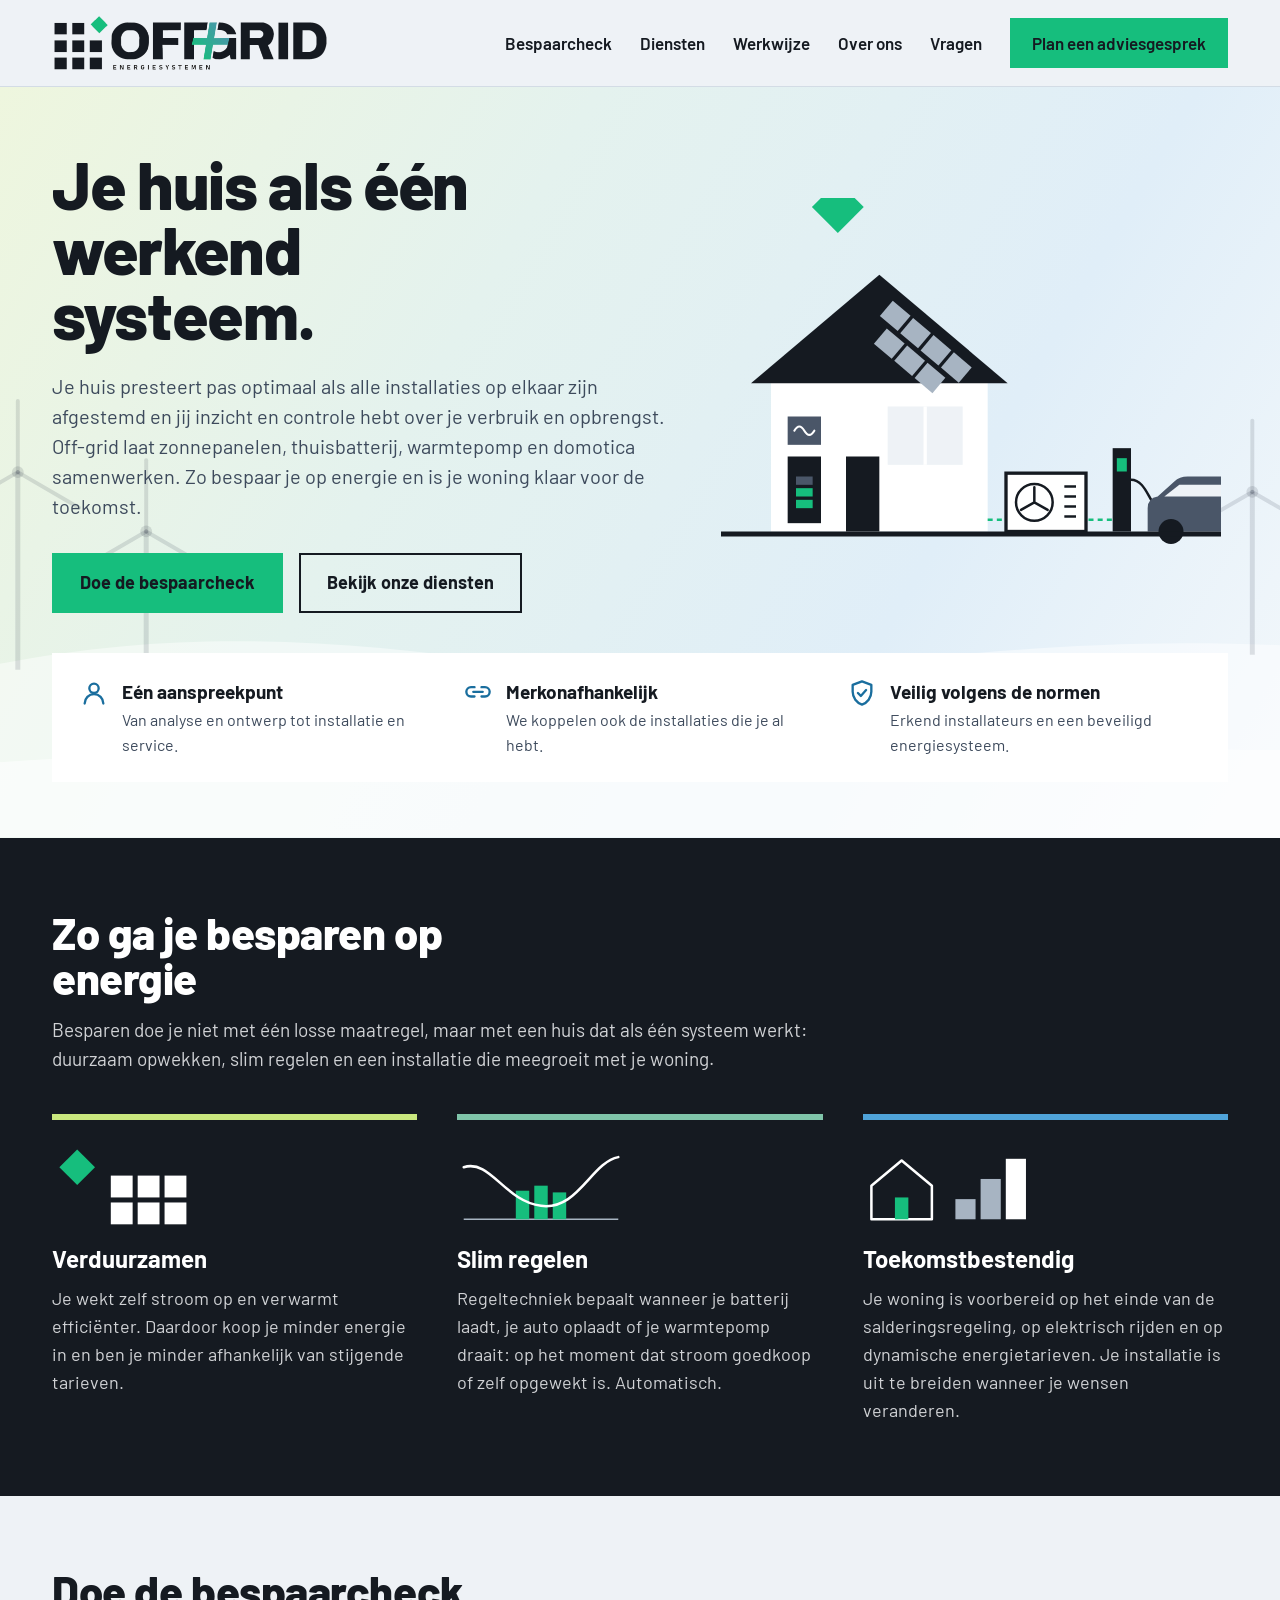
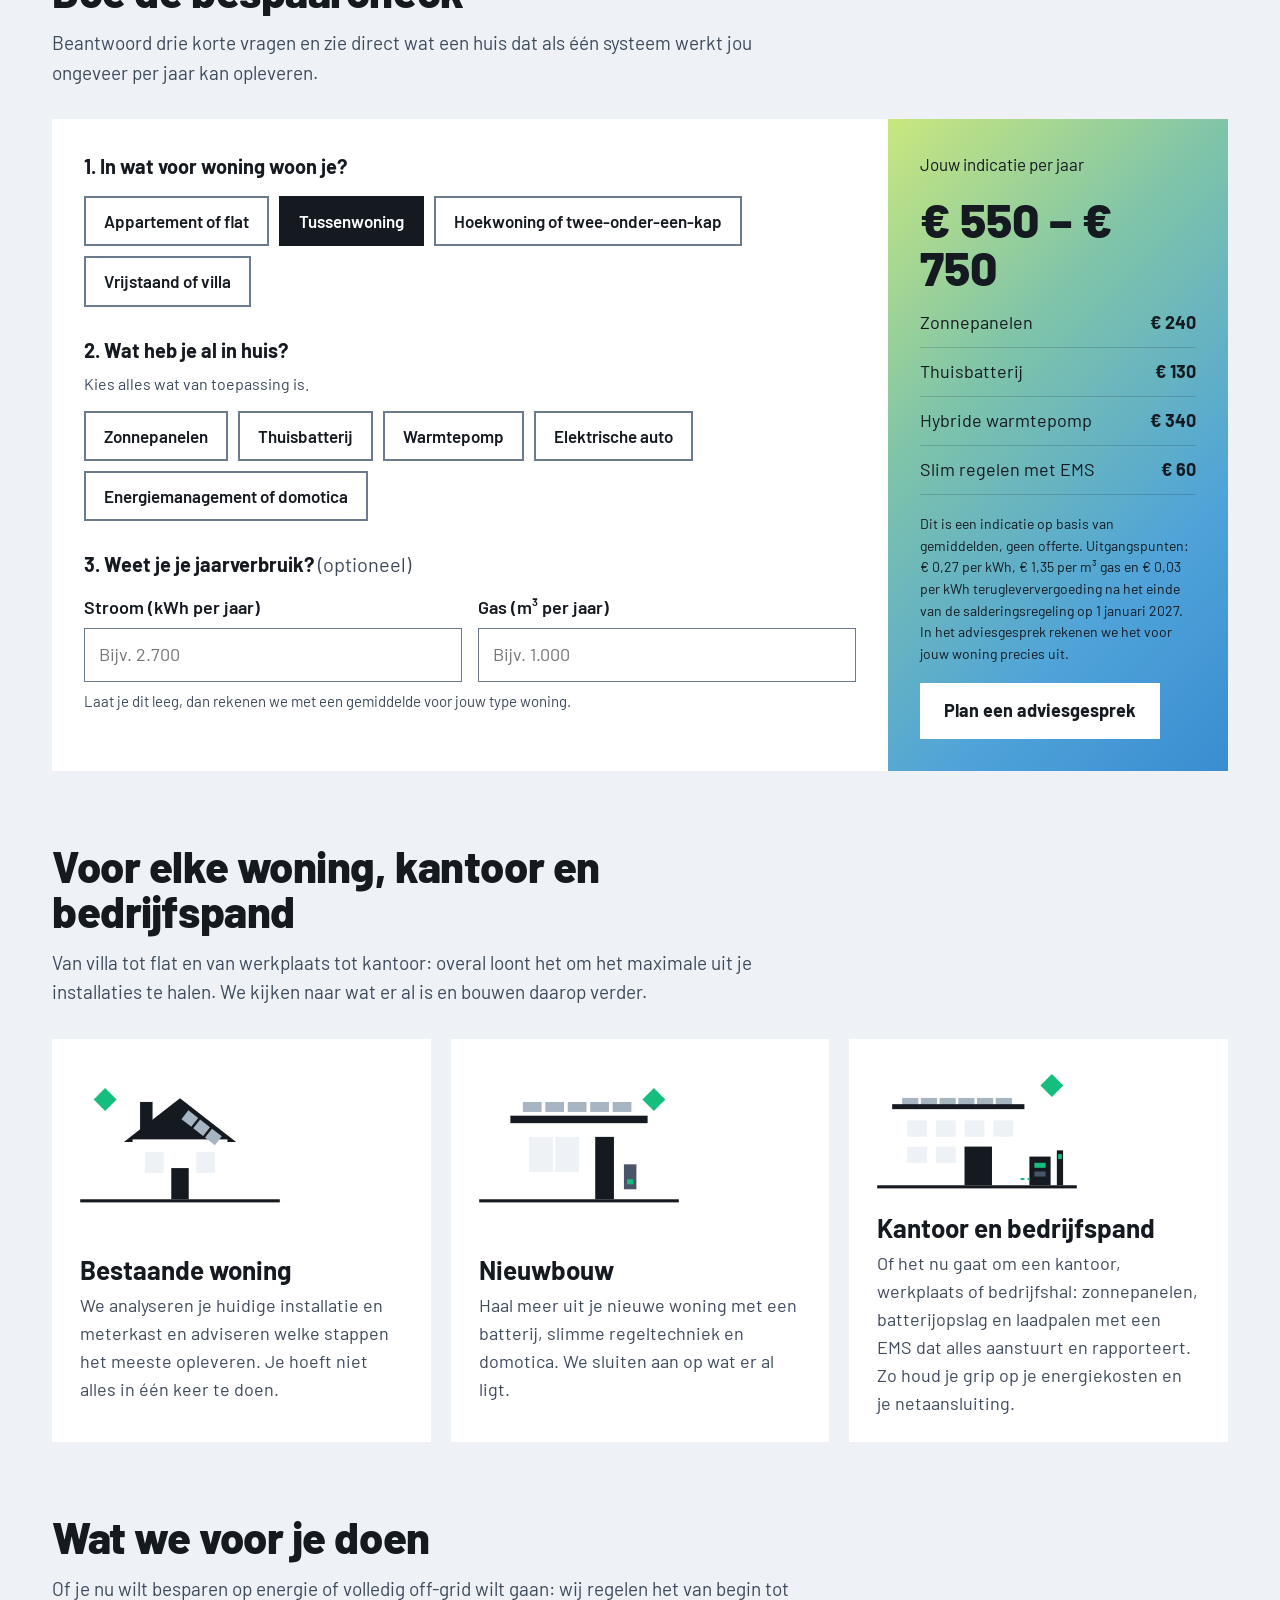
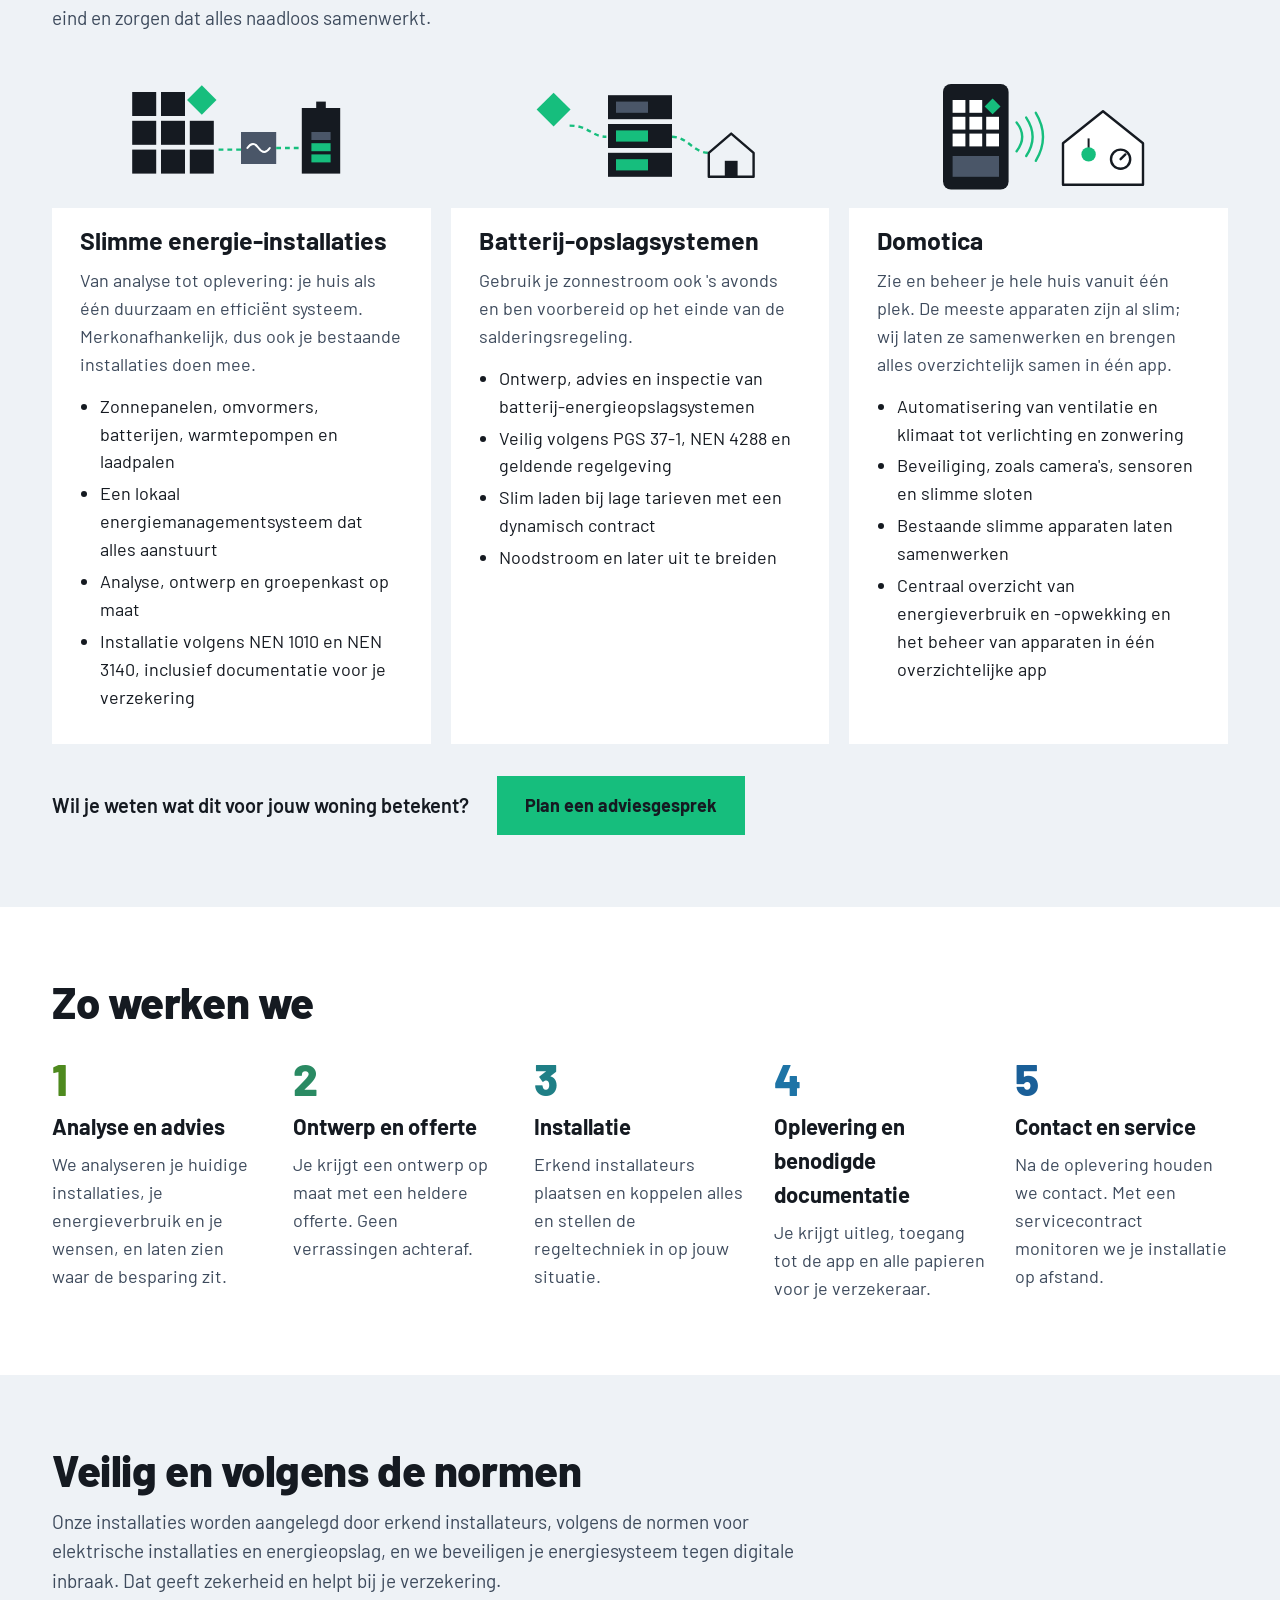
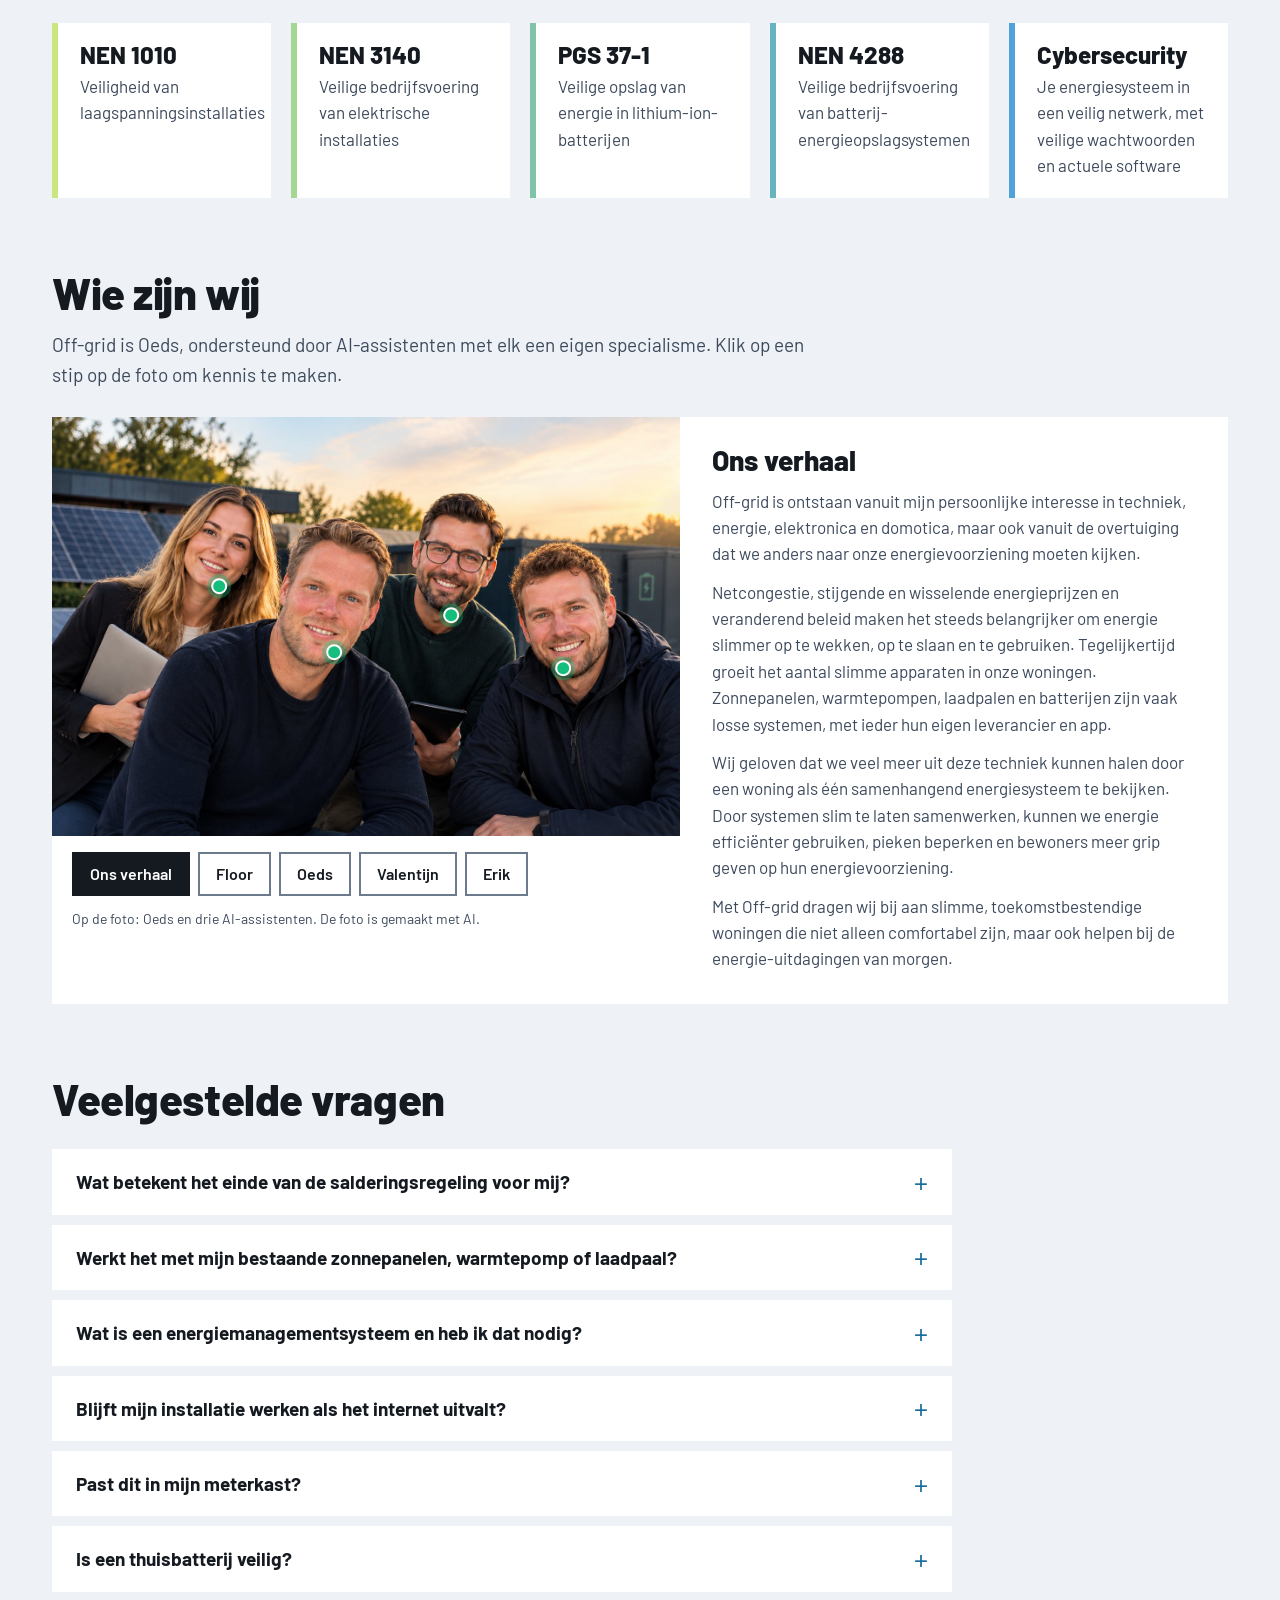
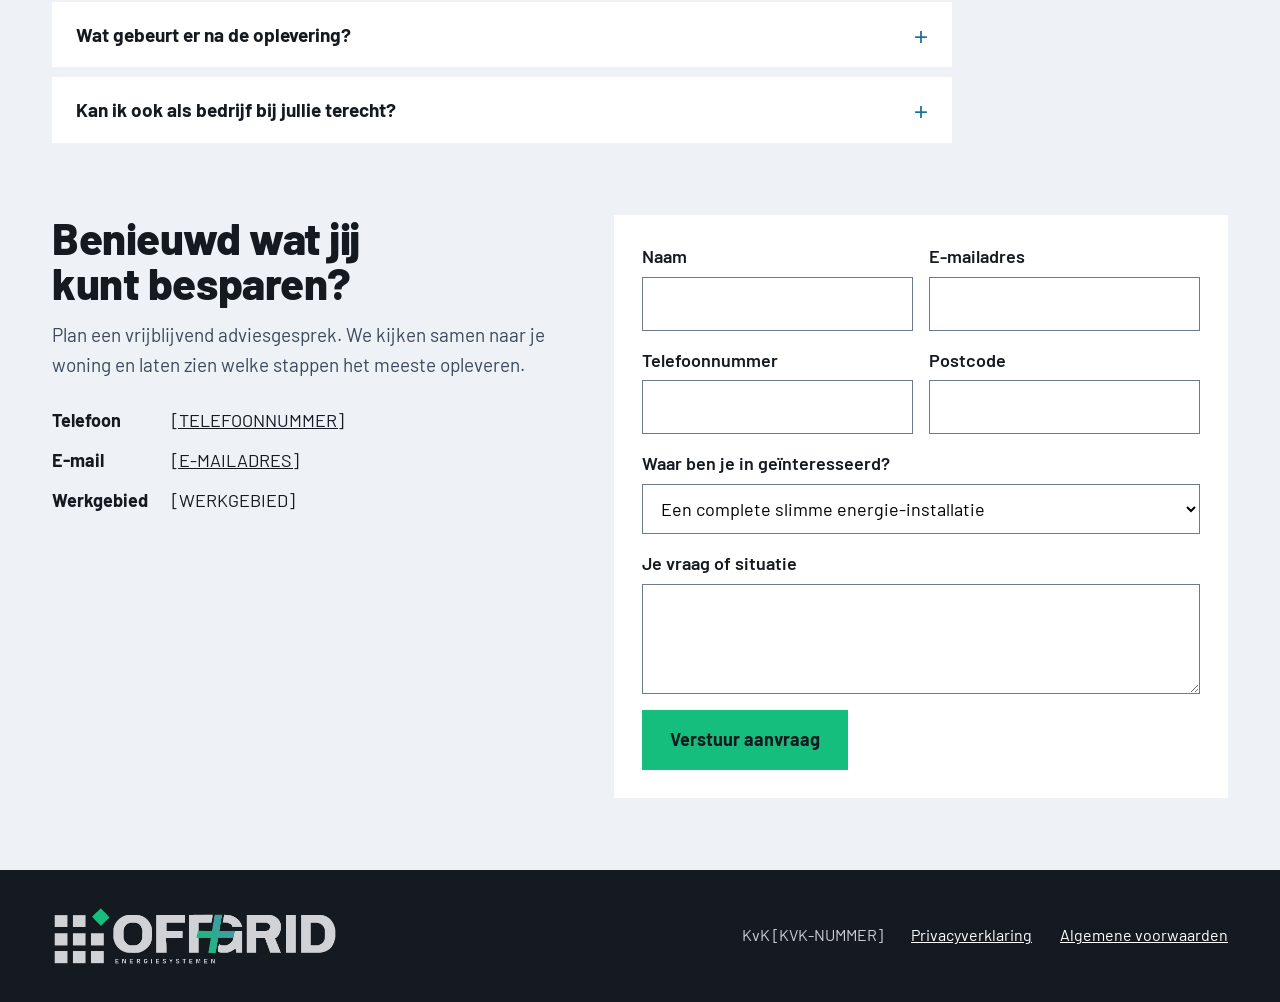
==== index.html @ cf8932b9 "Add files via upload" ====
<!doctype html>
<html lang="nl" class="no-js">
<head>
<meta charset="utf-8">
<meta name="viewport" content="width=device-width, initial-scale=1">
<title>Off-grid Energiesystemen | Je huis als één werkend systeem</title>
<meta name="description" content="Je huis presteert pas optimaal als alle installaties op elkaar zijn afgestemd en je inzicht hebt in je verbruik en opbrengst. Off-grid laat zonnepanelen, thuisbatterij, warmtepomp, laadpaal en domotica samenwerken als één systeem: van energiebesparende oplossingen tot volledig off-grid installaties.">
<meta name="theme-color" content="#151A21">
<link rel="icon" href="assets/images/favicon.svg" type="image/svg+xml">
<script>document.documentElement.className = document.documentElement.className.replace('no-js', 'js');</script>
<link rel="preconnect" href="https://fonts.googleapis.com">
<link rel="preconnect" href="https://fonts.gstatic.com" crossorigin>
<link rel="stylesheet" href="https://fonts.googleapis.com/css2?family=Barlow:wght@400;500;600;700;800&amp;display=swap">
<link rel="stylesheet" href="assets/css/style.css">
<script src="assets/js/main.js" defer></script>
</head>
<body>
<div class="og-root" style="font-family: 'Barlow', 'DIN Alternate', 'Helvetica Neue', sans-serif; color: #151A21; background: #EEF2F6; font-size: 18px; line-height: 1.55">

<header style="position: sticky; top: 0; z-index: 20; background: #EEF2F6; border-bottom: 1px solid #D3DCE5">
<div style="max-width: 1240px; margin: 0 auto; padding: 14px var(--gutter); display: flex; flex-wrap: wrap; align-items: center; justify-content: space-between; gap: 16px">
<a href="#top" aria-label="Off-grid Energiesystemen, naar boven" style="display: block; line-height: 0">
<img src="assets/images/logo-licht.png" class="og-hdr-logo" alt="Off-grid Energiesystemen" style="height: 58px; width: auto">
</a>
<nav aria-label="Hoofdmenu" style="display: flex; flex-wrap: wrap; align-items: center; gap: 8px 28px; font-weight: 600; font-size: 17px">
<a class="og-navlink" href="#bespaarcheck" style="text-decoration: none; padding: 10px 0">Bespaarcheck</a>
<a class="og-navlink" href="#diensten" style="text-decoration: none; padding: 10px 0">Diensten</a>
<a class="og-navlink" href="#werkwijze" style="text-decoration: none; padding: 10px 0">Werkwijze</a>
<a class="og-navlink" href="#over-ons" style="text-decoration: none; padding: 10px 0">Over ons</a>
<a class="og-navlink" href="#vragen" style="text-decoration: none; padding: 10px 0">Vragen</a>
<a class="og-btn og-hdr-cta" href="#contact" style="text-decoration: none; padding: 12px 22px; background: #16BE7D; color: #151A21"><span class="og-lg">Plan een adviesgesprek</span><span class="og-sm">Adviesgesprek</span></a>
</nav>
</div>
</header>

<div style="position: relative; overflow: hidden; background: linear-gradient(120deg, #EEF6DE 0%, #E4F2EE 35%, #E0EEF8 70%, #F4F8FB 100%)">
<svg aria-hidden="true" viewBox="0 0 1440 760" preserveAspectRatio="xMidYMax slice" style="position: absolute; top: 0; left: 0; width: 100%; height: 100%" xmlns="http://www.w3.org/2000/svg">
<path d="M0 600 C 240 540 420 560 640 590 C 860 620 1080 540 1440 570 L1440 760 L0 760 Z" fill="rgba(255,255,255,0.45)"></path>
<line x1="90" y1="590" x2="90" y2="390" stroke="rgba(28,37,55,0.13)" stroke-width="5"></line><g class="og-spin" style="transform-origin: 90px 390px"><line x1="90" y1="390" x2="90" y2="318" stroke="rgba(28,37,55,0.13)" stroke-width="4" stroke-linecap="round"></line><line x1="90" y1="390" x2="152" y2="426" stroke="rgba(28,37,55,0.13)" stroke-width="4" stroke-linecap="round"></line><line x1="90" y1="390" x2="28" y2="426" stroke="rgba(28,37,55,0.13)" stroke-width="4" stroke-linecap="round"></line><circle cx="90" cy="390" r="6" fill="rgba(28,37,55,0.13)"></circle></g>
<line x1="220" y1="582" x2="220" y2="450" stroke="rgba(28,37,55,0.13)" stroke-width="5"></line><g class="og-spin" style="transform-origin: 220px 450px"><line x1="220" y1="450" x2="220" y2="378" stroke="rgba(28,37,55,0.13)" stroke-width="4" stroke-linecap="round"></line><line x1="220" y1="450" x2="282" y2="486" stroke="rgba(28,37,55,0.13)" stroke-width="4" stroke-linecap="round"></line><line x1="220" y1="450" x2="158" y2="486" stroke="rgba(28,37,55,0.13)" stroke-width="4" stroke-linecap="round"></line><circle cx="220" cy="450" r="6" fill="rgba(28,37,55,0.13)"></circle></g>
<line x1="1340" y1="575" x2="1340" y2="410" stroke="rgba(28,37,55,0.13)" stroke-width="5"></line><g class="og-spin" style="transform-origin: 1340px 410px"><line x1="1340" y1="410" x2="1340" y2="338" stroke="rgba(28,37,55,0.13)" stroke-width="4" stroke-linecap="round"></line><line x1="1340" y1="410" x2="1402" y2="446" stroke="rgba(28,37,55,0.13)" stroke-width="4" stroke-linecap="round"></line><line x1="1340" y1="410" x2="1278" y2="446" stroke="rgba(28,37,55,0.13)" stroke-width="4" stroke-linecap="round"></line><circle cx="1340" cy="410" r="6" fill="rgba(28,37,55,0.13)"></circle></g>
<polygon points="300,614 308,604 338,604 330,614" fill="rgba(28,37,55,0.09)"></polygon><polygon points="338,614 346,604 376,604 368,614" fill="rgba(28,37,55,0.09)"></polygon><polygon points="376,614 384,604 414,604 406,614" fill="rgba(28,37,55,0.09)"></polygon><polygon points="414,614 422,604 452,604 444,614" fill="rgba(28,37,55,0.09)"></polygon><polygon points="452,614 460,604 490,604 482,614" fill="rgba(28,37,55,0.09)"></polygon><polygon points="490,614 498,604 528,604 520,614" fill="rgba(28,37,55,0.09)"></polygon><polygon points="528,614 536,604 566,604 558,614" fill="rgba(28,37,55,0.09)"></polygon><polygon points="566,614 574,604 604,604 596,614" fill="rgba(28,37,55,0.09)"></polygon><polygon points="604,614 612,604 642,604 634,614" fill="rgba(28,37,55,0.09)"></polygon><polygon points="308,632 316,620 346,620 338,632" fill="rgba(28,37,55,0.09)"></polygon><polygon points="346,632 354,620 384,620 376,632" fill="rgba(28,37,55,0.09)"></polygon><polygon points="384,632 392,620 422,620 414,632" fill="rgba(28,37,55,0.09)"></polygon><polygon points="422,632 430,620 460,620 452,632" fill="rgba(28,37,55,0.09)"></polygon><polygon points="460,632 468,620 498,620 490,632" fill="rgba(28,37,55,0.09)"></polygon><polygon points="498,632 506,620 536,620 528,632" fill="rgba(28,37,55,0.09)"></polygon><polygon points="536,632 544,620 574,620 566,632" fill="rgba(28,37,55,0.09)"></polygon><polygon points="574,632 582,620 612,620 604,632" fill="rgba(28,37,55,0.09)"></polygon><polygon points="612,632 620,620 650,620 642,632" fill="rgba(28,37,55,0.09)"></polygon>
<path d="M0 690 C 300 660 700 680 1000 670 C 1200 665 1340 675 1440 670 L1440 760 L0 760 Z" fill="rgba(255,255,255,0.6)"></path>
</svg>
<section id="top" style="position: relative; max-width: 1240px; margin: 0 auto; padding: 64px var(--gutter) 40px; display: flex; flex-wrap: wrap; align-items: center; gap: 48px">
<div style="flex: 1 1 520px; min-width: 0">
<h1 class="og-intro" style="margin: 0; font-size: clamp(40px, 5.2vw, 68px); line-height: 0.98; font-weight: 800; letter-spacing: -0.02em; max-width: 13ch">Je huis als één werkend systeem.</h1>
<p class="og-intro" style="animation-delay: .15s; margin: 24px 0 0; font-size: 20px; line-height: 1.5; color: #3D4A5C; max-width: 38em">Je huis presteert pas optimaal als alle installaties op elkaar zijn afgestemd en jij inzicht en controle hebt over je verbruik en opbrengst. Off-grid laat zonnepanelen, thuisbatterij, warmtepomp en domotica samenwerken. Zo bespaar je op energie en is je woning klaar voor de toekomst.</p>
<div class="og-intro" style="animation-delay: .3s; margin-top: 32px; display: flex; flex-wrap: wrap; gap: 16px">
<a class="og-btn" href="#bespaarcheck" style="display: inline-block; text-decoration: none; font-weight: 700; padding: 16px 28px; background: #16BE7D; color: #151A21">Doe de bespaarcheck</a>
<a class="og-btn" href="#diensten" style="display: inline-block; text-decoration: none; font-weight: 700; padding: 14px 26px; border: 2px solid #151A21">Bekijk onze diensten</a>
</div>
</div>
<div class="og-intro" style="animation-delay: .25s; flex: 1 1 420px; display: flex; justify-content: center">
<svg viewBox="0 0 600 440" width="500" height="367" style="max-width: 100%; height: auto" xmlns="http://www.w3.org/2000/svg" role="img" aria-label="Woning met zonnepanelen, omvormer, thuisbatterij, warmtepomp en laadpaal">
<rect x="58" y="30" width="44" height="44" fill="#16BE7D" style="transform-box: fill-box; transform-origin: center; animation: og-glow 3.2s ease-in-out infinite" transform="rotate(45 80 52)"></rect>
<rect x="60" y="214" width="260" height="186" fill="#FFFFFF"></rect>
<polygon points="36,222 190,92 344,222" fill="#151A21"></polygon>
<g transform="translate(196 104) rotate(40.2)">
<rect class="og-shine" style="animation-delay: 0.00s" x="20" y="8" width="28" height="24" fill="#A7B4C2"></rect>
<rect class="og-shine" style="animation-delay: 0.30s" x="52" y="8" width="28" height="24" fill="#A7B4C2"></rect>
<rect class="og-shine" style="animation-delay: 0.60s" x="84" y="8" width="28" height="24" fill="#A7B4C2"></rect>
<rect class="og-shine" style="animation-delay: 0.90s" x="116" y="8" width="28" height="24" fill="#A7B4C2"></rect>
<rect class="og-shine" style="animation-delay: 1.20s" x="36" y="38" width="28" height="24" fill="#A7B4C2"></rect>
<rect class="og-shine" style="animation-delay: 1.50s" x="68" y="38" width="28" height="24" fill="#A7B4C2"></rect>
<rect class="og-shine" style="animation-delay: 1.80s" x="100" y="38" width="28" height="24" fill="#A7B4C2"></rect>
</g>
<rect x="200" y="250" width="90" height="70" fill="#EEF2F6"></rect>
<line x1="245" y1="250" x2="245" y2="320" stroke="#FFFFFF" stroke-width="4"></line>
<rect x="150" y="310" width="40" height="90" fill="#151A21"></rect>
<rect x="80" y="262" width="40" height="34" fill="#4A5668"></rect>
<path d="M88 279 Q94 269 100 279 T112 279" fill="none" stroke="#FFFFFF" stroke-width="2.5" stroke-linecap="round"></path>
<rect x="80" y="310" width="40" height="80" fill="#151A21"></rect>
<rect x="90" y="362" width="20" height="10" fill="#16BE7D"></rect>
<rect class="og-pulse" style="animation-delay: 0s" x="90" y="348" width="20" height="10" fill="#16BE7D"></rect>
<rect x="90" y="334" width="20" height="10" fill="#4A5668"></rect>
<path d="M320 386 H481 V352" fill="none" stroke="#16BE7D" stroke-width="3" stroke-dasharray="6 5" class="og-flow"></path>
<rect x="342" y="330" width="96" height="70" fill="#FFFFFF" stroke="#151A21" stroke-width="4"></rect>
<circle cx="376" cy="365" r="22" fill="none" stroke="#151A21" stroke-width="3"></circle>
<path class="og-fan" d="M376 365 L376 347 M376 365 L392 374 M376 365 L360 374" stroke="#151A21" stroke-width="3" stroke-linecap="round"></path>
<line x1="412" y1="346" x2="426" y2="346" stroke="#151A21" stroke-width="3"></line>
<line x1="412" y1="358" x2="426" y2="358" stroke="#151A21" stroke-width="3"></line>
<line x1="412" y1="370" x2="426" y2="370" stroke="#151A21" stroke-width="3"></line>
<line x1="412" y1="382" x2="426" y2="382" stroke="#151A21" stroke-width="3"></line>
<rect x="470" y="300" width="22" height="100" fill="#151A21"></rect>
<rect class="og-pulse" style="animation-delay: .6s" x="475" y="312" width="12" height="16" fill="#16BE7D"></rect>
<path d="M492 338 C 512 338 514 372 528 372" fill="none" stroke="#151A21" stroke-width="3"></path>
<path d="M512 400 V372 Q512 360 524 358 L544 340 Q550 334 560 334 H600 V400 Z" fill="#4A5668"></path>
<polygon points="532,358 550,344 600,344 600,358" fill="#EEF2F6"></polygon>
<circle cx="540" cy="400" r="15" fill="#151A21"></circle>
<rect x="0" y="400" width="600" height="6" fill="#151A21"></rect>
</svg>
</div>
</section>
<div style="position: relative; max-width: 1240px; margin: 0 auto; padding: 0 var(--gutter) 56px">
<div class="og-intro" style="animation-delay: .4s; background: #FFFFFF; padding: 24px 28px; display: grid; grid-template-columns: repeat(auto-fit, minmax(min(260px, 100%), 1fr)); gap: 20px 32px">
<div style="display: flex; gap: 14px; align-items: flex-start"><svg width="28" height="28" viewBox="0 0 24 24" fill="none" stroke="#1A6E9E" stroke-width="2" stroke-linecap="round" stroke-linejoin="round" aria-hidden="true" style="flex: 0 0 auto; margin-top: 2px"><circle cx="12" cy="8" r="4"></circle><path d="M4 21c0-4.4 3.6-8 8-8s8 3.6 8 8"></path></svg><div><p style="margin: 0; font-weight: 700; font-size: 19px">Eén aanspreekpunt</p><p style="margin: 2px 0 0; color: #3D4A5C; font-size: 16px">Van analyse en ontwerp tot installatie en service.</p></div></div>
<div style="display: flex; gap: 14px; align-items: flex-start"><svg width="28" height="28" viewBox="0 0 24 24" fill="none" stroke="#1A6E9E" stroke-width="2" stroke-linecap="round" stroke-linejoin="round" aria-hidden="true" style="flex: 0 0 auto; margin-top: 2px"><path d="M9 7H6a4 4 0 0 0 0 8h3"></path><path d="M15 7h3a4 4 0 0 1 0 8h-3"></path><line x1="8" y1="11" x2="16" y2="11"></line></svg><div><p style="margin: 0; font-weight: 700; font-size: 19px">Merkonafhankelijk</p><p style="margin: 2px 0 0; color: #3D4A5C; font-size: 16px">We koppelen ook de installaties die je al hebt.</p></div></div>
<div style="display: flex; gap: 14px; align-items: flex-start"><svg width="28" height="28" viewBox="0 0 24 24" fill="none" stroke="#1A6E9E" stroke-width="2" stroke-linecap="round" stroke-linejoin="round" aria-hidden="true" style="flex: 0 0 auto; margin-top: 2px"><path d="M12 2l8 3v6c0 5-3.4 9.3-8 11-4.6-1.7-8-6-8-11V5z"></path><path d="M8.5 12l2.5 2.5 4.5-5"></path></svg><div><p style="margin: 0; font-weight: 700; font-size: 19px">Veilig volgens de normen</p><p style="margin: 2px 0 0; color: #3D4A5C; font-size: 16px">Erkend installateurs en een beveiligd energiesysteem.</p></div></div>
</div>
</div>
</div>

<section id="besparen" style="background: #151A21; color: #FFFFFF">
<div style="max-width: 1240px; margin: 0 auto; padding: 72px var(--gutter)">
<h2 class="og-reveal" style="margin: 0; font-size: clamp(30px, 3.4vw, 44px); line-height: 1.05; font-weight: 800; letter-spacing: -0.01em; max-width: 20ch">Zo ga je besparen op energie</h2>
<p style="margin: 14px 0 0; font-size: 19px; color: #D0D2D5; max-width: 40em">Besparen doe je niet met één losse maatregel, maar met een huis dat als één systeem werkt: duurzaam opwekken, slim regelen en een installatie die meegroeit met je woning.</p>
<div style="margin-top: 40px; display: grid; grid-template-columns: repeat(auto-fit, minmax(min(260px, 100%), 1fr)); gap: 36px 40px">
<div class="og-reveal" style="border-top: 6px solid #C9E77E; padding-top: 22px">
<svg viewBox="0 0 200 100" width="168" height="84" style="display: block; margin-bottom: 14px; max-width: 100%; height: auto" xmlns="http://www.w3.org/2000/svg" role="img" aria-label="Zon en zonnepanelen"><rect class="og-dia" style="transform: rotate(45deg)" x="15.0" y="15.0" width="30" height="30" fill="#16BE7D"></rect><rect class="og-shine" style="animation-delay: 0.00s" x="70" y="40" width="26" height="26" fill="#FFFFFF"></rect><rect class="og-shine" style="animation-delay: 0.30s" x="102" y="40" width="26" height="26" fill="#FFFFFF"></rect><rect class="og-shine" style="animation-delay: 0.60s" x="134" y="40" width="26" height="26" fill="#FFFFFF"></rect><rect class="og-shine" style="animation-delay: 0.90s" x="70" y="72" width="26" height="26" fill="#FFFFFF"></rect><rect class="og-shine" style="animation-delay: 1.20s" x="102" y="72" width="26" height="26" fill="#FFFFFF"></rect><rect class="og-shine" style="animation-delay: 1.50s" x="134" y="72" width="26" height="26" fill="#FFFFFF"></rect></svg>
<h3 style="margin: 0; font-size: 24px; font-weight: 700">Verduurzamen</h3>
<p style="margin: 8px 0 0; color: #D0D2D5">Je wekt zelf stroom op en verwarmt efficiënter. Daardoor koop je minder energie in en ben je minder afhankelijk van stijgende tarieven.</p>
</div>
<div class="og-reveal" style="border-top: 6px solid #7FC4A9; padding-top: 22px">
<svg viewBox="0 0 200 100" width="168" height="84" style="display: block; margin-bottom: 14px; max-width: 100%; height: auto" xmlns="http://www.w3.org/2000/svg" role="img" aria-label="Energie gebruiken als de prijs laag is"><line x1="8" y1="92" x2="192" y2="92" stroke="#A7B4C2" stroke-width="2"></line><rect class="og-grow" style="animation-delay: 0s" x="70" y="58" width="16" height="34" fill="#16BE7D"></rect><rect class="og-grow" style="animation-delay: .4s" x="92" y="52" width="16" height="40" fill="#16BE7D"></rect><rect class="og-grow" style="animation-delay: .8s" x="114" y="60" width="16" height="32" fill="#16BE7D"></rect><path d="M8 30 C 40 20 56 70 100 76 C 144 82 160 24 192 18" fill="none" stroke="#FFFFFF" stroke-width="3" stroke-linecap="round"></path></svg>
<h3 style="margin: 0; font-size: 24px; font-weight: 700">Slim regelen</h3>
<p style="margin: 8px 0 0; color: #D0D2D5">Regeltechniek bepaalt wanneer je batterij laadt, je auto oplaadt of je warmtepomp draait: op het moment dat stroom goedkoop of zelf opgewekt is. Automatisch.</p>
</div>
<div class="og-reveal" style="border-top: 6px solid #4FA3D9; padding-top: 22px">
<svg viewBox="0 0 200 100" width="168" height="84" style="display: block; margin-bottom: 14px; max-width: 100%; height: auto" xmlns="http://www.w3.org/2000/svg" role="img" aria-label="Woning met laadpunt en uitbreidbare installatie"><path d="M10 92 V52 L46 22 L82 52 V92 Z" fill="none" stroke="#FFFFFF" stroke-width="3" stroke-linejoin="round"></path><rect class="og-pulse" x="38" y="66" width="16" height="26" fill="#16BE7D"></rect><rect class="og-grow" style="animation-delay: 0.00s" x="110" y="68" width="24" height="24" fill="#A7B4C2"></rect><rect class="og-grow" style="animation-delay: 0.40s" x="140" y="44" width="24" height="48" fill="#A7B4C2"></rect><rect class="og-grow" style="animation-delay: 0.80s" x="170" y="20" width="24" height="72" fill="#FFFFFF"></rect></svg>
<h3 style="margin: 0; font-size: 24px; font-weight: 700">Toekomstbestendig</h3>
<p style="margin: 8px 0 0; color: #D0D2D5">Je woning is voorbereid op het einde van de salderingsregeling, op elektrisch rijden en op dynamische energietarieven. Je installatie is uit te breiden wanneer je wensen veranderen.</p>
</div>
</div>
</div>
</section>

<section id="bespaarcheck" style="max-width: 1240px; margin: 0 auto; padding: 72px var(--gutter) 0">
<h2 class="og-reveal" style="margin: 0; font-size: clamp(30px, 3.4vw, 44px); line-height: 1.05; font-weight: 800; letter-spacing: -0.01em">Doe de bespaarcheck</h2>
<p style="margin: 14px 0 0; font-size: 19px; color: #3D4A5C; max-width: 40em">Beantwoord drie korte vragen en zie direct wat een huis dat als één systeem werkt jou ongeveer per jaar kan opleveren.</p>
<div class="og-reveal" style="margin-top: 32px; display: flex; flex-wrap: wrap; background: #FFFFFF">
<div style="flex: 999 1 520px; min-width: 0; padding: 32px; display: flex; flex-direction: column; gap: 28px">
<fieldset style="margin: 0; padding: 0; border: 0; min-width: 0">
<legend style="padding: 0; font-size: 20px; font-weight: 700">1. In wat voor woning woon je?</legend>
<div style="margin-top: 14px; display: flex; flex-wrap: wrap; gap: 10px">
<button type="button" class="bc-opt" data-type="flat" aria-pressed="false" style="font: inherit; font-weight: 600; font-size: 17px; min-height: 48px; padding: 10px 18px; cursor: pointer; background: #FFFFFF; color: #151A21; border: 2px solid #6B7A8C">Appartement of flat</button>
<button type="button" class="bc-opt" data-type="tussen" aria-pressed="true" style="font: inherit; font-weight: 600; font-size: 17px; min-height: 48px; padding: 10px 18px; cursor: pointer; background: #FFFFFF; color: #151A21; border: 2px solid #6B7A8C">Tussenwoning</button>
<button type="button" class="bc-opt" data-type="hoek" aria-pressed="false" style="font: inherit; font-weight: 600; font-size: 17px; min-height: 48px; padding: 10px 18px; cursor: pointer; background: #FFFFFF; color: #151A21; border: 2px solid #6B7A8C">Hoekwoning of twee-onder-een-kap</button>
<button type="button" class="bc-opt" data-type="vrij" aria-pressed="false" style="font: inherit; font-weight: 600; font-size: 17px; min-height: 48px; padding: 10px 18px; cursor: pointer; background: #FFFFFF; color: #151A21; border: 2px solid #6B7A8C">Vrijstaand of villa</button>
</div>
</fieldset>
<fieldset style="margin: 0; padding: 0; border: 0; min-width: 0">
<legend style="padding: 0; font-size: 20px; font-weight: 700">2. Wat heb je al in huis?</legend>
<p style="margin: 6px 0 0; color: #3D4A5C; font-size: 16px">Kies alles wat van toepassing is.</p>
<div style="margin-top: 14px; display: flex; flex-wrap: wrap; gap: 10px">
<button type="button" class="bc-opt" data-feat="pv" aria-pressed="false" style="font: inherit; font-weight: 600; font-size: 17px; min-height: 48px; padding: 10px 18px; cursor: pointer; background: #FFFFFF; color: #151A21; border: 2px solid #6B7A8C">Zonnepanelen</button>
<button type="button" class="bc-opt" data-feat="bat" aria-pressed="false" style="font: inherit; font-weight: 600; font-size: 17px; min-height: 48px; padding: 10px 18px; cursor: pointer; background: #FFFFFF; color: #151A21; border: 2px solid #6B7A8C">Thuisbatterij</button>
<button type="button" class="bc-opt" data-feat="wp" aria-pressed="false" style="font: inherit; font-weight: 600; font-size: 17px; min-height: 48px; padding: 10px 18px; cursor: pointer; background: #FFFFFF; color: #151A21; border: 2px solid #6B7A8C">Warmtepomp</button>
<button type="button" class="bc-opt" data-feat="ev" aria-pressed="false" style="font: inherit; font-weight: 600; font-size: 17px; min-height: 48px; padding: 10px 18px; cursor: pointer; background: #FFFFFF; color: #151A21; border: 2px solid #6B7A8C">Elektrische auto</button>
<button type="button" class="bc-opt" data-feat="ems" aria-pressed="false" style="font: inherit; font-weight: 600; font-size: 17px; min-height: 48px; padding: 10px 18px; cursor: pointer; background: #FFFFFF; color: #151A21; border: 2px solid #6B7A8C">Energiemanagement of domotica</button>
</div>
</fieldset>
<fieldset style="margin: 0; padding: 0; border: 0; min-width: 0">
<legend style="padding: 0; font-size: 20px; font-weight: 700">3. Weet je je jaarverbruik? <span style="font-weight: 400; color: #3D4A5C">(optioneel)</span></legend>
<div style="margin-top: 14px; display: grid; grid-template-columns: repeat(auto-fit, minmax(min(200px, 100%), 1fr)); gap: 16px">
<div style="display: flex; flex-direction: column; gap: 6px">
<label for="bc-kwh" style="font-weight: 600">Stroom (kWh per jaar)</label>
<input id="bc-kwh" type="number" inputmode="numeric" min="0" step="100" placeholder="Bijv. 2.700" style="font: inherit; padding: 12px 14px; border: 1px solid #6B7A8C; background: #FFFFFF; min-height: 48px; box-sizing: border-box">
</div>
<div style="display: flex; flex-direction: column; gap: 6px">
<label for="bc-gas" style="font-weight: 600">Gas (m³ per jaar)</label>
<input id="bc-gas" type="number" inputmode="numeric" min="0" step="50" placeholder="Bijv. 1.000" style="font: inherit; padding: 12px 14px; border: 1px solid #6B7A8C; background: #FFFFFF; min-height: 48px; box-sizing: border-box">
</div>
</div>
<p style="margin: 8px 0 0; color: #3D4A5C; font-size: 15px">Laat je dit leeg, dan rekenen we met een gemiddelde voor jouw type woning.</p>
</fieldset>
</div>
<div aria-live="polite" style="flex: 1 1 340px; min-width: 0; background: linear-gradient(135deg, #C9E77E 0%, #7FC4A9 35%, #4FA3D9 72%, #3A8DD0 100%); color: #151A21; padding: 32px; display: flex; flex-direction: column; gap: 18px">
<p style="margin: 0; font-size: 17px; color: #151A21">Jouw indicatie per jaar</p>
<p id="bc-range" style="margin: 0; font-size: clamp(36px, 4vw, 48px); line-height: 1; font-weight: 800; color: #151A21">&nbsp;</p>
<ul id="bc-lines" style="list-style: none; margin: 0; padding: 0; display: flex; flex-direction: column; gap: 10px"></ul>
<p id="bc-empty" hidden style="margin: 0; color: #151A21">Je hebt al veel in huis. De winst zit nu in de afstemming en het onderhoud van je installaties. In een adviesgesprek kijken we waar nog ruimte zit.</p>
<p style="margin: 0; font-size: 14px; color: #151A21">Dit is een indicatie op basis van gemiddelden, geen offerte. Uitgangspunten: <span id="bc-assump"></span>. In het adviesgesprek rekenen we het voor jouw woning precies uit.</p>
<a class="og-btn" href="#contact" style="align-self: flex-start; text-decoration: none; font-weight: 700; padding: 14px 24px; background: #FFFFFF; color: #151A21">Plan een adviesgesprek</a>
</div>
</div>
</section>
<section id="woningen" style="max-width: 1240px; margin: 0 auto; padding: 72px var(--gutter) 0">
<h2 class="og-reveal" style="margin: 0; font-size: clamp(30px, 3.4vw, 44px); line-height: 1.05; font-weight: 800; letter-spacing: -0.01em; max-width: 22ch">Voor elke woning, kantoor en bedrijfspand</h2>
<p style="margin: 14px 0 0; font-size: 19px; color: #3D4A5C; max-width: 40em">Van villa tot flat en van werkplaats tot kantoor: overal loont het om het maximale uit je installaties te halen. We kijken naar wat er al is en bouwen daarop verder.</p>
<div style="margin-top: 32px; display: grid; grid-template-columns: repeat(auto-fit, minmax(min(340px, 100%), 1fr)); gap: 20px">
<article class="og-reveal og-lift" style="background: #FFFFFF; padding: 24px 28px; display: flex; flex-wrap: wrap; align-items: center; gap: 20px 28px">
<div style="flex: 0 0 200px; max-width: 100%"><svg viewBox="0 0 320 210" width="200" height="131" style="max-width: 100%; height: auto; display: block" xmlns="http://www.w3.org/2000/svg" role="img" aria-label="Oudere woning met schoorsteen en zonnepanelen op het dak"><rect class="og-dia" style="transform: rotate(45deg)" x="27.0" y="23.0" width="26" height="26" fill="#16BE7D"></rect><rect x="96" y="40" width="20" height="50" fill="#151A21"></rect><polygon points="70,104 160,34 250,104" fill="#151A21"></polygon><rect x="84" y="100" width="152" height="96" fill="#FFFFFF"></rect><rect x="104" y="120" width="30" height="34" fill="#EEF2F6"></rect><rect x="186" y="120" width="30" height="34" fill="#EEF2F6"></rect><rect x="146" y="146" width="28" height="50" fill="#151A21"></rect><g transform="translate(166 40) rotate(37.9)"><rect class="og-shine" style="animation-delay: 0.00s" x="14" y="6" width="20" height="18" fill="#A7B4C2"></rect><rect class="og-shine" style="animation-delay: 0.30s" x="38" y="6" width="20" height="18" fill="#A7B4C2"></rect><rect class="og-shine" style="animation-delay: 0.60s" x="62" y="6" width="20" height="18" fill="#A7B4C2"></rect></g><rect x="0" y="196" width="320" height="5" fill="#151A21"></rect></svg></div>
<div style="flex: 1 1 220px; min-width: 0">
<h3 style="margin: 0; font-size: 26px; line-height: 1.1; font-weight: 700">Bestaande woning</h3>
<p style="margin: 8px 0 0; color: #3D4A5C">We analyseren je huidige installatie en meterkast en adviseren welke stappen het meeste opleveren. Je hoeft niet alles in één keer te doen.</p>
</div>
</article>
<article class="og-reveal og-lift" style="background: #FFFFFF; padding: 24px 28px; display: flex; flex-wrap: wrap; align-items: center; gap: 20px 28px">
<div style="flex: 0 0 200px; max-width: 100%"><svg viewBox="0 0 320 210" width="200" height="131" style="max-width: 100%; height: auto; display: block" xmlns="http://www.w3.org/2000/svg" role="img" aria-label="Nieuwbouwwoning met plat dak, zonnepanelen en laadpaal"><rect class="og-dia" style="transform: rotate(45deg)" x="267.0" y="23.0" width="26" height="26" fill="#16BE7D"></rect><rect x="60" y="70" width="200" height="126" fill="#FFFFFF"></rect><rect x="50" y="62" width="220" height="12" fill="#151A21"></rect><rect class="og-shine" style="animation-delay: 0.00s" x="70" y="40" width="30" height="16" fill="#A7B4C2"></rect><rect class="og-shine" style="animation-delay: 0.25s" x="106" y="40" width="30" height="16" fill="#A7B4C2"></rect><rect class="og-shine" style="animation-delay: 0.50s" x="142" y="40" width="30" height="16" fill="#A7B4C2"></rect><rect class="og-shine" style="animation-delay: 0.75s" x="178" y="40" width="30" height="16" fill="#A7B4C2"></rect><rect class="og-shine" style="animation-delay: 1.00s" x="214" y="40" width="30" height="16" fill="#A7B4C2"></rect><rect x="80" y="96" width="80" height="56" fill="#EEF2F6"></rect><line x1="120" y1="96" x2="120" y2="152" stroke="#FFFFFF" stroke-width="4"></line><rect x="186" y="96" width="30" height="100" fill="#151A21"></rect><rect x="232" y="140" width="20" height="40" fill="#4A5668"></rect><rect class="og-pulse" x="237" y="164" width="10" height="8" fill="#16BE7D"></rect><rect x="0" y="196" width="320" height="5" fill="#151A21"></rect></svg></div>
<div style="flex: 1 1 220px; min-width: 0">
<h3 style="margin: 0; font-size: 26px; line-height: 1.1; font-weight: 700">Nieuwbouw</h3>
<p style="margin: 8px 0 0; color: #3D4A5C">Haal meer uit je nieuwe woning met een batterij, slimme regeltechniek en domotica. We sluiten aan op wat er al ligt.</p>
</div>
</article>
<article class="og-reveal og-lift" style="background: #FFFFFF; padding: 24px 28px; display: flex; flex-wrap: wrap; align-items: center; gap: 20px 28px">
<div style="flex: 0 0 200px; max-width: 100%"><svg viewBox="0 0 320 210" width="200" height="131" style="max-width: 100%; height: auto; display: block" xmlns="http://www.w3.org/2000/svg" role="img" aria-label="Kantoor of bedrijfspand met zonnepanelen, batterijopslag en laadpalen"><rect class="og-dia" style="transform: rotate(45deg)" x="267" y="23" width="26" height="26" fill="#16BE7D"></rect><rect class="og-shine" style="animation-delay: 0.0s" x="40" y="56" width="26" height="12" fill="#A7B4C2"></rect><rect class="og-shine" style="animation-delay: 0.2s" x="70" y="56" width="26" height="12" fill="#A7B4C2"></rect><rect class="og-shine" style="animation-delay: 0.4s" x="100" y="56" width="26" height="12" fill="#A7B4C2"></rect><rect class="og-shine" style="animation-delay: 0.6s" x="130" y="56" width="26" height="12" fill="#A7B4C2"></rect><rect class="og-shine" style="animation-delay: 0.8s" x="160" y="56" width="26" height="12" fill="#A7B4C2"></rect><rect class="og-shine" style="animation-delay: 1.0s" x="190" y="56" width="26" height="12" fill="#A7B4C2"></rect><rect x="30" y="70" width="200" height="126" fill="#FFFFFF"></rect><rect x="24" y="66" width="212" height="8" fill="#151A21"></rect><rect x="48" y="92" width="32" height="26" fill="#EEF2F6"></rect><rect x="94" y="92" width="32" height="26" fill="#EEF2F6"></rect><rect x="140" y="92" width="32" height="26" fill="#EEF2F6"></rect><rect x="186" y="92" width="32" height="26" fill="#EEF2F6"></rect><rect x="48" y="134" width="32" height="26" fill="#EEF2F6"></rect><rect x="94" y="134" width="32" height="26" fill="#EEF2F6"></rect><rect x="140" y="134" width="44" height="62" fill="#151A21"></rect><rect x="244" y="150" width="34" height="46" fill="#151A21"></rect><rect class="og-pulse" x="252" y="160" width="18" height="8" fill="#16BE7D"></rect><rect x="252" y="174" width="18" height="8" fill="#4A5668"></rect><rect x="288" y="140" width="10" height="56" fill="#151A21"></rect><rect class="og-pulse" style="animation-delay: .6s" x="290" y="146" width="6" height="8" fill="#16BE7D"></rect><path class="og-flow" d="M230 186 H244" fill="none" stroke="#16BE7D" stroke-width="3" stroke-dasharray="6 5"></path><rect x="0" y="196" width="320" height="5" fill="#151A21"></rect></svg></div>
<div style="flex: 1 1 220px; min-width: 0">
<h3 style="margin: 0; font-size: 26px; line-height: 1.1; font-weight: 700">Kantoor en bedrijfspand</h3>
<p style="margin: 8px 0 0; color: #3D4A5C">Of het nu gaat om een kantoor, werkplaats of bedrijfshal: zonnepanelen, batterijopslag en laadpalen met een EMS dat alles aanstuurt en rapporteert. Zo houd je grip op je energiekosten en je netaansluiting.</p>
</div>
</article>
</div>
</section>
<section id="diensten" style="max-width: 1240px; margin: 0 auto; padding: 72px var(--gutter)">
<h2 class="og-reveal" style="margin: 0; font-size: clamp(30px, 3.4vw, 44px); line-height: 1.05; font-weight: 800; letter-spacing: -0.01em">Wat we voor je doen</h2>
<p style="margin: 14px 0 0; font-size: 19px; color: #3D4A5C; max-width: 40em">Of je nu wilt besparen op energie of volledig off-grid wilt gaan: wij regelen het van begin tot eind en zorgen dat alles naadloos samenwerkt.</p>
<div style="margin-top: 32px; display: grid; grid-template-columns: repeat(auto-fit, minmax(min(320px, 100%), 1fr)); gap: 20px">

<article class="og-reveal og-lift" style="background: #FFFFFF; padding: 28px 28px 32px; display: flex; flex-direction: column; gap: 12px">
<div style="margin: -28px -28px 6px; background: #EEF2F6; display: flex; justify-content: center; padding: 12px 16px"><svg viewBox="0 0 320 150" width="256" height="120" style="max-width: 100%; height: auto" xmlns="http://www.w3.org/2000/svg" role="img" aria-label="Zonnepanelen, omvormer en batterij die met elkaar verbonden zijn"><rect class="og-shine" style="animation-delay: 0.00s" x="24" y="56" width="30" height="30" fill="#151A21"></rect><rect class="og-shine" style="animation-delay: 0.20s" x="60" y="56" width="30" height="30" fill="#151A21"></rect><rect class="og-shine" style="animation-delay: 0.40s" x="96" y="56" width="30" height="30" fill="#151A21"></rect><rect class="og-shine" style="animation-delay: 0.60s" x="24" y="92" width="30" height="30" fill="#151A21"></rect><rect class="og-shine" style="animation-delay: 0.80s" x="60" y="92" width="30" height="30" fill="#151A21"></rect><rect class="og-shine" style="animation-delay: 1.00s" x="96" y="92" width="30" height="30" fill="#151A21"></rect><rect class="og-shine" style="animation-delay: 1.20s" x="24" y="20" width="30" height="30" fill="#151A21"></rect><rect class="og-shine" style="animation-delay: 1.40s" x="60" y="20" width="30" height="30" fill="#151A21"></rect><rect class="og-dia" style="transform: rotate(45deg)" x="98.0" y="17.0" width="26" height="26" fill="#16BE7D"></rect><path d="M132 92 H160" fill="none" stroke="#16BE7D" stroke-width="3" stroke-dasharray="6 5" class="og-flow"></path><rect x="160" y="70" width="44" height="40" fill="#4A5668"></rect><path class="og-pulse" d="M168 90 Q175 80 182 90 T196 90" fill="none" stroke="#FFFFFF" stroke-width="2.5" stroke-linecap="round"></path><path d="M204 90 H236" fill="none" stroke="#16BE7D" stroke-width="3" stroke-dasharray="6 5" class="og-flow"></path><rect x="236" y="40" width="48" height="82" fill="#151A21"></rect><rect class="og-pulse" style="animation-delay: 0s" x="248" y="98" width="24" height="10" fill="#16BE7D"></rect><rect class="og-pulse" style="animation-delay: .4s" x="248" y="84" width="24" height="10" fill="#16BE7D"></rect><rect x="248" y="70" width="24" height="10" fill="#4A5668"></rect><rect x="254" y="32" width="12" height="8" fill="#151A21"></rect></svg></div>
<h3 style="margin: 0; font-size: 25px; line-height: 1.15; font-weight: 700">Slimme energie-installaties</h3>
<p style="margin: 0; color: #3D4A5C">Van analyse tot oplevering: je huis als één duurzaam en efficiënt systeem. Merkonafhankelijk, dus ook je bestaande installaties doen mee.</p>
<ul style="margin: 2px 0 0; padding-left: 20px; display: flex; flex-direction: column; gap: 4px">
<li>Zonnepanelen, omvormers, batterijen, warmtepompen en laadpalen</li>
<li>Een lokaal energiemanagementsysteem dat alles aanstuurt</li>
<li>Analyse, ontwerp en groepenkast op maat</li>
<li>Installatie volgens NEN 1010 en NEN 3140, inclusief documentatie voor je verzekering</li>
</ul>
</article>


<article class="og-reveal og-lift" style="background: #FFFFFF; padding: 28px 28px 32px; display: flex; flex-direction: column; gap: 12px">
<div style="margin: -28px -28px 6px; background: #EEF2F6; display: flex; justify-content: center; padding: 12px 16px"><svg viewBox="0 0 320 150" width="256" height="120" style="max-width: 100%; height: auto" xmlns="http://www.w3.org/2000/svg" role="img" aria-label="Zon die een gestapelde thuisbatterij oplaadt, die de woning voedt"><rect class="og-dia" style="transform: rotate(45deg)" x="37.0" y="27.0" width="30" height="30" fill="#16BE7D"></rect><path d="M72 62 C 96 62 100 76 118 76" fill="none" stroke="#16BE7D" stroke-width="3" stroke-dasharray="6 5" class="og-flow"></path><rect x="120" y="24" width="80" height="30" fill="#151A21"></rect><rect x="120" y="60" width="80" height="30" fill="#151A21"></rect><rect x="120" y="96" width="80" height="30" fill="#151A21"></rect><rect class="og-pulse" style="animation-delay: 0s" x="130" y="104" width="40" height="14" fill="#16BE7D"></rect><rect class="og-pulse" style="animation-delay: .6s" x="130" y="68" width="40" height="14" fill="#16BE7D"></rect><rect x="130" y="32" width="40" height="14" fill="#4A5668"></rect><path d="M200 76 C 220 76 226 96 246 96" fill="none" stroke="#16BE7D" stroke-width="3" stroke-dasharray="6 5" class="og-flow"></path><path d="M246 126 V96 L274 72 L302 96 V126 Z" fill="none" stroke="#151A21" stroke-width="3" stroke-linejoin="round"></path><rect x="266" y="106" width="16" height="20" fill="#151A21"></rect></svg></div>
<h3 style="margin: 0; font-size: 25px; line-height: 1.15; font-weight: 700">Batterij-opslagsystemen</h3>
<p style="margin: 0; color: #3D4A5C">Gebruik je zonnestroom ook 's avonds en ben voorbereid op het einde van de salderingsregeling.</p>
<ul style="margin: 2px 0 0; padding-left: 20px; display: flex; flex-direction: column; gap: 4px">
<li>Ontwerp, advies en inspectie van batterij-energieopslagsystemen</li>
<li>Veilig volgens PGS 37-1, NEN 4288 en geldende regelgeving</li>
<li>Slim laden bij lage tarieven met een dynamisch contract</li>
<li>Noodstroom en later uit te breiden</li>
</ul>
</article>

<article class="og-reveal og-lift" style="background: #FFFFFF; padding: 28px 28px 32px; display: flex; flex-direction: column; gap: 12px">
<div style="margin: -28px -28px 6px; background: #EEF2F6; display: flex; justify-content: center; padding: 12px 16px"><svg viewBox="0 0 320 150" width="256" height="120" style="max-width: 100%; height: auto" xmlns="http://www.w3.org/2000/svg" role="img" aria-label="App op een telefoon die verlichting en klimaat in de woning regelt"><rect x="40" y="10" width="82" height="132" rx="10" fill="#151A21"></rect><rect class="og-shine" style="animation-delay: 0.00s" x="52" y="30" width="16" height="16" fill="#FFFFFF"></rect><rect class="og-shine" style="animation-delay: 0.15s" x="73" y="30" width="16" height="16" fill="#FFFFFF"></rect><rect class="og-shine" style="animation-delay: 0.30s" x="52" y="51" width="16" height="16" fill="#FFFFFF"></rect><rect class="og-shine" style="animation-delay: 0.45s" x="73" y="51" width="16" height="16" fill="#FFFFFF"></rect><rect class="og-shine" style="animation-delay: 0.60s" x="94" y="51" width="16" height="16" fill="#FFFFFF"></rect><rect class="og-shine" style="animation-delay: 0.75s" x="52" y="72" width="16" height="16" fill="#FFFFFF"></rect><rect class="og-shine" style="animation-delay: 0.90s" x="73" y="72" width="16" height="16" fill="#FFFFFF"></rect><rect class="og-shine" style="animation-delay: 1.05s" x="94" y="72" width="16" height="16" fill="#FFFFFF"></rect><rect class="og-dia" style="transform: rotate(45deg)" x="95.0" y="31.0" width="14" height="14" fill="#16BE7D"></rect><rect x="52" y="100" width="58" height="26" fill="#4A5668"></rect><path class="og-pulse" style="animation-delay: 0.0s" d="M132 58 Q 146 76 132 94" fill="none" stroke="#16BE7D" stroke-width="3" stroke-linecap="round"></path><path class="og-pulse" style="animation-delay: 0.3s" d="M144 52 Q 160 76 144 100" fill="none" stroke="#16BE7D" stroke-width="3" stroke-linecap="round"></path><path class="og-pulse" style="animation-delay: 0.6s" d="M156 46 Q 174 76 156 106" fill="none" stroke="#16BE7D" stroke-width="3" stroke-linecap="round"></path><path d="M190 136 V84 L240 44 L290 84 V136 Z" fill="#FFFFFF" stroke="#151A21" stroke-width="3" stroke-linejoin="round"></path><line x1="222" y1="78" x2="222" y2="90" stroke="#151A21" stroke-width="2.5"></line><circle class="og-pulse" cx="222" cy="98" r="9" fill="#16BE7D"></circle><circle cx="262" cy="104" r="12" fill="none" stroke="#151A21" stroke-width="3"></circle><line class="og-spin" style="transform-origin: 262px 104px; animation-duration: 6s" x1="262" y1="104" x2="268" y2="98" stroke="#151A21" stroke-width="3" stroke-linecap="round"></line></svg></div>
<h3 style="margin: 0; font-size: 25px; line-height: 1.15; font-weight: 700">Domotica</h3>
<p style="margin: 0; color: #3D4A5C">Zie en beheer je hele huis vanuit één plek. De meeste apparaten zijn al slim; wij laten ze samenwerken en brengen alles overzichtelijk samen in één app.</p>
<ul style="margin: 2px 0 0; padding-left: 20px; display: flex; flex-direction: column; gap: 4px">
<li>Automatisering van ventilatie en klimaat tot verlichting en zonwering</li>
<li>Beveiliging, zoals camera's, sensoren en slimme sloten</li>
<li>Bestaande slimme apparaten laten samenwerken</li>
<li>Centraal overzicht van energieverbruik en -opwekking en het beheer van apparaten in één overzichtelijke app</li>
</ul>
</article>

</div>
<div class="og-reveal" style="margin-top: 32px; display: flex; flex-wrap: wrap; align-items: center; gap: 16px 28px">
<p style="margin: 0; font-size: 20px; font-weight: 600">Wil je weten wat dit voor jouw woning betekent?</p>
<a class="og-btn" href="#contact" style="display: inline-block; text-decoration: none; font-weight: 700; padding: 16px 28px; background: #16BE7D; color: #151A21">Plan een adviesgesprek</a>
</div>
</section>

<section id="werkwijze" style="background: #FFFFFF">
<div style="max-width: 1240px; margin: 0 auto; padding: 72px var(--gutter)">
<h2 class="og-reveal" style="margin: 0; font-size: clamp(30px, 3.4vw, 44px); line-height: 1.05; font-weight: 800; letter-spacing: -0.01em">Zo werken we</h2>
<ol style="list-style: none; margin: 32px 0 0; padding: 0; display: grid; grid-template-columns: repeat(auto-fit, minmax(min(200px, 100%), 1fr)); gap: 28px">
<li class="og-reveal" style="display: flex; flex-direction: column; gap: 8px">
<span style="font-size: 44px; line-height: 1; font-weight: 800; color: #4E8A1E">1</span>
<h3 style="margin: 0; font-size: 22px; font-weight: 700">Analyse en advies</h3>
<p style="margin: 0; color: #3D4A5C">We analyseren je huidige installaties, je energieverbruik en je wensen, en laten zien waar de besparing zit.</p>
</li>
<li class="og-reveal" style="display: flex; flex-direction: column; gap: 8px">
<span style="font-size: 44px; line-height: 1; font-weight: 800; color: #2A8A63">2</span>
<h3 style="margin: 0; font-size: 22px; font-weight: 700">Ontwerp en offerte</h3>
<p style="margin: 0; color: #3D4A5C">Je krijgt een ontwerp op maat met een heldere offerte. Geen verrassingen achteraf.</p>
</li>
<li class="og-reveal" style="display: flex; flex-direction: column; gap: 8px">
<span style="font-size: 44px; line-height: 1; font-weight: 800; color: #1F7F86">3</span>
<h3 style="margin: 0; font-size: 22px; font-weight: 700">Installatie</h3>
<p style="margin: 0; color: #3D4A5C">Erkend installateurs plaatsen en koppelen alles en stellen de regeltechniek in op jouw situatie.</p>
</li>
<li class="og-reveal" style="display: flex; flex-direction: column; gap: 8px">
<span style="font-size: 44px; line-height: 1; font-weight: 800; color: #1E74A6">4</span>
<h3 style="margin: 0; font-size: 22px; font-weight: 700">Oplevering en benodigde documentatie</h3>
<p style="margin: 0; color: #3D4A5C">Je krijgt uitleg, toegang tot de app en alle papieren voor je verzekeraar.</p>
</li>
<li class="og-reveal" style="display: flex; flex-direction: column; gap: 8px">
<span style="font-size: 44px; line-height: 1; font-weight: 800; color: #1A5F98">5</span>
<h3 style="margin: 0; font-size: 22px; font-weight: 700">Contact en service</h3>
<p style="margin: 0; color: #3D4A5C">Na de oplevering houden we contact. Met een servicecontract monitoren we je installatie op afstand.</p>
</li>
</ol>
</div>
</section>

<section id="normen" style="max-width: 1240px; margin: 0 auto; padding: 72px var(--gutter) 0">
<h2 class="og-reveal" style="margin: 0; font-size: clamp(30px, 3.4vw, 44px); line-height: 1.05; font-weight: 800; letter-spacing: -0.01em; max-width: 24ch">Veilig en volgens de normen</h2>
<p style="margin: 14px 0 0; font-size: 19px; color: #3D4A5C; max-width: 40em">Onze installaties worden aangelegd door erkend installateurs, volgens de normen voor elektrische installaties en energieopslag, en we beveiligen je energiesysteem tegen digitale inbraak. Dat geeft zekerheid en helpt bij je verzekering.</p>
<div style="margin-top: 28px; display: grid; grid-template-columns: repeat(auto-fit, minmax(min(200px, 100%), 1fr)); gap: 20px">
<div class="og-reveal og-lift" style="background: #FFFFFF; padding: 20px 22px; display: flex; flex-direction: column; gap: 6px; border-left: 6px solid #C9E77E"><span style="font-size: 24px; line-height: 1; font-weight: 800; color: #151A21">NEN 1010</span><span style="color: #3D4A5C; font-size: 17px">Veiligheid van laagspanningsinstallaties</span></div>
<div class="og-reveal og-lift" style="background: #FFFFFF; padding: 20px 22px; display: flex; flex-direction: column; gap: 6px; border-left: 6px solid #A4D694"><span style="font-size: 24px; line-height: 1; font-weight: 800; color: #151A21">NEN 3140</span><span style="color: #3D4A5C; font-size: 17px">Veilige bedrijfsvoering van elektrische installaties</span></div>
<div class="og-reveal og-lift" style="background: #FFFFFF; padding: 20px 22px; display: flex; flex-direction: column; gap: 6px; border-left: 6px solid #7FC4A9"><span style="font-size: 24px; line-height: 1; font-weight: 800; color: #151A21">PGS 37-1</span><span style="color: #3D4A5C; font-size: 17px">Veilige opslag van energie in lithium-ion-batterijen</span></div>
<div class="og-reveal og-lift" style="background: #FFFFFF; padding: 20px 22px; display: flex; flex-direction: column; gap: 6px; border-left: 6px solid #67B4C1"><span style="font-size: 24px; line-height: 1; font-weight: 800; color: #151A21">NEN 4288</span><span style="color: #3D4A5C; font-size: 17px">Veilige bedrijfsvoering van batterij-energieopslagsystemen</span></div>
<div class="og-reveal og-lift" style="background: #FFFFFF; padding: 20px 22px; display: flex; flex-direction: column; gap: 6px; border-left: 6px solid #4FA3D9"><span style="font-size: 24px; line-height: 1; font-weight: 800; color: #151A21">Cybersecurity</span><span style="color: #3D4A5C; font-size: 17px">Je energiesysteem in een veilig netwerk, met veilige wachtwoorden en actuele software</span></div>
</div>
</section>

<section id="over-ons" style="max-width: 1240px; margin: 0 auto; padding: 72px var(--gutter) 0">
<h2 class="og-reveal" style="margin: 0; font-size: clamp(30px, 3.4vw, 44px); line-height: 1.05; font-weight: 800; letter-spacing: -0.01em">Wie zijn wij</h2>
<p style="margin: 14px 0 0; font-size: 19px; color: #3D4A5C; max-width: 40em">Off-grid is Oeds, ondersteund door AI-assistenten met elk een eigen specialisme. Klik op een stip op de foto om kennis te maken.</p>
<div class="og-reveal" style="margin-top: 28px; display: flex; flex-wrap: wrap; align-items: flex-start; background: #FFFFFF">
<div style="flex: 1 1 520px; min-width: 0">
<div style="position: relative; line-height: 0">
<img src="assets/images/team.jpg" width="1440" height="960" loading="lazy" alt="Teamfoto van Off-grid: Oeds en drie AI-assistenten bij zonnepanelen en batterijopslag" style="width: 100%; height: auto; display: block">
<button type="button" class="og-hot" data-person="floor" aria-pressed="false" aria-label="Floor, AI-assistent planning en klantcontact: toon beschrijving" style="position: absolute; left: 26.7%; top: 29.3%; width: 13%; aspect-ratio: 1; translate: -50% -50%; border-radius: 50%; padding: 0; cursor: pointer; background: transparent; border: 0"><span class="og-dot" style="position: absolute; left: 50%; bottom: -14px; translate: -50% 0; width: 16px; height: 16px; border-radius: 50%; background: #16BE7D; border: 2px solid #FFFFFF"></span></button>
<button type="button" class="og-hot" data-person="oeds" aria-pressed="false" aria-label="Oeds de Meer, Oprichter: toon beschrijving" style="position: absolute; left: 44.9%; top: 44.9%; width: 13%; aspect-ratio: 1; translate: -50% -50%; border-radius: 50%; padding: 0; cursor: pointer; background: transparent; border: 0"><span class="og-dot" style="position: absolute; left: 50%; bottom: -14px; translate: -50% 0; width: 16px; height: 16px; border-radius: 50%; background: #16BE7D; border: 2px solid #FFFFFF"></span></button>
<button type="button" class="og-hot" data-person="valentijn" aria-pressed="false" aria-label="Valentijn, AI-assistent financiële afhandeling: toon beschrijving" style="position: absolute; left: 63.5%; top: 36.1%; width: 13%; aspect-ratio: 1; translate: -50% -50%; border-radius: 50%; padding: 0; cursor: pointer; background: transparent; border: 0"><span class="og-dot" style="position: absolute; left: 50%; bottom: -14px; translate: -50% 0; width: 16px; height: 16px; border-radius: 50%; background: #16BE7D; border: 2px solid #FFFFFF"></span></button>
<button type="button" class="og-hot" data-person="erik" aria-pressed="false" aria-label="Erik, AI-assistent regeltechniek en onderhoud: toon beschrijving" style="position: absolute; left: 81.4%; top: 48.8%; width: 13%; aspect-ratio: 1; translate: -50% -50%; border-radius: 50%; padding: 0; cursor: pointer; background: transparent; border: 0"><span class="og-dot" style="position: absolute; left: 50%; bottom: -14px; translate: -50% 0; width: 16px; height: 16px; border-radius: 50%; background: #16BE7D; border: 2px solid #FFFFFF"></span></button>
</div>
<div role="tablist" aria-label="Kies een teamlid" style="display: flex; flex-wrap: wrap; gap: 8px; padding: 16px 20px 6px">
<button type="button" role="tab" class="og-tab" data-person="verhaal" aria-selected="false" style="font: inherit; font-weight: 600; font-size: 16px; min-height: 44px; padding: 8px 16px; cursor: pointer; background: #FFFFFF; color: #151A21; border: 2px solid #6B7A8C">Ons verhaal</button>
<button type="button" role="tab" class="og-tab" data-person="floor" aria-selected="false" style="font: inherit; font-weight: 600; font-size: 16px; min-height: 44px; padding: 8px 16px; cursor: pointer; background: #FFFFFF; color: #151A21; border: 2px solid #6B7A8C">Floor</button>
<button type="button" role="tab" class="og-tab" data-person="oeds" aria-selected="false" style="font: inherit; font-weight: 600; font-size: 16px; min-height: 44px; padding: 8px 16px; cursor: pointer; background: #FFFFFF; color: #151A21; border: 2px solid #6B7A8C">Oeds</button>
<button type="button" role="tab" class="og-tab" data-person="valentijn" aria-selected="false" style="font: inherit; font-weight: 600; font-size: 16px; min-height: 44px; padding: 8px 16px; cursor: pointer; background: #FFFFFF; color: #151A21; border: 2px solid #6B7A8C">Valentijn</button>
<button type="button" role="tab" class="og-tab" data-person="erik" aria-selected="false" style="font: inherit; font-weight: 600; font-size: 16px; min-height: 44px; padding: 8px 16px; cursor: pointer; background: #FFFFFF; color: #151A21; border: 2px solid #6B7A8C">Erik</button>
</div>
<p style="margin: 0; padding: 6px 20px 16px; font-size: 14px; color: #3D4A5C">Op de foto: Oeds en drie AI-assistenten. De foto is gemaakt met AI.</p>
</div>
<div aria-live="polite" style="flex: 1 1 440px; min-width: 0; padding: 28px 32px 32px; font-size: 17px">
<div id="team-story" style="display: flex; flex-direction: column; gap: 12px">
<h3 style="margin: 0; font-size: 28px; line-height: 1.1; font-weight: 800">Ons verhaal</h3>
<p style="margin: 0; color: #3D4A5C">Off-grid is ontstaan vanuit mijn persoonlijke interesse in techniek, energie, elektronica en domotica, maar ook vanuit de overtuiging dat we anders naar onze energievoorziening moeten kijken.</p>
<p style="margin: 0; color: #3D4A5C">Netcongestie, stijgende en wisselende energieprijzen en veranderend beleid maken het steeds belangrijker om energie slimmer op te wekken, op te slaan en te gebruiken. Tegelijkertijd groeit het aantal slimme apparaten in onze woningen. Zonnepanelen, warmtepompen, laadpalen en batterijen zijn vaak losse systemen, met ieder hun eigen leverancier en app.</p>
<p style="margin: 0; color: #3D4A5C">Wij geloven dat we veel meer uit deze techniek kunnen halen door een woning als één samenhangend energiesysteem te bekijken. Door systemen slim te laten samenwerken, kunnen we energie efficiënter gebruiken, pieken beperken en bewoners meer grip geven op hun energievoorziening.</p>
<p style="margin: 0; color: #3D4A5C">Met Off-grid dragen wij bij aan slimme, toekomstbestendige woningen die niet alleen comfortabel zijn, maar ook helpen bij de energie-uitdagingen van morgen.</p>
</div>
<div id="team-person" hidden style="flex-direction: column; gap: 12px">
<span id="team-ai" hidden style="align-self: flex-start; font-size: 14px; font-weight: 700; padding: 4px 10px; background: linear-gradient(90deg, #C9E77E, #7FC4A9 50%, #4FA3D9); color: #151A21">AI-assistent</span>
<h3 id="team-name" style="margin: 0; font-size: 28px; line-height: 1.1; font-weight: 800"></h3>
<p id="team-role" style="margin: 0; font-weight: 600; color: #1A6E9E"></p>
<div id="team-text" style="display: flex; flex-direction: column; gap: 12px; color: #3D4A5C"></div>
<ul id="team-skills" style="margin: 4px 0 0; padding-left: 20px; display: flex; flex-direction: column; gap: 4px"></ul>
</div>
</div>
</div>
<!-- Teksten van het team: pas hieronder de namen, rollen, beschrijvingen en expertises aan -->
<script type="application/json" id="team-data">
[
 {
  "id": "floor",
  "tab": "Floor",
  "name": "Floor",
  "role": "AI-assistent planning en klantcontact",
  "ai": true,
  "x": 26.7,
  "y": 29.3,
  "text": [
   "Achter de schermen zorgt Floor ervoor dat alles op rolletjes loopt. Zodra je contact opneemt, plant zij het adviesgesprek in en houdt ze bij wat er met je is besproken. Zo weet iedereen bij Off-grid precies waar je staat en hoef je je verhaal nooit twee keer te vertellen.",
   "Ook als je installatie eenmaal draait, verdwijnt Floor niet uit beeld. Ze houdt bij wanneer het tijd is voor een controle of onderhoudsmoment en zorgt dat je vragen snel bij de juiste persoon terechtkomen."
  ],
  "skills": []
 },
 {
  "id": "oeds",
  "tab": "Oeds",
  "name": "Oeds de Meer",
  "role": "Oprichter",
  "ai": false,
  "x": 44.9,
  "y": 44.9,
  "text": [
   "Oeds is de oprichter en drijvende kracht achter Off-grid. Na zijn opleiding tot bouwkundig ingenieur werkte hij in verschillende rollen in de bouw. Daar zag hij van dichtbij hoeveel winst er te halen valt met digitalisering en automatisering, en die interesse heeft hem nooit meer losgelaten.",
   "Toch is Oeds niet alleen een man van schermen en systemen. Hij is graag praktisch bezig en houdt ervan om echte dingen te maken: een installatie bedenken, uitwerken en daarna zelf zien werken. Wat zijn ogen zien, maken zijn handen. Bij Off-grid komen die twee kanten samen: het slimme systeem en het vakmanschap om het goed aan te leggen."
  ],
  "skills": []
 },
 {
  "id": "valentijn",
  "tab": "Valentijn",
  "name": "Valentijn",
  "role": "AI-assistent financiële afhandeling",
  "ai": true,
  "x": 63.5,
  "y": 36.1,
  "text": [
   "Valentijn houdt de financiële kant van Off-grid strak op orde. Bij elke installatie let hij erop dat de inkoop van onderdelen aansluit op wat er in de offerte staat en dat bestellingen op tijd de deur uit gaan.",
   "Van de eerste offerte tot de laatste factuur: niets ontsnapt aan Valentijns aandacht. Daardoor krijg je heldere facturen zonder verrassingen, en kan het team zich richten op waar het echt om draait: een installatie die goed werkt."
  ],
  "skills": []
 },
 {
  "id": "erik",
  "tab": "Erik",
  "name": "Erik",
  "role": "AI-assistent regeltechniek en onderhoud",
  "ai": true,
  "x": 81.4,
  "y": 48.8,
  "text": [
   "Erik is de technische motor achter de slimme regelsystemen van Off-grid. Hij helpt bij het opbouwen van de regeltechniek die zonnepanelen, batterij, warmtepomp en laadpaal laat samenwerken, en stemt die af op hoe jij je huis gebruikt.",
   "Na de oplevering blijft Erik meekijken. Bij klanten met een servicecontract houdt hij de installatie op afstand in de gaten en signaleert hij afwijkingen vaak al voordat ze een probleem worden. Gaat er toch iets mis in de regeltechniek, dan staat Erik dag en nacht klaar om mee te zoeken naar een oplossing."
  ],
  "skills": []
 }
]
</script>
</section>
<!-- Reviews: verwijder het woord hidden hieronder zodra de reviews zijn ingevuld -->
<section id="reviews" hidden style="max-width: 1240px; margin: 0 auto; padding: 72px var(--gutter) 0">
<h2 class="og-reveal" style="margin: 0; font-size: clamp(30px, 3.4vw, 44px); line-height: 1.05; font-weight: 800; letter-spacing: -0.01em">Wat klanten zeggen</h2>
<div style="margin-top: 28px; display: grid; grid-template-columns: repeat(auto-fit, minmax(min(280px, 100%), 1fr)); gap: 20px">
<figure class="og-reveal" style="margin: 0; background: #FFFFFF; padding: 24px 28px; display: flex; flex-direction: column; gap: 12px"><p style="margin: 0; color: #1A6E9E; font-weight: 700" aria-label="[aantal] van 5 sterren">★★★★★</p><blockquote style="margin: 0; font-size: 18px">[Review 1: ervaring van de klant in een paar zinnen.]</blockquote><figcaption style="color: #3D4A5C; font-size: 16px">[Naam], [plaats] · [type installatie]</figcaption></figure>
<figure class="og-reveal" style="margin: 0; background: #FFFFFF; padding: 24px 28px; display: flex; flex-direction: column; gap: 12px"><p style="margin: 0; color: #1A6E9E; font-weight: 700" aria-label="[aantal] van 5 sterren">★★★★★</p><blockquote style="margin: 0; font-size: 18px">[Review 2: ervaring van de klant in een paar zinnen.]</blockquote><figcaption style="color: #3D4A5C; font-size: 16px">[Naam], [plaats] · [type installatie]</figcaption></figure>
<figure class="og-reveal" style="margin: 0; background: #FFFFFF; padding: 24px 28px; display: flex; flex-direction: column; gap: 12px"><p style="margin: 0; color: #1A6E9E; font-weight: 700" aria-label="[aantal] van 5 sterren">★★★★★</p><blockquote style="margin: 0; font-size: 18px">[Review 3: ervaring van de klant in een paar zinnen.]</blockquote><figcaption style="color: #3D4A5C; font-size: 16px">[Naam], [plaats] · [type installatie]</figcaption></figure>
</div>
</section>
<section id="vragen" style="max-width: 1240px; margin: 0 auto; padding: 72px var(--gutter) 0">
<h2 class="og-reveal" style="margin: 0; font-size: clamp(30px, 3.4vw, 44px); line-height: 1.05; font-weight: 800; letter-spacing: -0.01em">Veelgestelde vragen</h2>
<div style="margin-top: 28px; display: flex; flex-direction: column; gap: 10px; max-width: 900px">
<details class="og-faq" style="background: #FFFFFF; padding: 0 24px"><summary style="cursor: pointer; padding: 18px 0; font-size: 19px; font-weight: 700; min-height: 44px">Wat betekent het einde van de salderingsregeling voor mij?</summary><p style="margin: 0 0 20px; color: #3D4A5C">Vanaf 1 januari 2027 mag je de stroom die je teruglevert niet meer wegstrepen tegen de stroom die je verbruikt. Voor teruggeleverde stroom krijg je alleen nog een terugleververgoeding, en veel leveranciers rekenen terugleverkosten. Hoe meer zonnestroom je zelf gebruikt of opslaat, hoe meer je bespaart.</p></details>
<details class="og-faq" style="background: #FFFFFF; padding: 0 24px"><summary style="cursor: pointer; padding: 18px 0; font-size: 19px; font-weight: 700; min-height: 44px">Werkt het met mijn bestaande zonnepanelen, warmtepomp of laadpaal?</summary><p style="margin: 0 0 20px; color: #3D4A5C">In de meeste gevallen wel. We werken merkonafhankelijk en koppelen ook installaties die je al hebt. Tijdens de analyse bekijken we welke apparaten je hebt en of er iets aangepast moet worden.</p></details>
<details class="og-faq" style="background: #FFFFFF; padding: 0 24px"><summary style="cursor: pointer; padding: 18px 0; font-size: 19px; font-weight: 700; min-height: 44px">Wat is een energiemanagementsysteem en heb ik dat nodig?</summary><p style="margin: 0 0 20px; color: #3D4A5C">Een energiemanagementsysteem (EMS) stuurt je installaties aan, zodat ze samenwerken. Het bepaalt bijvoorbeeld dat eerst je auto laadt en daarna je batterij, of dat je warmtepomp draait als er zonnestroom over is. Heb je meerdere installaties, dan haal je er zonder EMS niet alles uit.</p></details>
<details class="og-faq" style="background: #FFFFFF; padding: 0 24px"><summary style="cursor: pointer; padding: 18px 0; font-size: 19px; font-weight: 700; min-height: 44px">Blijft mijn installatie werken als het internet uitvalt?</summary><p style="margin: 0 0 20px; color: #3D4A5C">Het energiemanagementsysteem draait lokaal in je meterkast. De aansturing in huis gaat daardoor ook zonder internet door. Alleen het bekijken en bedienen op afstand via de app werkt dan tijdelijk niet.</p></details>
<details class="og-faq" style="background: #FFFFFF; padding: 0 24px"><summary style="cursor: pointer; padding: 18px 0; font-size: 19px; font-weight: 700; min-height: 44px">Past dit in mijn meterkast?</summary><p style="margin: 0 0 20px; color: #3D4A5C">Dat bekijken we tijdens de analyse. Soms moet de groepenkast worden uitgebreid of aangepast voor een batterij, zonnepanelen of laadpaal. Dat ontwerpen en installeren we volgens NEN 1010.</p></details>
<details class="og-faq" style="background: #FFFFFF; padding: 0 24px"><summary style="cursor: pointer; padding: 18px 0; font-size: 19px; font-weight: 700; min-height: 44px">Is een thuisbatterij veilig?</summary><p style="margin: 0 0 20px; color: #3D4A5C">Ja, mits hij goed wordt geplaatst en geïnstalleerd. Wij werken volgens PGS 37-1 en NEN 4288, de richtlijnen voor veilige opslag van energie in lithium-ion-batterijen.</p></details>
<details class="og-faq" style="background: #FFFFFF; padding: 0 24px"><summary style="cursor: pointer; padding: 18px 0; font-size: 19px; font-weight: 700; min-height: 44px">Wat gebeurt er na de oplevering?</summary><p style="margin: 0 0 20px; color: #3D4A5C">Na de oplevering houden we contact. Met een servicecontract monitoren we je installatie op afstand. Het servicecontract geldt voor de onderdelen die wij leveren en installeren. Voor bestaande installaties bieden we service op de domotica die wij aanbrengen.</p></details>
<details class="og-faq" style="background: #FFFFFF; padding: 0 24px"><summary style="cursor: pointer; padding: 18px 0; font-size: 19px; font-weight: 700; min-height: 44px">Kan ik ook als bedrijf bij jullie terecht?</summary><p style="margin: 0 0 20px; color: #3D4A5C">Ja. We ontwerpen en installeren ook energiesystemen voor bedrijfspanden, met een EMS dat je installaties aanstuurt en rapportages geeft over verbruik en opwek.</p></details>
</div>
</section>

<section id="contact" style="max-width: 1240px; margin: 0 auto; padding: 72px var(--gutter); display: flex; flex-wrap: wrap; gap: 48px">
<div style="flex: 1 1 380px; min-width: 0">
<h2 class="og-reveal" style="margin: 0; font-size: clamp(30px, 3.4vw, 44px); line-height: 1.05; font-weight: 800; letter-spacing: -0.01em; max-width: 14ch">Benieuwd wat jij kunt besparen?</h2>
<p style="margin: 14px 0 0; font-size: 19px; color: #3D4A5C; max-width: 30em">Plan een vrijblijvend adviesgesprek. We kijken samen naar je woning en laten zien welke stappen het meeste opleveren.</p>
<dl style="margin: 28px 0 0; display: grid; grid-template-columns: auto 1fr; gap: 12px 24px; font-size: 18px">
<dt style="font-weight: 700">Telefoon</dt>
<dd style="margin: 0"><a href="tel:[TELEFOONNUMMER]">[TELEFOONNUMMER]</a></dd>
<dt style="font-weight: 700">E-mail</dt>
<dd style="margin: 0"><a href="mailto:[E-MAILADRES]">[E-MAILADRES]</a></dd>
<dt style="font-weight: 700">Werkgebied</dt>
<dd style="margin: 0">[WERKGEBIED]</dd>
</dl>
</div>
<form class="og-reveal" style="flex: 1 1 480px; min-width: 0; background: #FFFFFF; padding: 28px; display: grid; grid-template-columns: repeat(auto-fit, minmax(min(220px, 100%), 1fr)); gap: 16px">
<div style="display: flex; flex-direction: column; gap: 6px">
<label for="naam" style="font-weight: 600">Naam</label>
<input id="naam" name="naam" type="text" autocomplete="name" style="font: inherit; padding: 12px 14px; border: 1px solid #6B7A8C; background: #FFFFFF; min-height: 48px; box-sizing: border-box">
</div>
<div style="display: flex; flex-direction: column; gap: 6px">
<label for="email" style="font-weight: 600">E-mailadres</label>
<input id="email" name="email" type="email" autocomplete="email" style="font: inherit; padding: 12px 14px; border: 1px solid #6B7A8C; background: #FFFFFF; min-height: 48px; box-sizing: border-box">
</div>
<div style="display: flex; flex-direction: column; gap: 6px">
<label for="telefoon" style="font-weight: 600">Telefoonnummer</label>
<input id="telefoon" name="telefoon" type="tel" autocomplete="tel" style="font: inherit; padding: 12px 14px; border: 1px solid #6B7A8C; background: #FFFFFF; min-height: 48px; box-sizing: border-box">
</div>
<div style="display: flex; flex-direction: column; gap: 6px">
<label for="postcode" style="font-weight: 600">Postcode</label>
<input id="postcode" name="postcode" type="text" autocomplete="postal-code" style="font: inherit; padding: 12px 14px; border: 1px solid #6B7A8C; background: #FFFFFF; min-height: 48px; box-sizing: border-box">
</div>
<div style="display: flex; flex-direction: column; gap: 6px; grid-column: 1 / -1">
<label for="interesse" style="font-weight: 600">Waar ben je in geïnteresseerd?</label>
<select id="interesse" name="interesse" style="font: inherit; padding: 12px 14px; border: 1px solid #6B7A8C; background: #FFFFFF; min-height: 48px">
<option>Een complete slimme energie-installatie</option>
<option>Een thuisbatterij</option>
<option>Domotica</option>
<option>Een energiesysteem voor mijn bedrijf</option>
<option>Ik weet het nog niet, ik wil advies</option>
</select>
</div>
<div style="display: flex; flex-direction: column; gap: 6px; grid-column: 1 / -1">
<label for="bericht" style="font-weight: 600">Je vraag of situatie</label>
<textarea id="bericht" name="bericht" rows="3" style="font: inherit; padding: 12px 14px; border: 1px solid #6B7A8C; background: #FFFFFF; resize: vertical"></textarea>
</div>
<div style="grid-column: 1 / -1">
<button class="og-btn" type="button" style="font: inherit; font-weight: 700; padding: 16px 28px; min-height: 52px; border: 0; background: #16BE7D; color: #151A21; cursor: pointer">Verstuur aanvraag</button>
</div>
</form>
</section>

<footer style="background: #151A21; color: #D0D2D5">
<div style="max-width: 1240px; margin: 0 auto; padding: 36px var(--gutter); display: flex; flex-wrap: wrap; align-items: center; justify-content: space-between; gap: 32px">
<img src="assets/images/logo-donker.png" alt="Off-grid Energiesystemen" style="height: 60px; width: auto">
<div style="display: flex; flex-wrap: wrap; gap: 8px 28px; font-size: 16px">
<span>KvK [KVK-NUMMER]</span>
<a href="#" style="color: #FFFFFF">Privacyverklaring</a>
<a href="#" style="color: #FFFFFF">Algemene voorwaarden</a>
</div>
</div>
</footer>

</div>
</body>
</html>
---- assets/css/style.css ----
*,*::before,*::after{box-sizing:border-box}
body{margin:0}
img,svg{max-width:100%}
html{scroll-behavior:smooth}
a{color:#151A21}a:hover{color:#1A6E9E}
a:focus-visible,button:focus-visible,input:focus-visible,select:focus-visible,textarea:focus-visible{outline:3px solid #1A6E9E;outline-offset:3px}
@media (prefers-reduced-motion: reduce){html{scroll-behavior:auto}}
@keyframes og-flow{to{stroke-dashoffset:-22}}
@keyframes og-spin{to{transform:rotate(360deg)}}
@keyframes og-pulse{0%,100%{opacity:1}50%{opacity:.25}}
@keyframes og-glow{0%,100%{transform:rotate(45deg) scale(1)}50%{transform:rotate(45deg) scale(1.12)}}
@keyframes og-in{from{opacity:0;translate:0 32px}to{opacity:1;translate:0 0}}
@keyframes og-grow{from{transform:scaleY(.2)}to{transform:scaleY(1)}}
@keyframes og-shine{0%,100%{opacity:1}50%{opacity:.55}}
@keyframes og-draw{0%{stroke-dashoffset:1}60%,100%{stroke-dashoffset:0}}
@keyframes og-dia{0%,100%{transform:rotate(45deg) scale(1)}50%{transform:rotate(45deg) scale(1.15)}}
.og-shine{animation:og-shine 3s ease-in-out infinite}
.og-draw{stroke-dasharray:1;animation:og-draw 4s ease-in-out infinite alternate}
.og-dia{transform-box:fill-box;transform-origin:center;animation:og-dia 3.2s ease-in-out infinite}
.og-root{--gutter:32px}
@media (max-width: 900px){.og-navlink{display:none}}
.og-sm{display:none}
@media (max-width: 600px){.og-lg{display:none}.og-sm{display:inline}.og-root{--gutter:20px}.og-hdr-logo{height:38px!important}.og-hdr-cta{padding:10px 14px!important}}
@media (max-width: 380px){.og-hdr-logo{height:32px!important}}
.og-hot{transition:border-color .2s ease}
.og-hot span{transition:scale .2s ease}
.og-hot:hover span{scale:1.35!important}
.og-faq summary{list-style:none;position:relative;padding-right:36px!important}
.og-faq summary::-webkit-details-marker{display:none}
.og-faq summary::after{content:"+";position:absolute;right:0;top:50%;translate:0 -50%;font-size:28px;font-weight:400;color:#1A6E9E}
.og-faq[open] summary::after{content:"\2212"}
.og-flow{animation:og-flow 1.1s linear infinite}
.og-spin{transform-box:view-box;animation:og-spin 9s linear infinite}
.og-fan{transform-box:view-box;transform-origin:376px 365px;animation:og-spin 2.4s linear infinite}
.og-pulse{animation:og-pulse 2.4s ease-in-out infinite}
.og-grow{transform-box:fill-box;transform-origin:bottom;animation:og-grow 2.8s ease-in-out infinite alternate}
.og-intro{animation:og-in .8s cubic-bezier(.2,.7,.2,1) both}
.og-lift{transition:transform .25s ease,box-shadow .25s ease}
.og-lift:hover{transform:translateY(-6px);box-shadow:0 18px 40px rgba(28,37,55,.14)}
.og-btn{transition:transform .2s ease,filter .2s ease}
.og-btn:hover{transform:translateY(-2px);filter:brightness(.92)}
.og-lift:hover .og-flow{animation-duration:.5s}
@media (prefers-reduced-motion: reduce){*,*::before,*::after{animation:none!important;transition:none!important}}

/* Scroll-animaties: elementen verschijnen zodra ze in beeld komen (zie main.js) */
/* Bespaarcheck: gekozen knoppen */
.bc-opt[aria-pressed="true"]{background:#151A21!important;color:#FFFFFF!important;border-color:#151A21!important}
.bc-opt[aria-pressed="true"]::before{content:"✓ "}
.bc-opt[data-type][aria-pressed="true"]::before{content:none}
/* Team: hotspots en tabs */
[hidden]{display:none!important}
#team-person:not([hidden]){display:flex}
.og-dot{animation:og-pulse 2.4s ease-in-out infinite;box-shadow:0 0 0 4px rgba(22,190,125,0.35);transition:scale .2s ease}
.og-hot:hover .og-dot{scale:1.35}
.og-hot[aria-pressed="true"] .og-dot{animation:none;scale:1.35;box-shadow:0 0 0 5px rgba(255,255,255,0.7)}
.og-tab[aria-selected="true"]{background:#151A21!important;color:#FFFFFF!important;border-color:#151A21!important}
.js .og-reveal{opacity:0;translate:0 28px;transition:opacity .7s ease,translate .7s cubic-bezier(.2,.7,.2,1)}
.js .og-reveal.is-visible{opacity:1;translate:0 0}
@media (prefers-reduced-motion: reduce){.js .og-reveal{opacity:1;translate:none}}
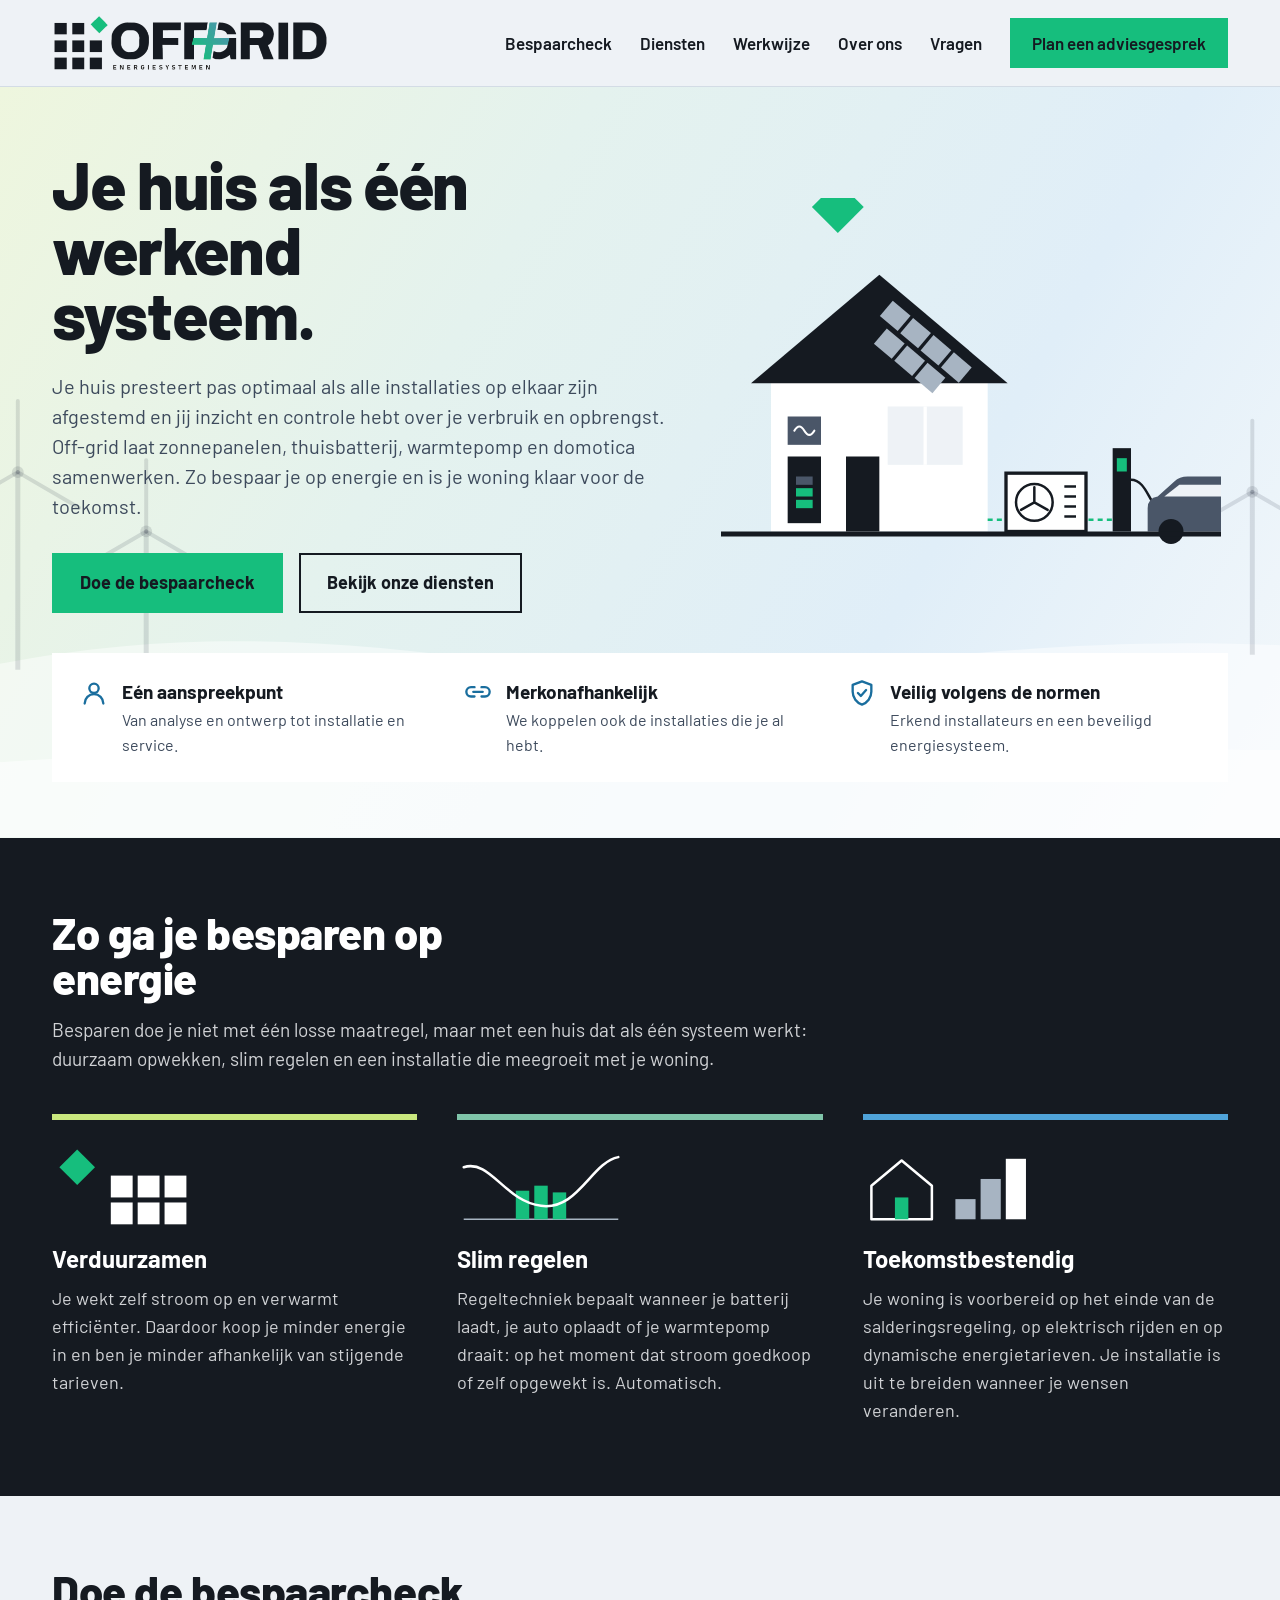
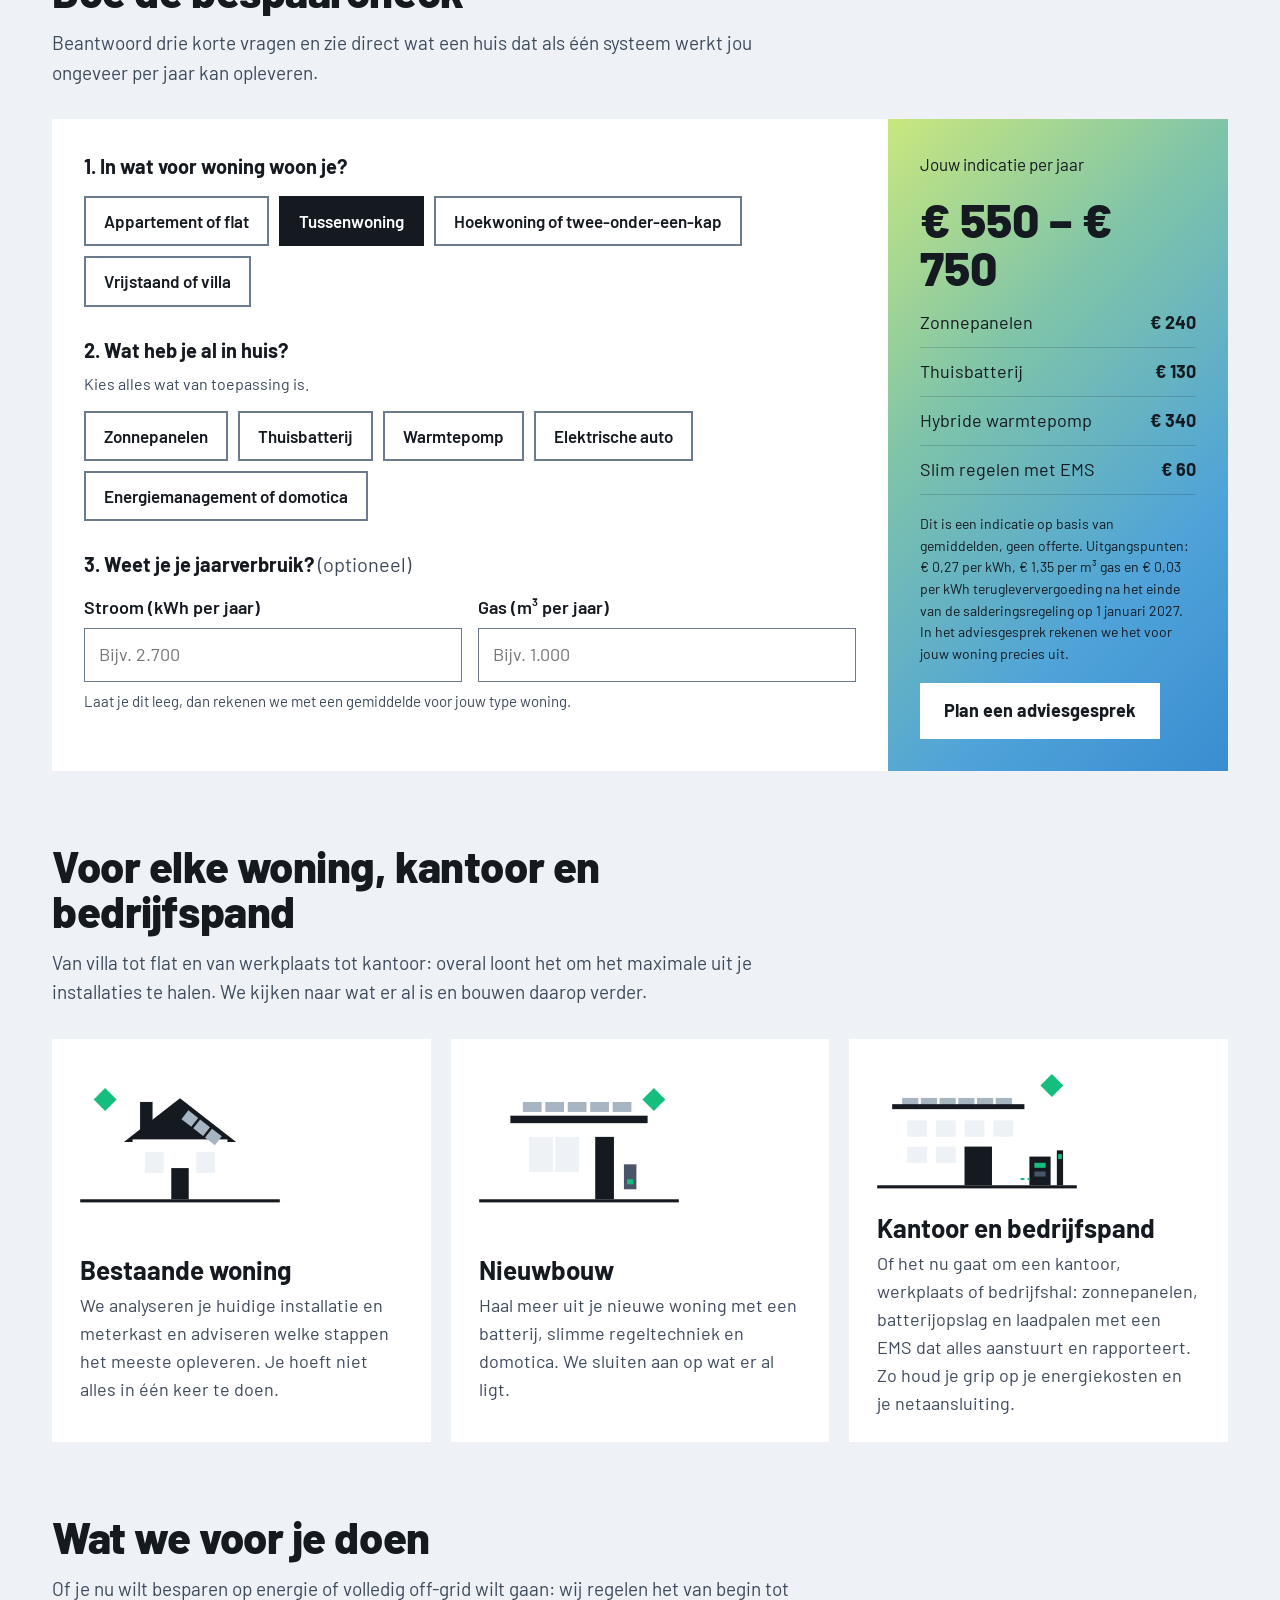
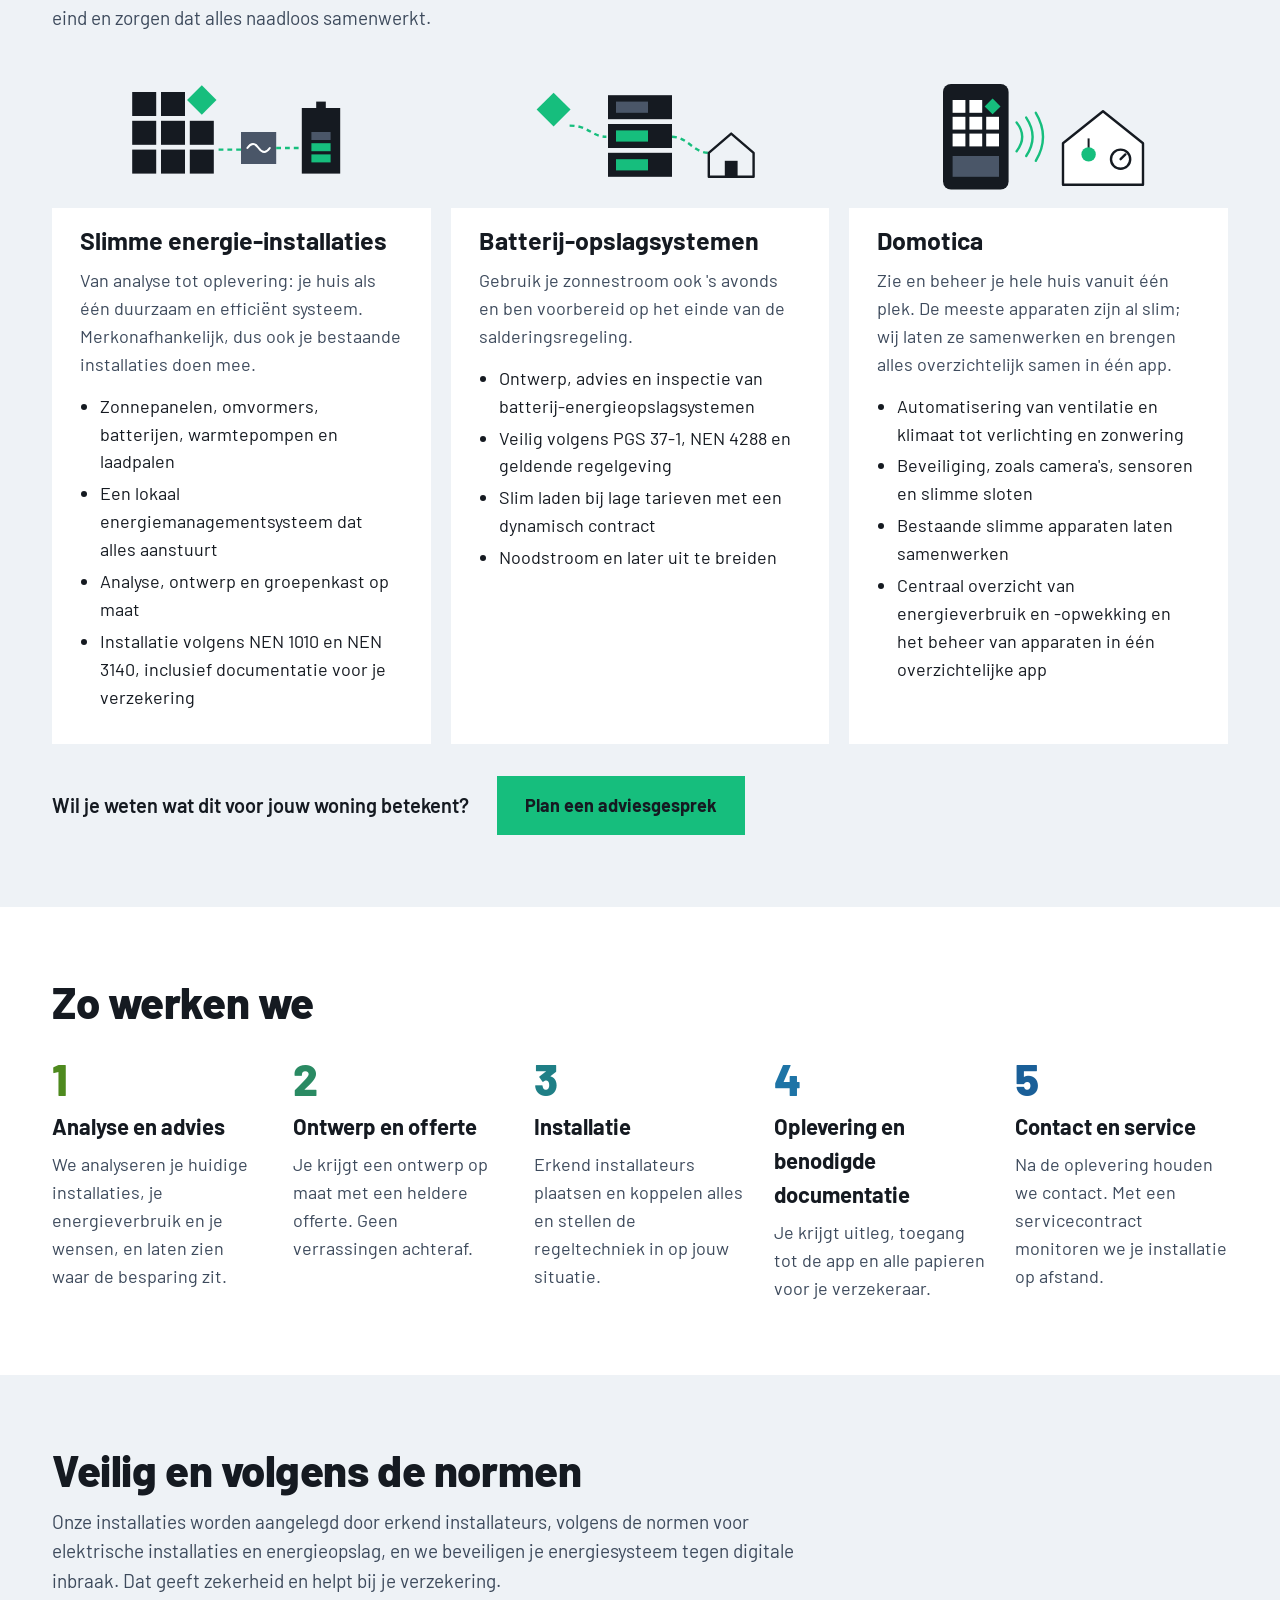
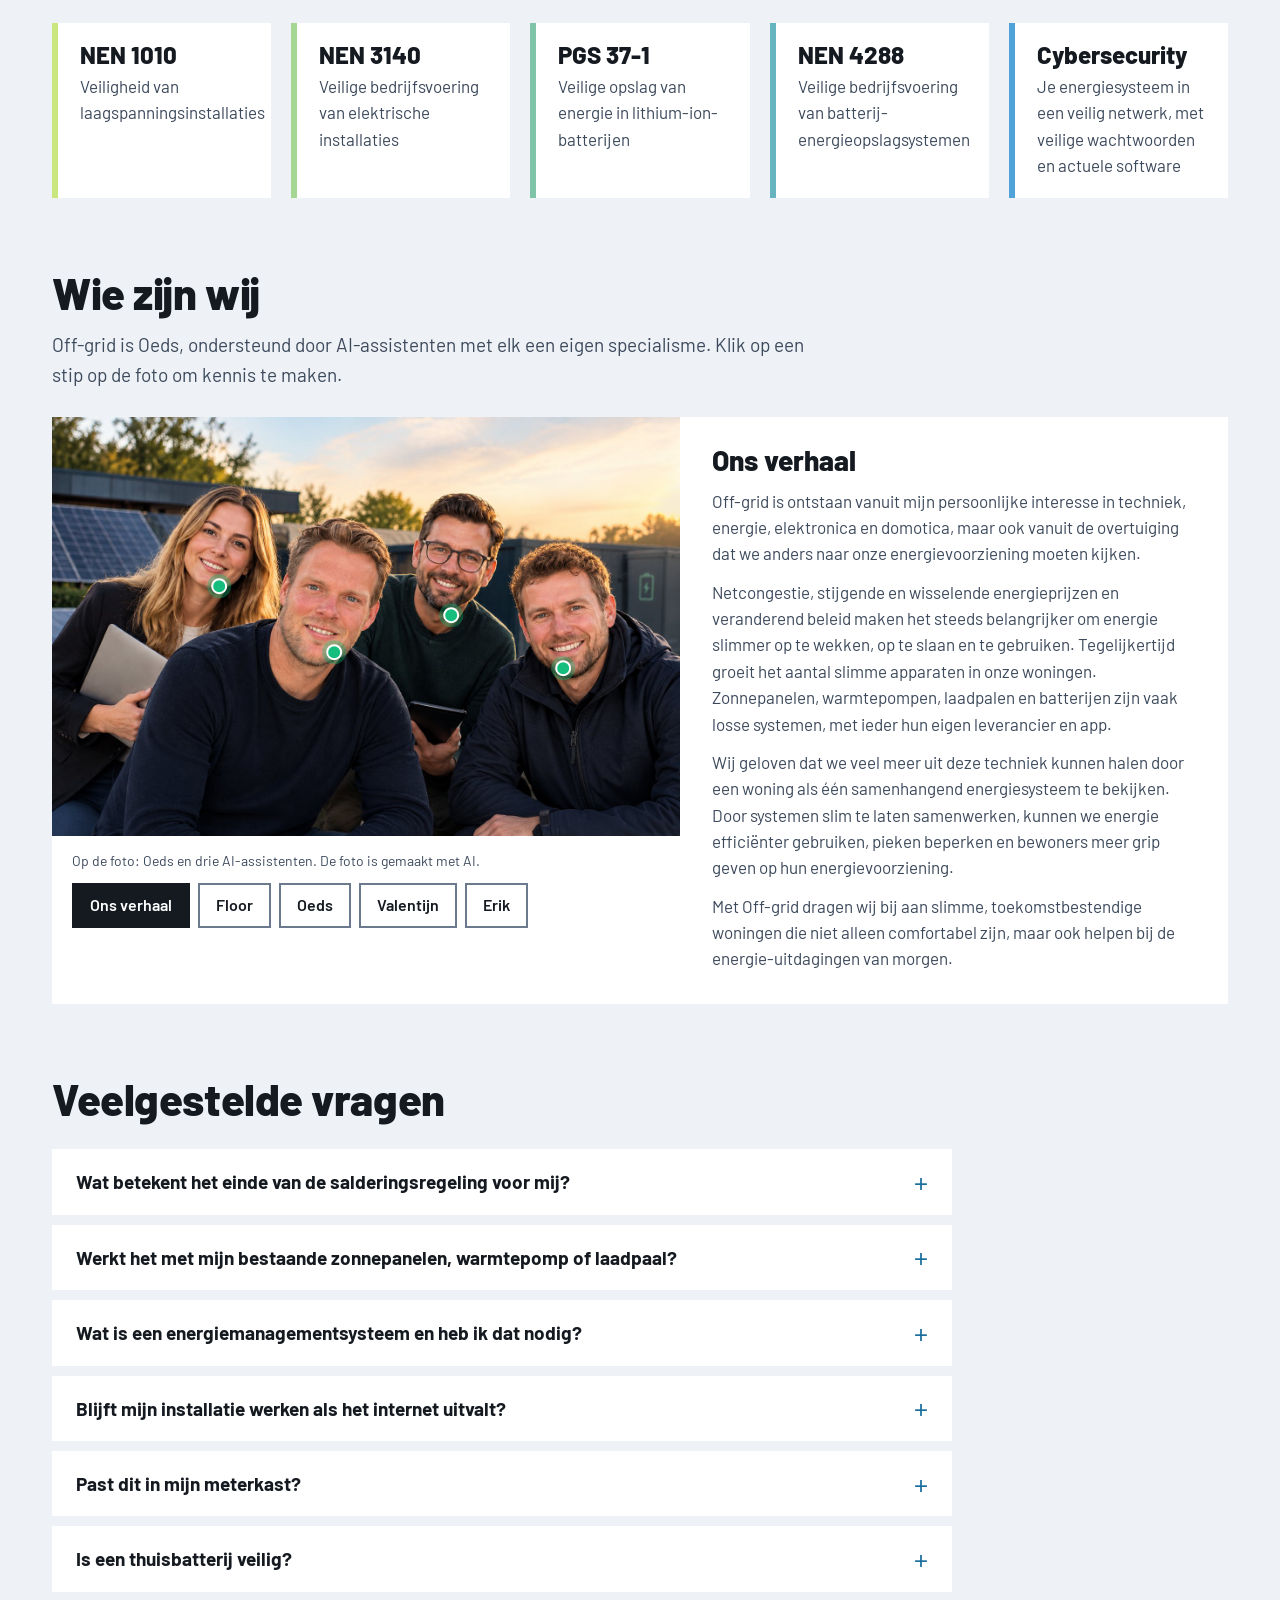
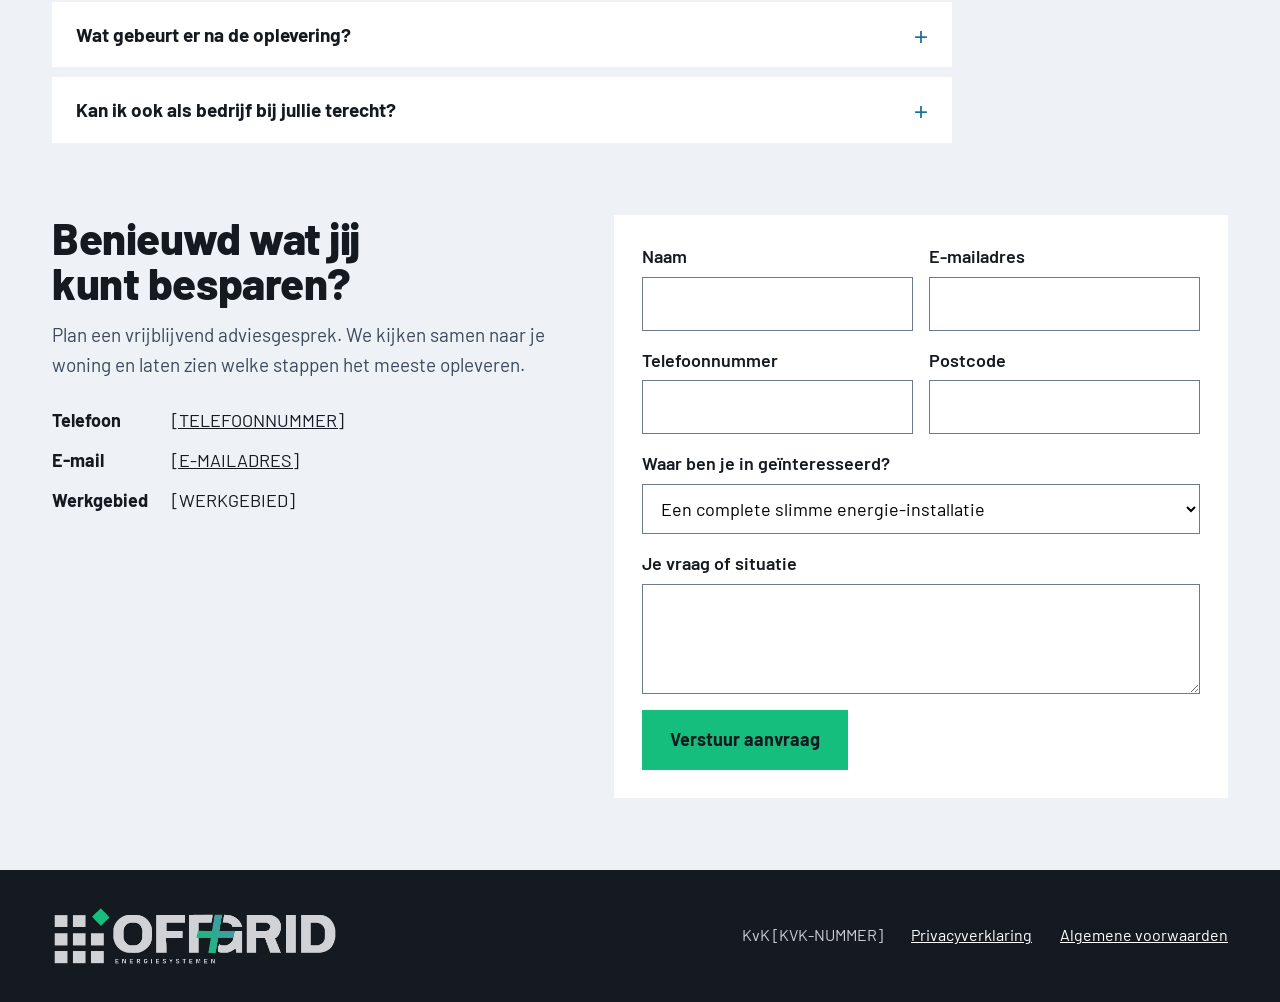
==== commit fb7d491b: "Add files via upload" ====
--- a/index.html
+++ b/index.html
@@ -303,21 +303,21 @@
 <div style="flex: 1 1 520px; min-width: 0">
 <div style="position: relative; line-height: 0">
 <img src="assets/images/team.jpg" width="1440" height="960" loading="lazy" alt="Teamfoto van Off-grid: Oeds en drie AI-assistenten bij zonnepanelen en batterijopslag" style="width: 100%; height: auto; display: block">
-<button type="button" class="og-hot" data-person="floor" aria-pressed="false" aria-label="Floor, AI-assistent planning en klantcontact: toon beschrijving" style="position: absolute; left: 26.7%; top: 29.3%; width: 13%; aspect-ratio: 1; translate: -50% -50%; border-radius: 50%; padding: 0; cursor: pointer; background: transparent; border: 0"><span class="og-dot" style="position: absolute; left: 50%; bottom: -14px; translate: -50% 0; width: 16px; height: 16px; border-radius: 50%; background: #16BE7D; border: 2px solid #FFFFFF"></span></button>
-<button type="button" class="og-hot" data-person="oeds" aria-pressed="false" aria-label="Oeds de Meer, Oprichter: toon beschrijving" style="position: absolute; left: 44.9%; top: 44.9%; width: 13%; aspect-ratio: 1; translate: -50% -50%; border-radius: 50%; padding: 0; cursor: pointer; background: transparent; border: 0"><span class="og-dot" style="position: absolute; left: 50%; bottom: -14px; translate: -50% 0; width: 16px; height: 16px; border-radius: 50%; background: #16BE7D; border: 2px solid #FFFFFF"></span></button>
-<button type="button" class="og-hot" data-person="valentijn" aria-pressed="false" aria-label="Valentijn, AI-assistent financiële afhandeling: toon beschrijving" style="position: absolute; left: 63.5%; top: 36.1%; width: 13%; aspect-ratio: 1; translate: -50% -50%; border-radius: 50%; padding: 0; cursor: pointer; background: transparent; border: 0"><span class="og-dot" style="position: absolute; left: 50%; bottom: -14px; translate: -50% 0; width: 16px; height: 16px; border-radius: 50%; background: #16BE7D; border: 2px solid #FFFFFF"></span></button>
-<button type="button" class="og-hot" data-person="erik" aria-pressed="false" aria-label="Erik, AI-assistent regeltechniek en onderhoud: toon beschrijving" style="position: absolute; left: 81.4%; top: 48.8%; width: 13%; aspect-ratio: 1; translate: -50% -50%; border-radius: 50%; padding: 0; cursor: pointer; background: transparent; border: 0"><span class="og-dot" style="position: absolute; left: 50%; bottom: -14px; translate: -50% 0; width: 16px; height: 16px; border-radius: 50%; background: #16BE7D; border: 2px solid #FFFFFF"></span></button>
-</div>
-<div role="tablist" aria-label="Kies een teamlid" style="display: flex; flex-wrap: wrap; gap: 8px; padding: 16px 20px 6px">
+<button type="button" class="og-hot" data-person="floor" aria-pressed="false" aria-label="Floor, AI-assistent planning en klantcontact: toon beschrijving" style="position: absolute; left: 26.7%; top: 29.3%; width: 13%; aspect-ratio: 1; translate: -50% -50%; border-radius: 50%; padding: 0; cursor: pointer; background: transparent; border: 0"><span class="og-dot" style="position: absolute; left: 50%; bottom: -14px; translate: -50% 0; width: 16px; height: 16px; border-radius: 50%; background: #16BE7D; border: 2px solid #FFFFFF"></span><span class="og-tag">Floor</span></button>
+<button type="button" class="og-hot" data-person="oeds" aria-pressed="false" aria-label="Oeds de Meer, Oprichter: toon beschrijving" style="position: absolute; left: 44.9%; top: 44.9%; width: 13%; aspect-ratio: 1; translate: -50% -50%; border-radius: 50%; padding: 0; cursor: pointer; background: transparent; border: 0"><span class="og-dot" style="position: absolute; left: 50%; bottom: -14px; translate: -50% 0; width: 16px; height: 16px; border-radius: 50%; background: #16BE7D; border: 2px solid #FFFFFF"></span><span class="og-tag">Oeds de Meer</span></button>
+<button type="button" class="og-hot" data-person="valentijn" aria-pressed="false" aria-label="Valentijn, AI-assistent financiële afhandeling: toon beschrijving" style="position: absolute; left: 63.5%; top: 36.1%; width: 13%; aspect-ratio: 1; translate: -50% -50%; border-radius: 50%; padding: 0; cursor: pointer; background: transparent; border: 0"><span class="og-dot" style="position: absolute; left: 50%; bottom: -14px; translate: -50% 0; width: 16px; height: 16px; border-radius: 50%; background: #16BE7D; border: 2px solid #FFFFFF"></span><span class="og-tag">Valentijn</span></button>
+<button type="button" class="og-hot" data-person="erik" aria-pressed="false" aria-label="Erik, AI-assistent regeltechniek en onderhoud: toon beschrijving" style="position: absolute; left: 81.4%; top: 48.8%; width: 13%; aspect-ratio: 1; translate: -50% -50%; border-radius: 50%; padding: 0; cursor: pointer; background: transparent; border: 0"><span class="og-dot" style="position: absolute; left: 50%; bottom: -14px; translate: -50% 0; width: 16px; height: 16px; border-radius: 50%; background: #16BE7D; border: 2px solid #FFFFFF"></span><span class="og-tag">Erik</span></button>
+</div>
+<p style="margin: 0; padding: 14px 20px 0; font-size: 14px; color: #3D4A5C">Op de foto: Oeds en drie AI-assistenten. De foto is gemaakt met AI.</p>
+<div role="tablist" aria-label="Kies een teamlid" style="display: flex; flex-wrap: wrap; gap: 8px; padding: 12px 20px 20px">
 <button type="button" role="tab" class="og-tab" data-person="verhaal" aria-selected="false" style="font: inherit; font-weight: 600; font-size: 16px; min-height: 44px; padding: 8px 16px; cursor: pointer; background: #FFFFFF; color: #151A21; border: 2px solid #6B7A8C">Ons verhaal</button>
 <button type="button" role="tab" class="og-tab" data-person="floor" aria-selected="false" style="font: inherit; font-weight: 600; font-size: 16px; min-height: 44px; padding: 8px 16px; cursor: pointer; background: #FFFFFF; color: #151A21; border: 2px solid #6B7A8C">Floor</button>
 <button type="button" role="tab" class="og-tab" data-person="oeds" aria-selected="false" style="font: inherit; font-weight: 600; font-size: 16px; min-height: 44px; padding: 8px 16px; cursor: pointer; background: #FFFFFF; color: #151A21; border: 2px solid #6B7A8C">Oeds</button>
 <button type="button" role="tab" class="og-tab" data-person="valentijn" aria-selected="false" style="font: inherit; font-weight: 600; font-size: 16px; min-height: 44px; padding: 8px 16px; cursor: pointer; background: #FFFFFF; color: #151A21; border: 2px solid #6B7A8C">Valentijn</button>
 <button type="button" role="tab" class="og-tab" data-person="erik" aria-selected="false" style="font: inherit; font-weight: 600; font-size: 16px; min-height: 44px; padding: 8px 16px; cursor: pointer; background: #FFFFFF; color: #151A21; border: 2px solid #6B7A8C">Erik</button>
 </div>
-<p style="margin: 0; padding: 6px 20px 16px; font-size: 14px; color: #3D4A5C">Op de foto: Oeds en drie AI-assistenten. De foto is gemaakt met AI.</p>
-</div>
-<div aria-live="polite" style="flex: 1 1 440px; min-width: 0; padding: 28px 32px 32px; font-size: 17px">
+</div>
+<div id="team-panel" aria-live="polite" style="scroll-margin-top: 90px; flex: 1 1 440px; min-width: 0; padding: 28px 32px 32px; font-size: 17px">
 <div id="team-story" style="display: flex; flex-direction: column; gap: 12px">
 <h3 style="margin: 0; font-size: 28px; line-height: 1.1; font-weight: 800">Ons verhaal</h3>
 <p style="margin: 0; color: #3D4A5C">Off-grid is ontstaan vanuit mijn persoonlijke interesse in techniek, energie, elektronica en domotica, maar ook vanuit de overtuiging dat we anders naar onze energievoorziening moeten kijken.</p>
--- a/assets/css/style.css
+++ b/assets/css/style.css
@@ -49,6 +49,8 @@
 .bc-opt[data-type][aria-pressed="true"]::before{content:none}
 /* Team: hotspots en tabs */
 [hidden]{display:none!important}
+.og-tag{display:none;position:absolute;left:50%;bottom:-50px;translate:-50% 0;white-space:nowrap;font-size:15px;font-weight:700;line-height:1.2;padding:5px 12px;background:#151A21;color:#FFFFFF;box-shadow:0 4px 12px rgba(0,0,0,0.25)}
+.og-hot[aria-pressed="true"] .og-tag{display:block}
 #team-person:not([hidden]){display:flex}
 .og-dot{animation:og-pulse 2.4s ease-in-out infinite;box-shadow:0 0 0 4px rgba(22,190,125,0.35);transition:scale .2s ease}
 .og-hot:hover .og-dot{scale:1.35}
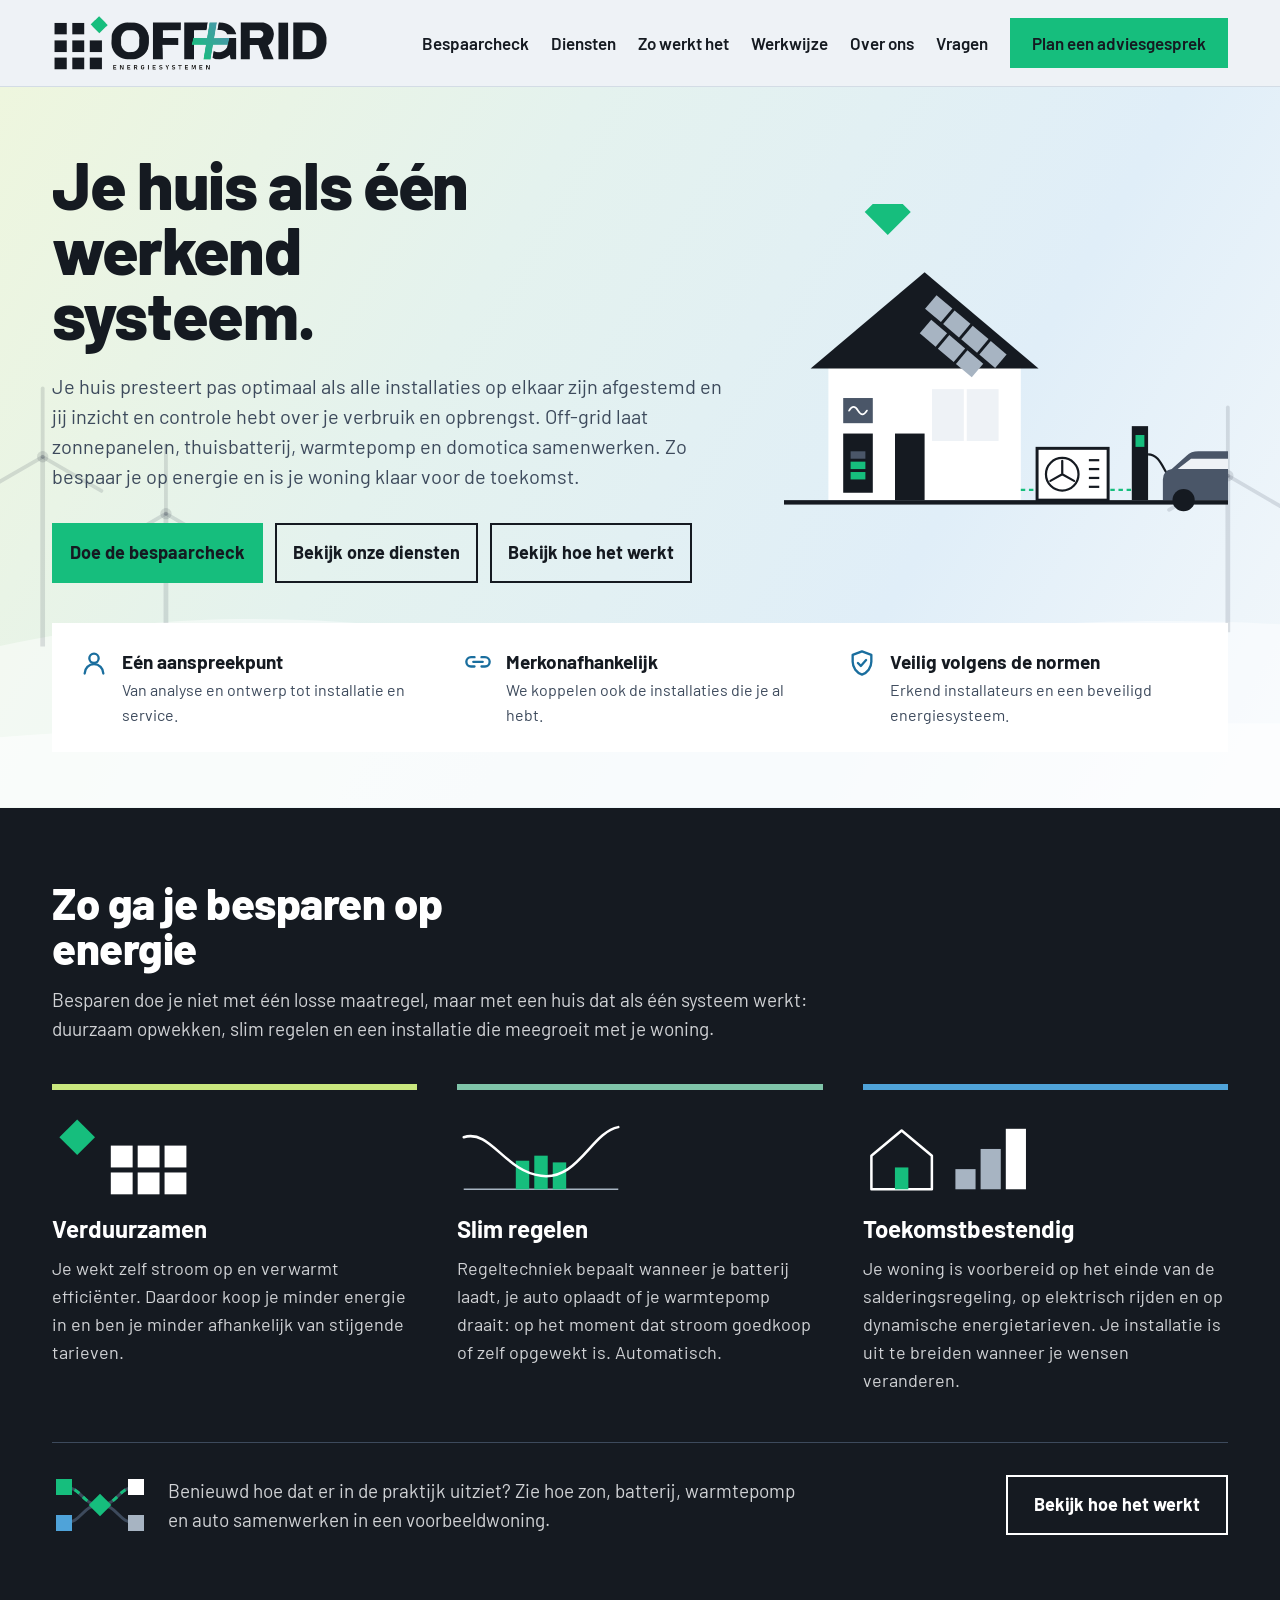
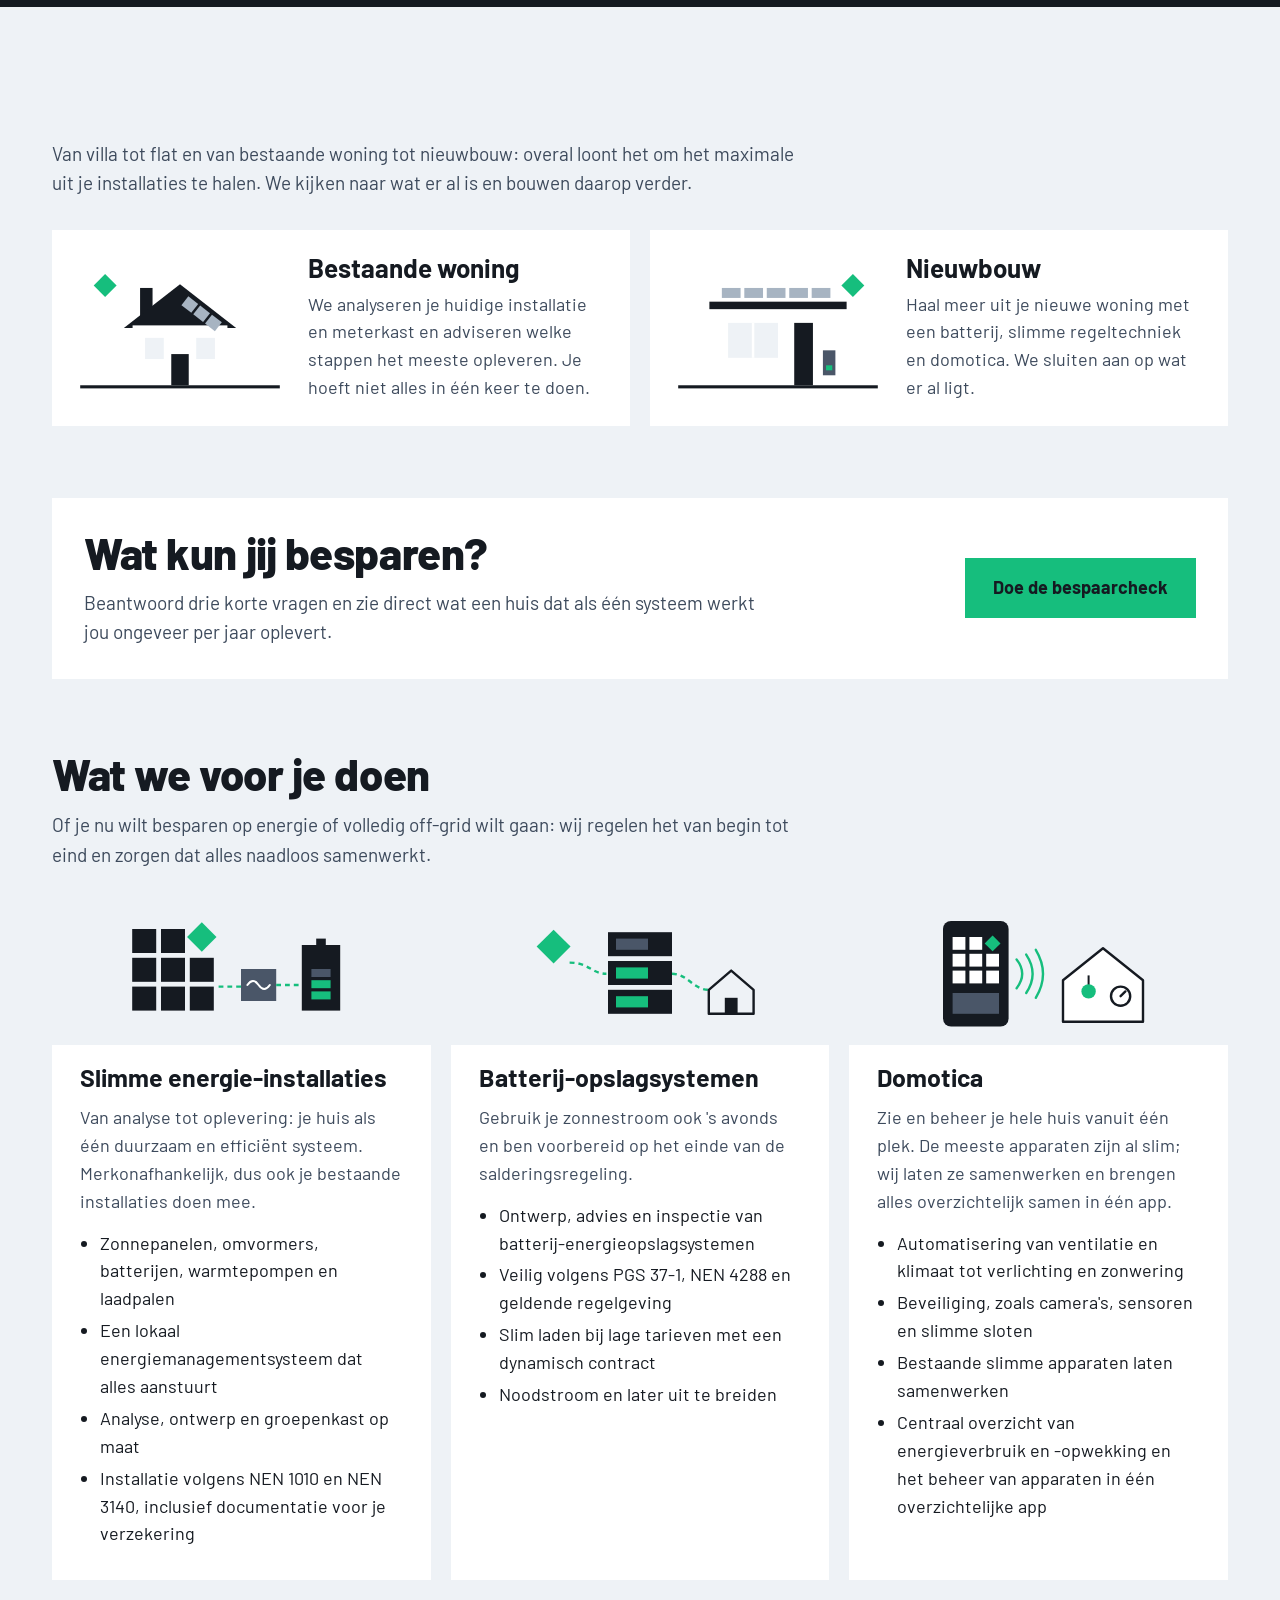
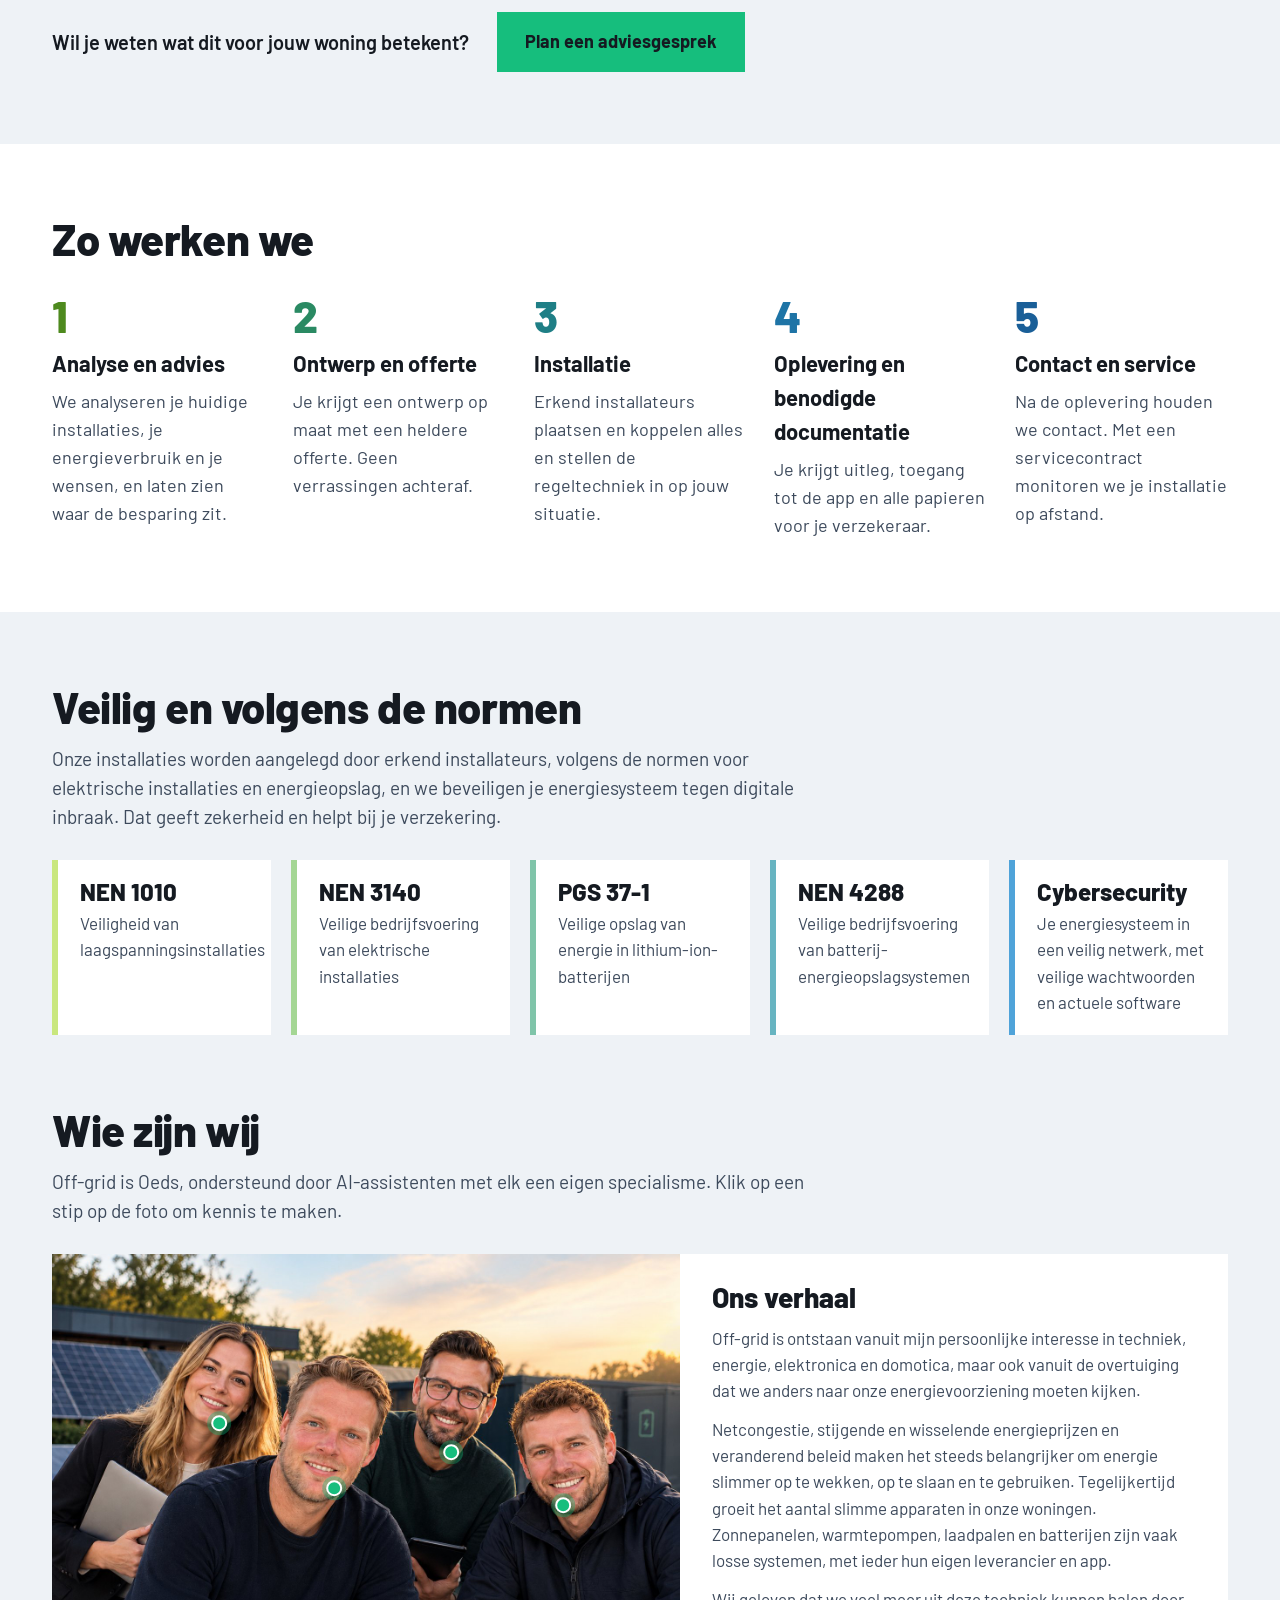
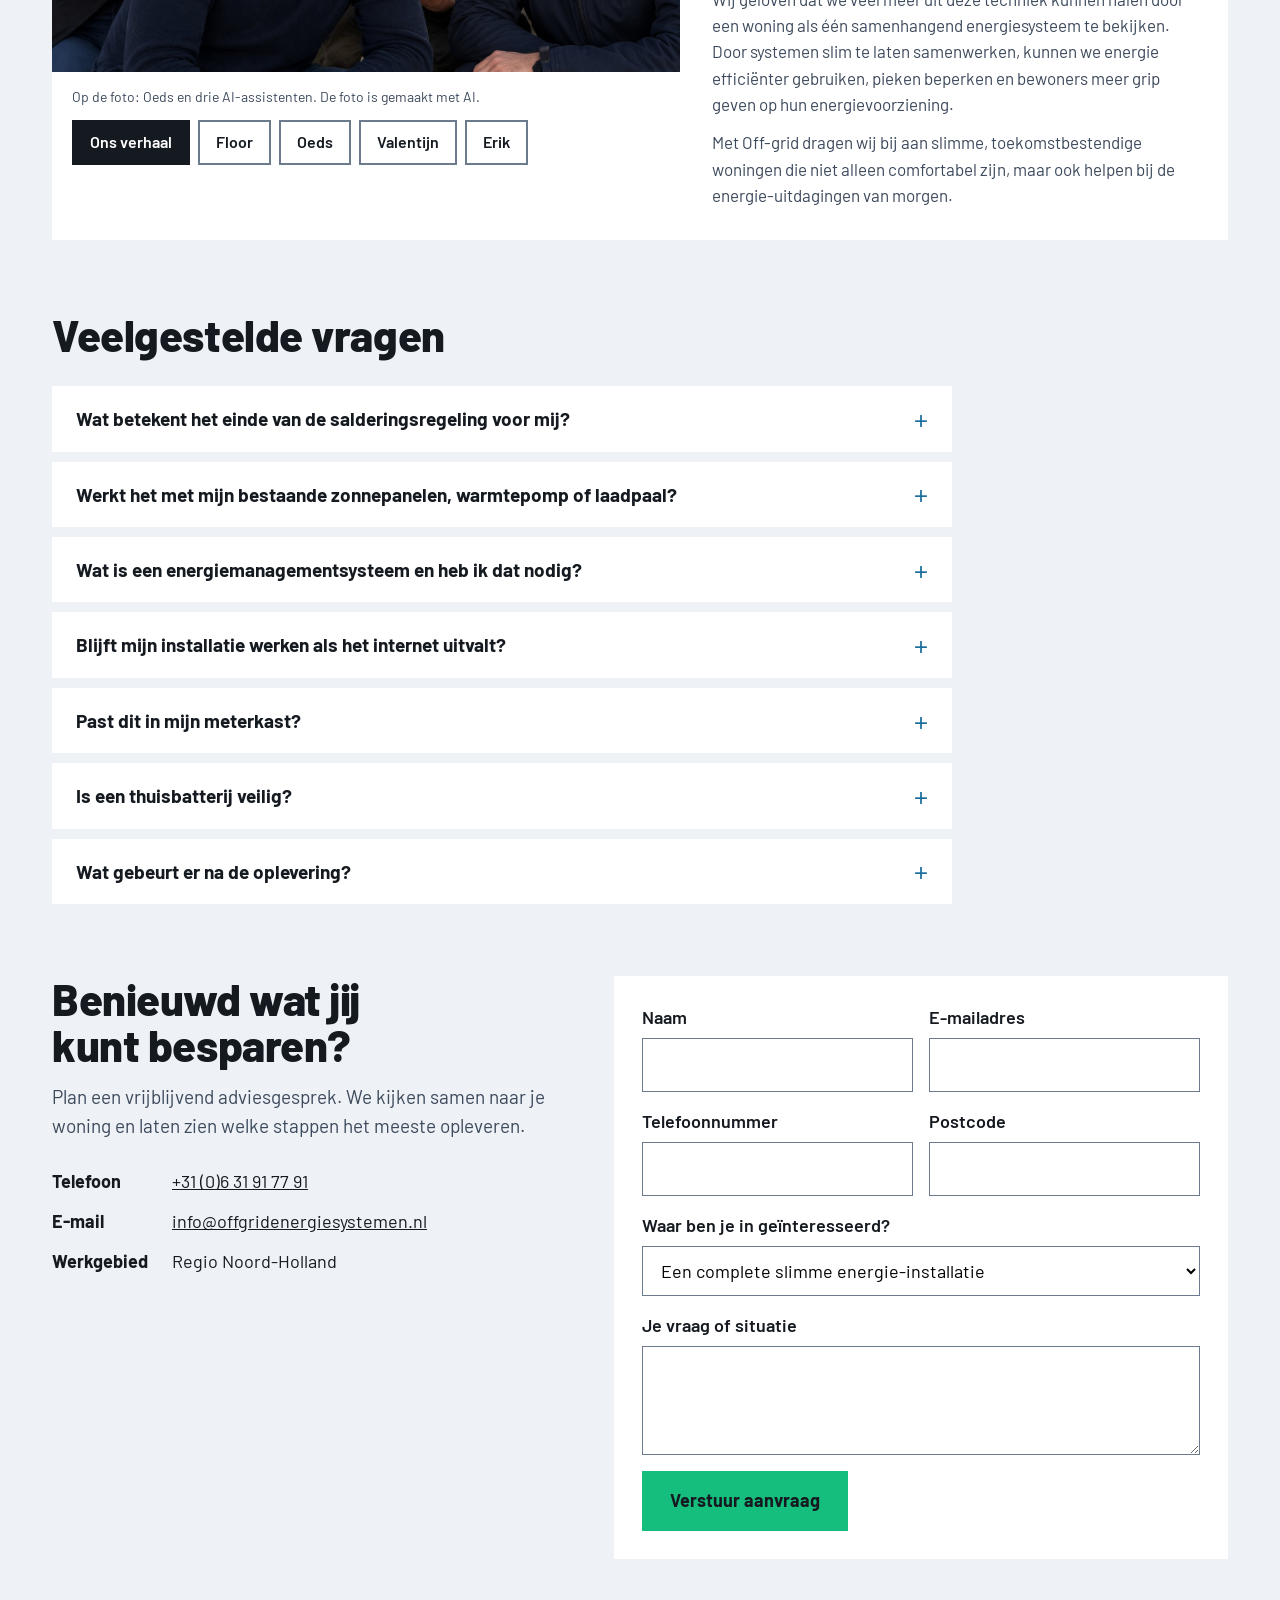
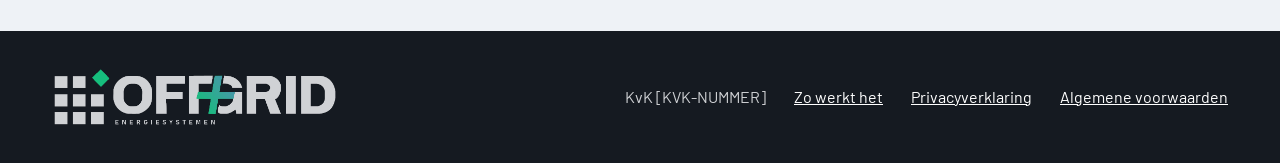
==== commit 07ff7f11: "Add files via upload" ====
--- a/index.html
+++ b/index.html
@@ -11,26 +11,39 @@
 <link rel="preconnect" href="https://fonts.googleapis.com">
 <link rel="preconnect" href="https://fonts.gstatic.com" crossorigin>
 <link rel="stylesheet" href="https://fonts.googleapis.com/css2?family=Barlow:wght@400;500;600;700;800&amp;display=swap">
-<link rel="stylesheet" href="assets/css/style.css">
-<script src="assets/js/main.js" defer></script>
+<link rel="stylesheet" href="assets/css/style.css?v=202610071200">
+<script src="assets/js/main.js?v=202610071200" defer></script>
 </head>
 <body>
 <div class="og-root" style="font-family: 'Barlow', 'DIN Alternate', 'Helvetica Neue', sans-serif; color: #151A21; background: #EEF2F6; font-size: 18px; line-height: 1.55">
 
 <header style="position: sticky; top: 0; z-index: 20; background: #EEF2F6; border-bottom: 1px solid #D3DCE5">
-<div style="max-width: 1240px; margin: 0 auto; padding: 14px var(--gutter); display: flex; flex-wrap: wrap; align-items: center; justify-content: space-between; gap: 16px">
+<div class="og-hdr-row" style="max-width: 1240px; margin: 0 auto; padding: 14px var(--gutter); display: flex; flex-wrap: wrap; align-items: center; justify-content: space-between; gap: 16px">
 <a href="#top" aria-label="Off-grid Energiesystemen, naar boven" style="display: block; line-height: 0">
 <img src="assets/images/logo-licht.png" class="og-hdr-logo" alt="Off-grid Energiesystemen" style="height: 58px; width: auto">
 </a>
-<nav aria-label="Hoofdmenu" style="display: flex; flex-wrap: wrap; align-items: center; gap: 8px 28px; font-weight: 600; font-size: 17px">
-<a class="og-navlink" href="#bespaarcheck" style="text-decoration: none; padding: 10px 0">Bespaarcheck</a>
+<nav class="og-nav" aria-label="Hoofdmenu" style="display: flex; flex-wrap: wrap; align-items: center; gap: 8px 22px; font-weight: 600; font-size: 17px">
+<a class="og-navlink" href="bespaarcheck.html" style="text-decoration: none; padding: 10px 0">Bespaarcheck</a>
 <a class="og-navlink" href="#diensten" style="text-decoration: none; padding: 10px 0">Diensten</a>
+<a class="og-navlink" href="systeem.html" style="text-decoration: none; padding: 10px 0">Zo werkt het</a>
 <a class="og-navlink" href="#werkwijze" style="text-decoration: none; padding: 10px 0">Werkwijze</a>
 <a class="og-navlink" href="#over-ons" style="text-decoration: none; padding: 10px 0">Over ons</a>
 <a class="og-navlink" href="#vragen" style="text-decoration: none; padding: 10px 0">Vragen</a>
 <a class="og-btn og-hdr-cta" href="#contact" style="text-decoration: none; padding: 12px 22px; background: #16BE7D; color: #151A21"><span class="og-lg">Plan een adviesgesprek</span><span class="og-sm">Adviesgesprek</span></a>
+<button type="button" class="og-burger" aria-controls="og-mobile-menu" aria-expanded="false" aria-label="Menu openen" style="width: 48px; height: 48px; padding: 0; align-items: center; justify-content: center; cursor: pointer; background: transparent; color: #151A21; border: 2px solid #151A21"><svg width="24" height="24" viewBox="0 0 24 24" fill="none" stroke="currentColor" stroke-width="2.5" stroke-linecap="round" aria-hidden="true"><path d="M4 7h16M4 12h16M4 17h16"></path></svg></button>
 </nav>
 </div>
+<nav id="og-mobile-menu" hidden class="og-mnav" aria-label="Mobiel menu" style="background: #EEF2F6; max-height: calc(100vh - 80px); overflow-y: auto; box-shadow: 0 12px 24px rgba(21,26,33,0.12)">
+<a href="#besparen" style="display: block; padding: 14px var(--gutter); font-size: 19px; font-weight: 600; text-decoration: none; border-top: 1px solid #D3DCE5">Zo ga je besparen</a>
+<a href="bespaarcheck.html" style="display: block; padding: 14px var(--gutter); font-size: 19px; font-weight: 600; text-decoration: none; border-top: 1px solid #D3DCE5">Bespaarcheck</a>
+<a href="systeem.html" style="display: block; padding: 14px var(--gutter); font-size: 19px; font-weight: 600; text-decoration: none; border-top: 1px solid #D3DCE5">Zo werkt het</a>
+<a href="#diensten" style="display: block; padding: 14px var(--gutter); font-size: 19px; font-weight: 600; text-decoration: none; border-top: 1px solid #D3DCE5">Diensten</a>
+<a href="#werkwijze" style="display: block; padding: 14px var(--gutter); font-size: 19px; font-weight: 600; text-decoration: none; border-top: 1px solid #D3DCE5">Werkwijze</a>
+<a href="#normen" style="display: block; padding: 14px var(--gutter); font-size: 19px; font-weight: 600; text-decoration: none; border-top: 1px solid #D3DCE5">Veiligheid en normen</a>
+<a href="#over-ons" style="display: block; padding: 14px var(--gutter); font-size: 19px; font-weight: 600; text-decoration: none; border-top: 1px solid #D3DCE5">Over ons</a>
+<a href="#vragen" style="display: block; padding: 14px var(--gutter); font-size: 19px; font-weight: 600; text-decoration: none; border-top: 1px solid #D3DCE5">Veelgestelde vragen</a>
+<a href="#contact" style="display: block; padding: 14px var(--gutter); font-size: 19px; font-weight: 600; text-decoration: none; border-top: 1px solid #D3DCE5">Contact</a>
+</nav>
 </header>
 
 <div style="position: relative; overflow: hidden; background: linear-gradient(120deg, #EEF6DE 0%, #E4F2EE 35%, #E0EEF8 70%, #F4F8FB 100%)">
@@ -43,15 +56,16 @@
 <path d="M0 690 C 300 660 700 680 1000 670 C 1200 665 1340 675 1440 670 L1440 760 L0 760 Z" fill="rgba(255,255,255,0.6)"></path>
 </svg>
 <section id="top" style="position: relative; max-width: 1240px; margin: 0 auto; padding: 64px var(--gutter) 40px; display: flex; flex-wrap: wrap; align-items: center; gap: 48px">
-<div style="flex: 1 1 520px; min-width: 0">
+<div style="flex: 1 1 600px; min-width: 0">
 <h1 class="og-intro" style="margin: 0; font-size: clamp(40px, 5.2vw, 68px); line-height: 0.98; font-weight: 800; letter-spacing: -0.02em; max-width: 13ch">Je huis als één werkend systeem.</h1>
 <p class="og-intro" style="animation-delay: .15s; margin: 24px 0 0; font-size: 20px; line-height: 1.5; color: #3D4A5C; max-width: 38em">Je huis presteert pas optimaal als alle installaties op elkaar zijn afgestemd en jij inzicht en controle hebt over je verbruik en opbrengst. Off-grid laat zonnepanelen, thuisbatterij, warmtepomp en domotica samenwerken. Zo bespaar je op energie en is je woning klaar voor de toekomst.</p>
-<div class="og-intro" style="animation-delay: .3s; margin-top: 32px; display: flex; flex-wrap: wrap; gap: 16px">
-<a class="og-btn" href="#bespaarcheck" style="display: inline-block; text-decoration: none; font-weight: 700; padding: 16px 28px; background: #16BE7D; color: #151A21">Doe de bespaarcheck</a>
-<a class="og-btn" href="#diensten" style="display: inline-block; text-decoration: none; font-weight: 700; padding: 14px 26px; border: 2px solid #151A21">Bekijk onze diensten</a>
-</div>
-</div>
-<div class="og-intro" style="animation-delay: .25s; flex: 1 1 420px; display: flex; justify-content: center">
+<div class="og-intro" style="animation-delay: .3s; margin-top: 32px; display: flex; flex-wrap: wrap; align-items: center; gap: 12px">
+<a class="og-btn" href="bespaarcheck.html" style="display: inline-block; text-decoration: none; font-weight: 700; padding: 16px 18px; background: #16BE7D; color: #151A21">Doe de bespaarcheck</a>
+<a class="og-btn" href="#diensten" style="display: inline-block; text-decoration: none; font-weight: 700; padding: 14px 16px; border: 2px solid #151A21">Bekijk onze diensten</a>
+<a class="og-btn" href="systeem.html" style="display: inline-block; text-decoration: none; font-weight: 700; padding: 14px 16px; border: 2px solid #151A21">Bekijk hoe het werkt</a>
+</div>
+</div>
+<div class="og-intro" style="animation-delay: .25s; flex: 1 1 360px; display: flex; justify-content: center">
 <svg viewBox="0 0 600 440" width="500" height="367" style="max-width: 100%; height: auto" xmlns="http://www.w3.org/2000/svg" role="img" aria-label="Woning met zonnepanelen, omvormer, thuisbatterij, warmtepomp en laadpaal">
 <rect x="58" y="30" width="44" height="44" fill="#16BE7D" style="transform-box: fill-box; transform-origin: center; animation: og-glow 3.2s ease-in-out infinite" transform="rotate(45 80 52)"></rect>
 <rect x="60" y="214" width="260" height="186" fill="#FFFFFF"></rect>
@@ -122,62 +136,19 @@
 <p style="margin: 8px 0 0; color: #D0D2D5">Je woning is voorbereid op het einde van de salderingsregeling, op elektrisch rijden en op dynamische energietarieven. Je installatie is uit te breiden wanneer je wensen veranderen.</p>
 </div>
 </div>
-</div>
-</section>
-
-<section id="bespaarcheck" style="max-width: 1240px; margin: 0 auto; padding: 72px var(--gutter) 0">
-<h2 class="og-reveal" style="margin: 0; font-size: clamp(30px, 3.4vw, 44px); line-height: 1.05; font-weight: 800; letter-spacing: -0.01em">Doe de bespaarcheck</h2>
-<p style="margin: 14px 0 0; font-size: 19px; color: #3D4A5C; max-width: 40em">Beantwoord drie korte vragen en zie direct wat een huis dat als één systeem werkt jou ongeveer per jaar kan opleveren.</p>
-<div class="og-reveal" style="margin-top: 32px; display: flex; flex-wrap: wrap; background: #FFFFFF">
-<div style="flex: 999 1 520px; min-width: 0; padding: 32px; display: flex; flex-direction: column; gap: 28px">
-<fieldset style="margin: 0; padding: 0; border: 0; min-width: 0">
-<legend style="padding: 0; font-size: 20px; font-weight: 700">1. In wat voor woning woon je?</legend>
-<div style="margin-top: 14px; display: flex; flex-wrap: wrap; gap: 10px">
-<button type="button" class="bc-opt" data-type="flat" aria-pressed="false" style="font: inherit; font-weight: 600; font-size: 17px; min-height: 48px; padding: 10px 18px; cursor: pointer; background: #FFFFFF; color: #151A21; border: 2px solid #6B7A8C">Appartement of flat</button>
-<button type="button" class="bc-opt" data-type="tussen" aria-pressed="true" style="font: inherit; font-weight: 600; font-size: 17px; min-height: 48px; padding: 10px 18px; cursor: pointer; background: #FFFFFF; color: #151A21; border: 2px solid #6B7A8C">Tussenwoning</button>
-<button type="button" class="bc-opt" data-type="hoek" aria-pressed="false" style="font: inherit; font-weight: 600; font-size: 17px; min-height: 48px; padding: 10px 18px; cursor: pointer; background: #FFFFFF; color: #151A21; border: 2px solid #6B7A8C">Hoekwoning of twee-onder-een-kap</button>
-<button type="button" class="bc-opt" data-type="vrij" aria-pressed="false" style="font: inherit; font-weight: 600; font-size: 17px; min-height: 48px; padding: 10px 18px; cursor: pointer; background: #FFFFFF; color: #151A21; border: 2px solid #6B7A8C">Vrijstaand of villa</button>
-</div>
-</fieldset>
-<fieldset style="margin: 0; padding: 0; border: 0; min-width: 0">
-<legend style="padding: 0; font-size: 20px; font-weight: 700">2. Wat heb je al in huis?</legend>
-<p style="margin: 6px 0 0; color: #3D4A5C; font-size: 16px">Kies alles wat van toepassing is.</p>
-<div style="margin-top: 14px; display: flex; flex-wrap: wrap; gap: 10px">
-<button type="button" class="bc-opt" data-feat="pv" aria-pressed="false" style="font: inherit; font-weight: 600; font-size: 17px; min-height: 48px; padding: 10px 18px; cursor: pointer; background: #FFFFFF; color: #151A21; border: 2px solid #6B7A8C">Zonnepanelen</button>
-<button type="button" class="bc-opt" data-feat="bat" aria-pressed="false" style="font: inherit; font-weight: 600; font-size: 17px; min-height: 48px; padding: 10px 18px; cursor: pointer; background: #FFFFFF; color: #151A21; border: 2px solid #6B7A8C">Thuisbatterij</button>
-<button type="button" class="bc-opt" data-feat="wp" aria-pressed="false" style="font: inherit; font-weight: 600; font-size: 17px; min-height: 48px; padding: 10px 18px; cursor: pointer; background: #FFFFFF; color: #151A21; border: 2px solid #6B7A8C">Warmtepomp</button>
-<button type="button" class="bc-opt" data-feat="ev" aria-pressed="false" style="font: inherit; font-weight: 600; font-size: 17px; min-height: 48px; padding: 10px 18px; cursor: pointer; background: #FFFFFF; color: #151A21; border: 2px solid #6B7A8C">Elektrische auto</button>
-<button type="button" class="bc-opt" data-feat="ems" aria-pressed="false" style="font: inherit; font-weight: 600; font-size: 17px; min-height: 48px; padding: 10px 18px; cursor: pointer; background: #FFFFFF; color: #151A21; border: 2px solid #6B7A8C">Energiemanagement of domotica</button>
-</div>
-</fieldset>
-<fieldset style="margin: 0; padding: 0; border: 0; min-width: 0">
-<legend style="padding: 0; font-size: 20px; font-weight: 700">3. Weet je je jaarverbruik? <span style="font-weight: 400; color: #3D4A5C">(optioneel)</span></legend>
-<div style="margin-top: 14px; display: grid; grid-template-columns: repeat(auto-fit, minmax(min(200px, 100%), 1fr)); gap: 16px">
-<div style="display: flex; flex-direction: column; gap: 6px">
-<label for="bc-kwh" style="font-weight: 600">Stroom (kWh per jaar)</label>
-<input id="bc-kwh" type="number" inputmode="numeric" min="0" step="100" placeholder="Bijv. 2.700" style="font: inherit; padding: 12px 14px; border: 1px solid #6B7A8C; background: #FFFFFF; min-height: 48px; box-sizing: border-box">
-</div>
-<div style="display: flex; flex-direction: column; gap: 6px">
-<label for="bc-gas" style="font-weight: 600">Gas (m³ per jaar)</label>
-<input id="bc-gas" type="number" inputmode="numeric" min="0" step="50" placeholder="Bijv. 1.000" style="font: inherit; padding: 12px 14px; border: 1px solid #6B7A8C; background: #FFFFFF; min-height: 48px; box-sizing: border-box">
-</div>
-</div>
-<p style="margin: 8px 0 0; color: #3D4A5C; font-size: 15px">Laat je dit leeg, dan rekenen we met een gemiddelde voor jouw type woning.</p>
-</fieldset>
-</div>
-<div aria-live="polite" style="flex: 1 1 340px; min-width: 0; background: linear-gradient(135deg, #C9E77E 0%, #7FC4A9 35%, #4FA3D9 72%, #3A8DD0 100%); color: #151A21; padding: 32px; display: flex; flex-direction: column; gap: 18px">
-<p style="margin: 0; font-size: 17px; color: #151A21">Jouw indicatie per jaar</p>
-<p id="bc-range" style="margin: 0; font-size: clamp(36px, 4vw, 48px); line-height: 1; font-weight: 800; color: #151A21">&nbsp;</p>
-<ul id="bc-lines" style="list-style: none; margin: 0; padding: 0; display: flex; flex-direction: column; gap: 10px"></ul>
-<p id="bc-empty" hidden style="margin: 0; color: #151A21">Je hebt al veel in huis. De winst zit nu in de afstemming en het onderhoud van je installaties. In een adviesgesprek kijken we waar nog ruimte zit.</p>
-<p style="margin: 0; font-size: 14px; color: #151A21">Dit is een indicatie op basis van gemiddelden, geen offerte. Uitgangspunten: <span id="bc-assump"></span>. In het adviesgesprek rekenen we het voor jouw woning precies uit.</p>
-<a class="og-btn" href="#contact" style="align-self: flex-start; text-decoration: none; font-weight: 700; padding: 14px 24px; background: #FFFFFF; color: #151A21">Plan een adviesgesprek</a>
-</div>
-</div>
-</section>
+<div class="og-reveal" style="margin-top: 48px; border-top: 1px solid #3D4A5C; padding-top: 32px; display: flex; flex-wrap: wrap; align-items: center; justify-content: space-between; gap: 20px 40px">
+<div style="display: flex; align-items: center; gap: 20px; flex: 1 1 420px; min-width: 0">
+<svg viewBox="0 0 96 56" width="96" height="56" style="flex: 0 0 auto" xmlns="http://www.w3.org/2000/svg" aria-hidden="true"><path d="M12 10 C30 10 30 28 48 28 M12 46 C30 46 30 28 48 28 M48 28 C66 28 66 10 84 10 M48 28 C66 28 66 46 84 46" fill="none" stroke="#3D4A5C" stroke-width="3"></path><path class="og-flow" d="M12 10 C30 10 30 28 48 28 C66 28 66 10 84 10" fill="none" stroke="#16BE7D" stroke-width="3" stroke-dasharray="6 5"></path><rect x="4" y="2" width="16" height="16" fill="#16BE7D"></rect><rect x="4" y="38" width="16" height="16" fill="#4FA3D9"></rect><rect x="76" y="2" width="16" height="16" fill="#FFFFFF"></rect><rect x="76" y="38" width="16" height="16" fill="#A7B4C2"></rect><rect class="og-dia" x="40" y="20" width="16" height="16" fill="#16BE7D" style="transform: rotate(45deg)"></rect></svg>
+<p style="margin: 0; font-size: 19px; color: #D0D2D5; max-width: 34em">Benieuwd hoe dat er in de praktijk uitziet? Zie hoe zon, batterij, warmtepomp en auto samenwerken in een voorbeeldwoning.</p>
+</div>
+<a class="og-btn" href="systeem.html" style="display: inline-block; text-decoration: none; font-weight: 700; padding: 14px 26px; border: 2px solid #FFFFFF; color: #FFFFFF">Bekijk hoe het werkt</a>
+</div>
+</div>
+</section>
+
 <section id="woningen" style="max-width: 1240px; margin: 0 auto; padding: 72px var(--gutter) 0">
-<h2 class="og-reveal" style="margin: 0; font-size: clamp(30px, 3.4vw, 44px); line-height: 1.05; font-weight: 800; letter-spacing: -0.01em; max-width: 22ch">Voor elke woning, kantoor en bedrijfspand</h2>
-<p style="margin: 14px 0 0; font-size: 19px; color: #3D4A5C; max-width: 40em">Van villa tot flat en van werkplaats tot kantoor: overal loont het om het maximale uit je installaties te halen. We kijken naar wat er al is en bouwen daarop verder.</p>
+<h2 class="og-reveal" style="margin: 0; font-size: clamp(30px, 3.4vw, 44px); line-height: 1.05; font-weight: 800; letter-spacing: -0.01em; max-width: 22ch">Voor elke woning</h2>
+<p style="margin: 14px 0 0; font-size: 19px; color: #3D4A5C; max-width: 40em">Van villa tot flat en van bestaande woning tot nieuwbouw: overal loont het om het maximale uit je installaties te halen. We kijken naar wat er al is en bouwen daarop verder.</p>
 <div style="margin-top: 32px; display: grid; grid-template-columns: repeat(auto-fit, minmax(min(340px, 100%), 1fr)); gap: 20px">
 <article class="og-reveal og-lift" style="background: #FFFFFF; padding: 24px 28px; display: flex; flex-wrap: wrap; align-items: center; gap: 20px 28px">
 <div style="flex: 0 0 200px; max-width: 100%"><svg viewBox="0 0 320 210" width="200" height="131" style="max-width: 100%; height: auto; display: block" xmlns="http://www.w3.org/2000/svg" role="img" aria-label="Oudere woning met schoorsteen en zonnepanelen op het dak"><rect class="og-dia" style="transform: rotate(45deg)" x="27.0" y="23.0" width="26" height="26" fill="#16BE7D"></rect><rect x="96" y="40" width="20" height="50" fill="#151A21"></rect><polygon points="70,104 160,34 250,104" fill="#151A21"></polygon><rect x="84" y="100" width="152" height="96" fill="#FFFFFF"></rect><rect x="104" y="120" width="30" height="34" fill="#EEF2F6"></rect><rect x="186" y="120" width="30" height="34" fill="#EEF2F6"></rect><rect x="146" y="146" width="28" height="50" fill="#151A21"></rect><g transform="translate(166 40) rotate(37.9)"><rect class="og-shine" style="animation-delay: 0.00s" x="14" y="6" width="20" height="18" fill="#A7B4C2"></rect><rect class="og-shine" style="animation-delay: 0.30s" x="38" y="6" width="20" height="18" fill="#A7B4C2"></rect><rect class="og-shine" style="animation-delay: 0.60s" x="62" y="6" width="20" height="18" fill="#A7B4C2"></rect></g><rect x="0" y="196" width="320" height="5" fill="#151A21"></rect></svg></div>
@@ -193,13 +164,15 @@
 <p style="margin: 8px 0 0; color: #3D4A5C">Haal meer uit je nieuwe woning met een batterij, slimme regeltechniek en domotica. We sluiten aan op wat er al ligt.</p>
 </div>
 </article>
-<article class="og-reveal og-lift" style="background: #FFFFFF; padding: 24px 28px; display: flex; flex-wrap: wrap; align-items: center; gap: 20px 28px">
-<div style="flex: 0 0 200px; max-width: 100%"><svg viewBox="0 0 320 210" width="200" height="131" style="max-width: 100%; height: auto; display: block" xmlns="http://www.w3.org/2000/svg" role="img" aria-label="Kantoor of bedrijfspand met zonnepanelen, batterijopslag en laadpalen"><rect class="og-dia" style="transform: rotate(45deg)" x="267" y="23" width="26" height="26" fill="#16BE7D"></rect><rect class="og-shine" style="animation-delay: 0.0s" x="40" y="56" width="26" height="12" fill="#A7B4C2"></rect><rect class="og-shine" style="animation-delay: 0.2s" x="70" y="56" width="26" height="12" fill="#A7B4C2"></rect><rect class="og-shine" style="animation-delay: 0.4s" x="100" y="56" width="26" height="12" fill="#A7B4C2"></rect><rect class="og-shine" style="animation-delay: 0.6s" x="130" y="56" width="26" height="12" fill="#A7B4C2"></rect><rect class="og-shine" style="animation-delay: 0.8s" x="160" y="56" width="26" height="12" fill="#A7B4C2"></rect><rect class="og-shine" style="animation-delay: 1.0s" x="190" y="56" width="26" height="12" fill="#A7B4C2"></rect><rect x="30" y="70" width="200" height="126" fill="#FFFFFF"></rect><rect x="24" y="66" width="212" height="8" fill="#151A21"></rect><rect x="48" y="92" width="32" height="26" fill="#EEF2F6"></rect><rect x="94" y="92" width="32" height="26" fill="#EEF2F6"></rect><rect x="140" y="92" width="32" height="26" fill="#EEF2F6"></rect><rect x="186" y="92" width="32" height="26" fill="#EEF2F6"></rect><rect x="48" y="134" width="32" height="26" fill="#EEF2F6"></rect><rect x="94" y="134" width="32" height="26" fill="#EEF2F6"></rect><rect x="140" y="134" width="44" height="62" fill="#151A21"></rect><rect x="244" y="150" width="34" height="46" fill="#151A21"></rect><rect class="og-pulse" x="252" y="160" width="18" height="8" fill="#16BE7D"></rect><rect x="252" y="174" width="18" height="8" fill="#4A5668"></rect><rect x="288" y="140" width="10" height="56" fill="#151A21"></rect><rect class="og-pulse" style="animation-delay: .6s" x="290" y="146" width="6" height="8" fill="#16BE7D"></rect><path class="og-flow" d="M230 186 H244" fill="none" stroke="#16BE7D" stroke-width="3" stroke-dasharray="6 5"></path><rect x="0" y="196" width="320" height="5" fill="#151A21"></rect></svg></div>
-<div style="flex: 1 1 220px; min-width: 0">
-<h3 style="margin: 0; font-size: 26px; line-height: 1.1; font-weight: 700">Kantoor en bedrijfspand</h3>
-<p style="margin: 8px 0 0; color: #3D4A5C">Of het nu gaat om een kantoor, werkplaats of bedrijfshal: zonnepanelen, batterijopslag en laadpalen met een EMS dat alles aanstuurt en rapporteert. Zo houd je grip op je energiekosten en je netaansluiting.</p>
-</div>
-</article>
+</div>
+</section>
+<section id="bespaarcheck-intro" style="max-width: 1240px; margin: 0 auto; padding: 72px var(--gutter) 0">
+<div class="og-reveal" style="background: #FFFFFF; padding: 32px; display: flex; flex-wrap: wrap; align-items: center; justify-content: space-between; gap: 20px 40px">
+<div style="flex: 1 1 460px; min-width: 0">
+<h2 style="margin: 0; font-size: clamp(30px, 3.4vw, 44px); line-height: 1.05; font-weight: 800; letter-spacing: -0.01em">Wat kun jij besparen?</h2>
+<p style="margin: 12px 0 0; font-size: 19px; color: #3D4A5C; max-width: 36em">Beantwoord drie korte vragen en zie direct wat een huis dat als één systeem werkt jou ongeveer per jaar oplevert.</p>
+</div>
+<a class="og-btn" href="bespaarcheck.html" style="display: inline-block; text-decoration: none; font-weight: 700; padding: 16px 28px; background: #16BE7D; color: #151A21">Doe de bespaarcheck</a>
 </div>
 </section>
 <section id="diensten" style="max-width: 1240px; margin: 0 auto; padding: 72px var(--gutter)">
@@ -301,12 +274,12 @@
 <p style="margin: 14px 0 0; font-size: 19px; color: #3D4A5C; max-width: 40em">Off-grid is Oeds, ondersteund door AI-assistenten met elk een eigen specialisme. Klik op een stip op de foto om kennis te maken.</p>
 <div class="og-reveal" style="margin-top: 28px; display: flex; flex-wrap: wrap; align-items: flex-start; background: #FFFFFF">
 <div style="flex: 1 1 520px; min-width: 0">
-<div style="position: relative; line-height: 0">
+<div style="position: relative; line-height: 0; overflow: hidden">
 <img src="assets/images/team.jpg" width="1440" height="960" loading="lazy" alt="Teamfoto van Off-grid: Oeds en drie AI-assistenten bij zonnepanelen en batterijopslag" style="width: 100%; height: auto; display: block">
-<button type="button" class="og-hot" data-person="floor" aria-pressed="false" aria-label="Floor, AI-assistent planning en klantcontact: toon beschrijving" style="position: absolute; left: 26.7%; top: 29.3%; width: 13%; aspect-ratio: 1; translate: -50% -50%; border-radius: 50%; padding: 0; cursor: pointer; background: transparent; border: 0"><span class="og-dot" style="position: absolute; left: 50%; bottom: -14px; translate: -50% 0; width: 16px; height: 16px; border-radius: 50%; background: #16BE7D; border: 2px solid #FFFFFF"></span><span class="og-tag">Floor</span></button>
-<button type="button" class="og-hot" data-person="oeds" aria-pressed="false" aria-label="Oeds de Meer, Oprichter: toon beschrijving" style="position: absolute; left: 44.9%; top: 44.9%; width: 13%; aspect-ratio: 1; translate: -50% -50%; border-radius: 50%; padding: 0; cursor: pointer; background: transparent; border: 0"><span class="og-dot" style="position: absolute; left: 50%; bottom: -14px; translate: -50% 0; width: 16px; height: 16px; border-radius: 50%; background: #16BE7D; border: 2px solid #FFFFFF"></span><span class="og-tag">Oeds de Meer</span></button>
-<button type="button" class="og-hot" data-person="valentijn" aria-pressed="false" aria-label="Valentijn, AI-assistent financiële afhandeling: toon beschrijving" style="position: absolute; left: 63.5%; top: 36.1%; width: 13%; aspect-ratio: 1; translate: -50% -50%; border-radius: 50%; padding: 0; cursor: pointer; background: transparent; border: 0"><span class="og-dot" style="position: absolute; left: 50%; bottom: -14px; translate: -50% 0; width: 16px; height: 16px; border-radius: 50%; background: #16BE7D; border: 2px solid #FFFFFF"></span><span class="og-tag">Valentijn</span></button>
-<button type="button" class="og-hot" data-person="erik" aria-pressed="false" aria-label="Erik, AI-assistent regeltechniek en onderhoud: toon beschrijving" style="position: absolute; left: 81.4%; top: 48.8%; width: 13%; aspect-ratio: 1; translate: -50% -50%; border-radius: 50%; padding: 0; cursor: pointer; background: transparent; border: 0"><span class="og-dot" style="position: absolute; left: 50%; bottom: -14px; translate: -50% 0; width: 16px; height: 16px; border-radius: 50%; background: #16BE7D; border: 2px solid #FFFFFF"></span><span class="og-tag">Erik</span></button>
+<button type="button" class="og-hot" data-person="floor" aria-pressed="false" aria-label="Floor, AI-assistent planning en klantcontact: toon beschrijving" style="position: absolute; left: 26.7%; top: 29.3%; width: 13%; aspect-ratio: 1; translate: -50% -50%; border-radius: 50%; padding: 0; cursor: pointer; background: transparent; border: 0"><span class="og-dot" style="position: absolute; left: 50%; bottom: -14px; translate: -50% 0; width: 16px; height: 16px; border-radius: 50%; background: #16BE7D; border: 2px solid #FFFFFF"></span></button>
+<button type="button" class="og-hot" data-person="oeds" aria-pressed="false" aria-label="Oeds de Meer, Oprichter: toon beschrijving" style="position: absolute; left: 44.9%; top: 44.9%; width: 13%; aspect-ratio: 1; translate: -50% -50%; border-radius: 50%; padding: 0; cursor: pointer; background: transparent; border: 0"><span class="og-dot" style="position: absolute; left: 50%; bottom: -14px; translate: -50% 0; width: 16px; height: 16px; border-radius: 50%; background: #16BE7D; border: 2px solid #FFFFFF"></span></button>
+<button type="button" class="og-hot" data-person="valentijn" aria-pressed="false" aria-label="Valentijn, AI-assistent financiële afhandeling: toon beschrijving" style="position: absolute; left: 63.5%; top: 36.1%; width: 13%; aspect-ratio: 1; translate: -50% -50%; border-radius: 50%; padding: 0; cursor: pointer; background: transparent; border: 0"><span class="og-dot" style="position: absolute; left: 50%; bottom: -14px; translate: -50% 0; width: 16px; height: 16px; border-radius: 50%; background: #16BE7D; border: 2px solid #FFFFFF"></span></button>
+<button type="button" class="og-hot" data-person="erik" aria-pressed="false" aria-label="Erik, AI-assistent regeltechniek en onderhoud: toon beschrijving" style="position: absolute; left: 81.4%; top: 48.8%; width: 13%; aspect-ratio: 1; translate: -50% -50%; border-radius: 50%; padding: 0; cursor: pointer; background: transparent; border: 0"><span class="og-dot" style="position: absolute; left: 50%; bottom: -14px; translate: -50% 0; width: 16px; height: 16px; border-radius: 50%; background: #16BE7D; border: 2px solid #FFFFFF"></span></button>
 </div>
 <p style="margin: 0; padding: 14px 20px 0; font-size: 14px; color: #3D4A5C">Op de foto: Oeds en drie AI-assistenten. De foto is gemaakt met AI.</p>
 <div role="tablist" aria-label="Kies een teamlid" style="display: flex; flex-wrap: wrap; gap: 8px; padding: 12px 20px 20px">
@@ -415,7 +388,6 @@
 <details class="og-faq" style="background: #FFFFFF; padding: 0 24px"><summary style="cursor: pointer; padding: 18px 0; font-size: 19px; font-weight: 700; min-height: 44px">Past dit in mijn meterkast?</summary><p style="margin: 0 0 20px; color: #3D4A5C">Dat bekijken we tijdens de analyse. Soms moet de groepenkast worden uitgebreid of aangepast voor een batterij, zonnepanelen of laadpaal. Dat ontwerpen en installeren we volgens NEN 1010.</p></details>
 <details class="og-faq" style="background: #FFFFFF; padding: 0 24px"><summary style="cursor: pointer; padding: 18px 0; font-size: 19px; font-weight: 700; min-height: 44px">Is een thuisbatterij veilig?</summary><p style="margin: 0 0 20px; color: #3D4A5C">Ja, mits hij goed wordt geplaatst en geïnstalleerd. Wij werken volgens PGS 37-1 en NEN 4288, de richtlijnen voor veilige opslag van energie in lithium-ion-batterijen.</p></details>
 <details class="og-faq" style="background: #FFFFFF; padding: 0 24px"><summary style="cursor: pointer; padding: 18px 0; font-size: 19px; font-weight: 700; min-height: 44px">Wat gebeurt er na de oplevering?</summary><p style="margin: 0 0 20px; color: #3D4A5C">Na de oplevering houden we contact. Met een servicecontract monitoren we je installatie op afstand. Het servicecontract geldt voor de onderdelen die wij leveren en installeren. Voor bestaande installaties bieden we service op de domotica die wij aanbrengen.</p></details>
-<details class="og-faq" style="background: #FFFFFF; padding: 0 24px"><summary style="cursor: pointer; padding: 18px 0; font-size: 19px; font-weight: 700; min-height: 44px">Kan ik ook als bedrijf bij jullie terecht?</summary><p style="margin: 0 0 20px; color: #3D4A5C">Ja. We ontwerpen en installeren ook energiesystemen voor bedrijfspanden, met een EMS dat je installaties aanstuurt en rapportages geeft over verbruik en opwek.</p></details>
 </div>
 </section>
 
@@ -423,13 +395,13 @@
 <div style="flex: 1 1 380px; min-width: 0">
 <h2 class="og-reveal" style="margin: 0; font-size: clamp(30px, 3.4vw, 44px); line-height: 1.05; font-weight: 800; letter-spacing: -0.01em; max-width: 14ch">Benieuwd wat jij kunt besparen?</h2>
 <p style="margin: 14px 0 0; font-size: 19px; color: #3D4A5C; max-width: 30em">Plan een vrijblijvend adviesgesprek. We kijken samen naar je woning en laten zien welke stappen het meeste opleveren.</p>
-<dl style="margin: 28px 0 0; display: grid; grid-template-columns: auto 1fr; gap: 12px 24px; font-size: 18px">
+<dl style="margin: 28px 0 0; display: grid; grid-template-columns: auto minmax(0, 1fr); gap: 12px 24px; font-size: 18px; overflow-wrap: anywhere">
 <dt style="font-weight: 700">Telefoon</dt>
-<dd style="margin: 0"><a href="tel:[TELEFOONNUMMER]">[TELEFOONNUMMER]</a></dd>
+<dd style="margin: 0"><a href="tel:+31631917791">+31 (0)6 31 91 77 91</a></dd>
 <dt style="font-weight: 700">E-mail</dt>
-<dd style="margin: 0"><a href="mailto:[E-MAILADRES]">[E-MAILADRES]</a></dd>
+<dd style="margin: 0"><a href="mailto:info@offgridenergiesystemen.nl">info@offgridenergiesystemen.nl</a></dd>
 <dt style="font-weight: 700">Werkgebied</dt>
-<dd style="margin: 0">[WERKGEBIED]</dd>
+<dd style="margin: 0">Regio Noord-Holland</dd>
 </dl>
 </div>
 <form class="og-reveal" style="flex: 1 1 480px; min-width: 0; background: #FFFFFF; padding: 28px; display: grid; grid-template-columns: repeat(auto-fit, minmax(min(220px, 100%), 1fr)); gap: 16px">
@@ -455,7 +427,6 @@
 <option>Een complete slimme energie-installatie</option>
 <option>Een thuisbatterij</option>
 <option>Domotica</option>
-<option>Een energiesysteem voor mijn bedrijf</option>
 <option>Ik weet het nog niet, ik wil advies</option>
 </select>
 </div>
@@ -474,6 +445,7 @@
 <img src="assets/images/logo-donker.png" alt="Off-grid Energiesystemen" style="height: 60px; width: auto">
 <div style="display: flex; flex-wrap: wrap; gap: 8px 28px; font-size: 16px">
 <span>KvK [KVK-NUMMER]</span>
+<a href="systeem.html" style="color: #FFFFFF">Zo werkt het</a>
 <a href="#" style="color: #FFFFFF">Privacyverklaring</a>
 <a href="#" style="color: #FFFFFF">Algemene voorwaarden</a>
 </div>
--- a/assets/css/style.css
+++ b/assets/css/style.css
@@ -18,13 +18,16 @@
 .og-draw{stroke-dasharray:1;animation:og-draw 4s ease-in-out infinite alternate}
 .og-dia{transform-box:fill-box;transform-origin:center;animation:og-dia 3.2s ease-in-out infinite}
 .og-root{--gutter:32px}
-@media (max-width: 900px){.og-navlink{display:none}}
+.og-burger{display:none}
+@media (min-width: 901px){.og-mnav{display:none!important}}
+@media (max-width: 900px){.og-navlink{display:none}.og-burger{display:inline-flex}.og-nav{gap:8px!important}}
 .og-sm{display:none}
-@media (max-width: 600px){.og-lg{display:none}.og-sm{display:inline}.og-root{--gutter:20px}.og-hdr-logo{height:38px!important}.og-hdr-cta{padding:10px 14px!important}}
-@media (max-width: 380px){.og-hdr-logo{height:32px!important}}
+@media (max-width: 600px){.og-lg{display:none}.og-sm{display:inline}.og-root{--gutter:20px}.og-hdr-logo{height:32px!important}.og-hdr-cta{padding:9px 10px!important;font-size:15px}.og-burger{width:44px!important;height:44px!important}.og-nav{gap:6px!important}.og-hdr-row{gap:10px!important}}
+@media (max-width: 380px){.og-hdr-logo{height:27px!important}}
 .og-hot{transition:border-color .2s ease}
 .og-hot span{transition:scale .2s ease}
 .og-hot:hover span{scale:1.35!important}
+.og-hot{z-index:1}
 .og-faq summary{list-style:none;position:relative;padding-right:36px!important}
 .og-faq summary::-webkit-details-marker{display:none}
 .og-faq summary::after{content:"+";position:absolute;right:0;top:50%;translate:0 -50%;font-size:28px;font-weight:400;color:#1A6E9E}
@@ -49,12 +52,11 @@
 .bc-opt[data-type][aria-pressed="true"]::before{content:none}
 /* Team: hotspots en tabs */
 [hidden]{display:none!important}
-.og-tag{display:none;position:absolute;left:50%;bottom:-50px;translate:-50% 0;white-space:nowrap;font-size:15px;font-weight:700;line-height:1.2;padding:5px 12px;background:#151A21;color:#FFFFFF;box-shadow:0 4px 12px rgba(0,0,0,0.25)}
-.og-hot[aria-pressed="true"] .og-tag{display:block}
 #team-person:not([hidden]){display:flex}
 .og-dot{animation:og-pulse 2.4s ease-in-out infinite;box-shadow:0 0 0 4px rgba(22,190,125,0.35);transition:scale .2s ease}
 .og-hot:hover .og-dot{scale:1.35}
-.og-hot[aria-pressed="true"] .og-dot{animation:none;scale:1.35;box-shadow:0 0 0 5px rgba(255,255,255,0.7)}
+.og-hot[aria-pressed="true"] .og-dot{animation:none;scale:1.2;background:#FFFFFF;border-color:#16BE7D;box-shadow:0 0 0 3px #16BE7D}
+.og-hot{z-index:1}
 .og-tab[aria-selected="true"]{background:#151A21!important;color:#FFFFFF!important;border-color:#151A21!important}
 .js .og-reveal{opacity:0;translate:0 28px;transition:opacity .7s ease,translate .7s cubic-bezier(.2,.7,.2,1)}
 .js .og-reveal.is-visible{opacity:1;translate:0 0}
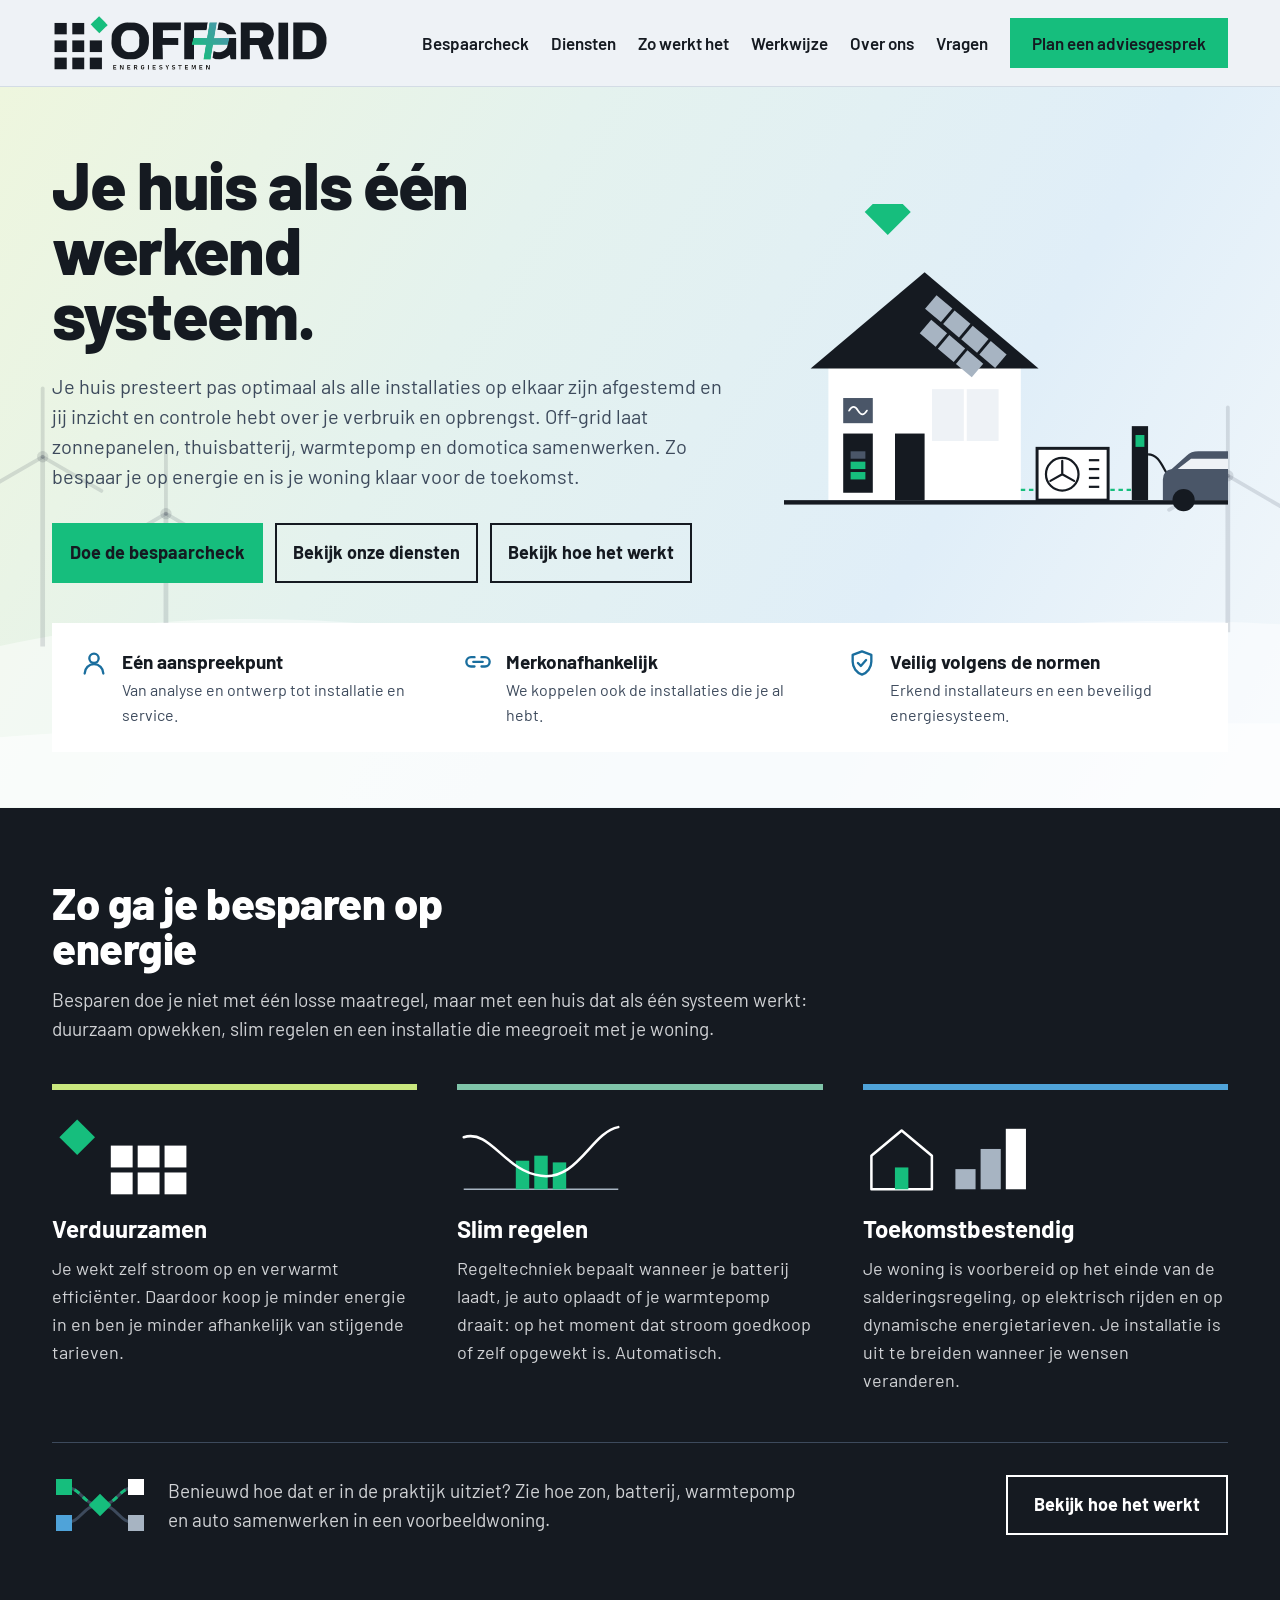
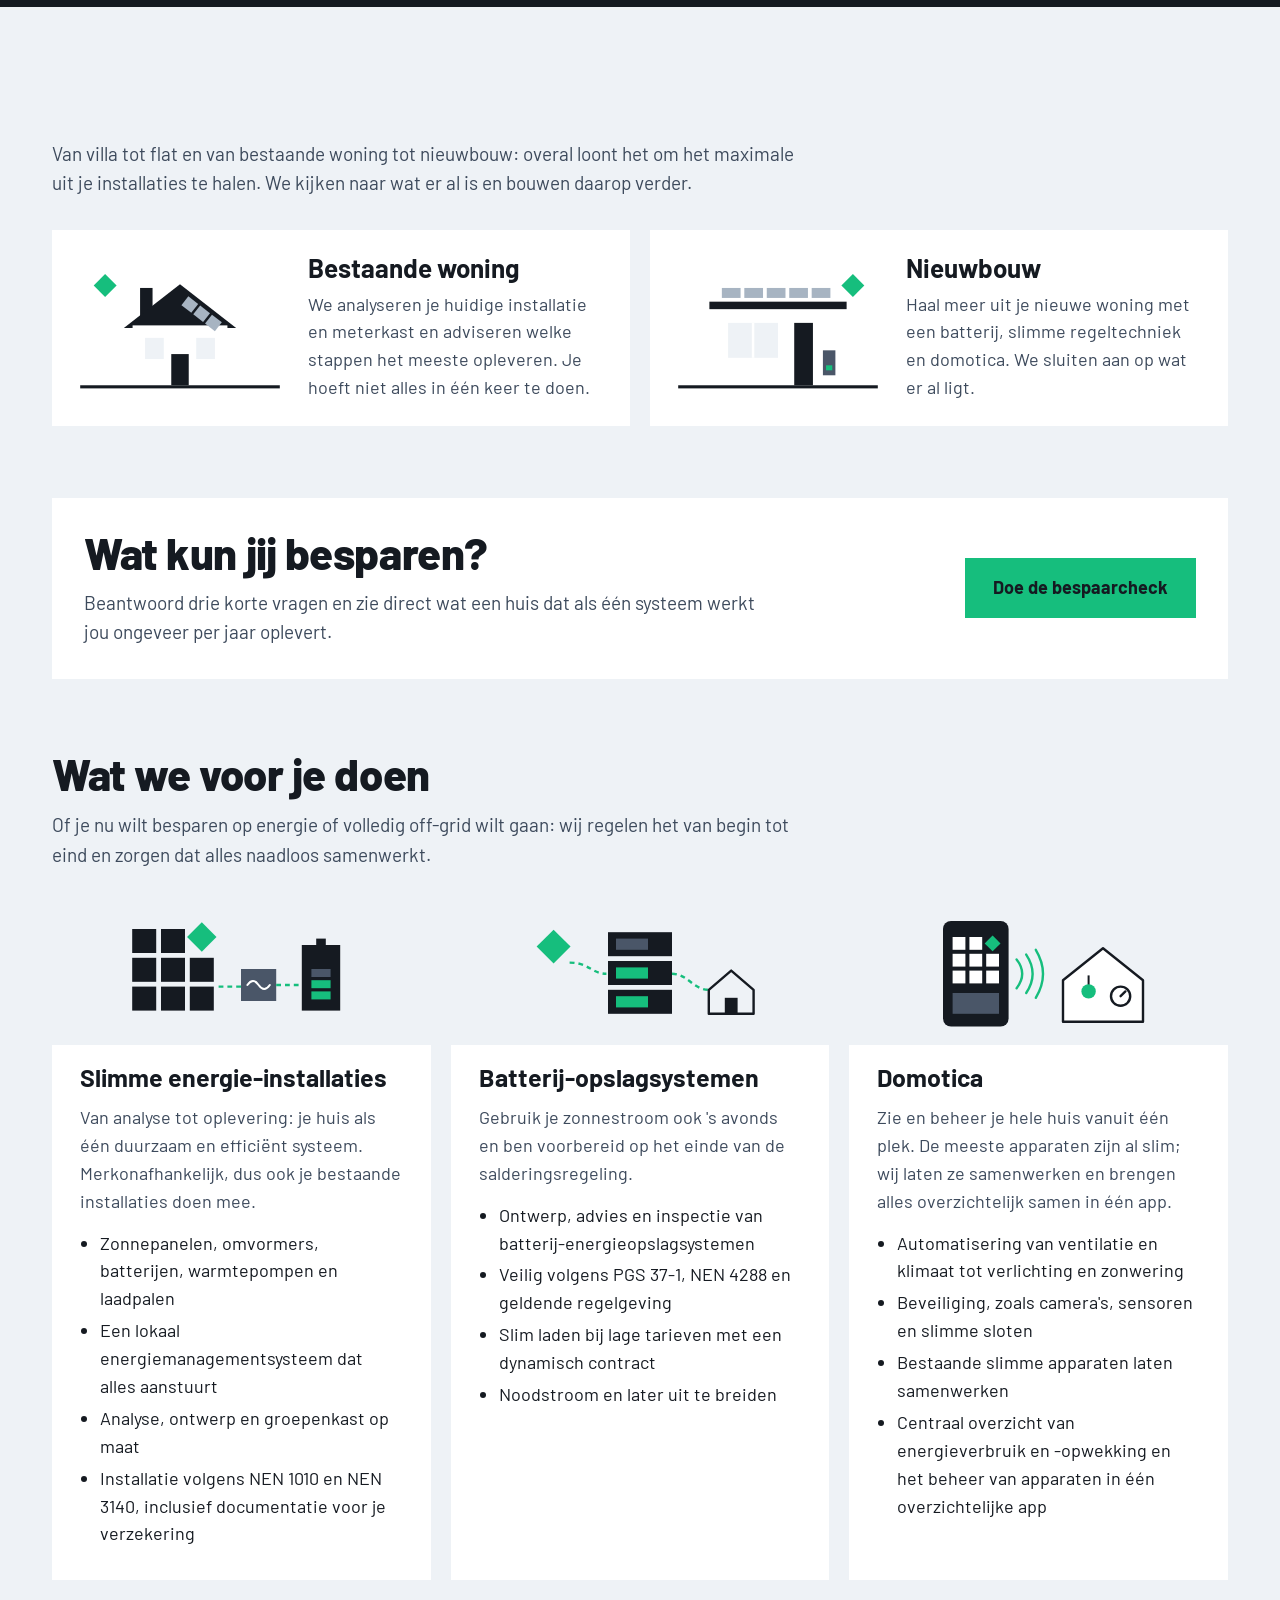
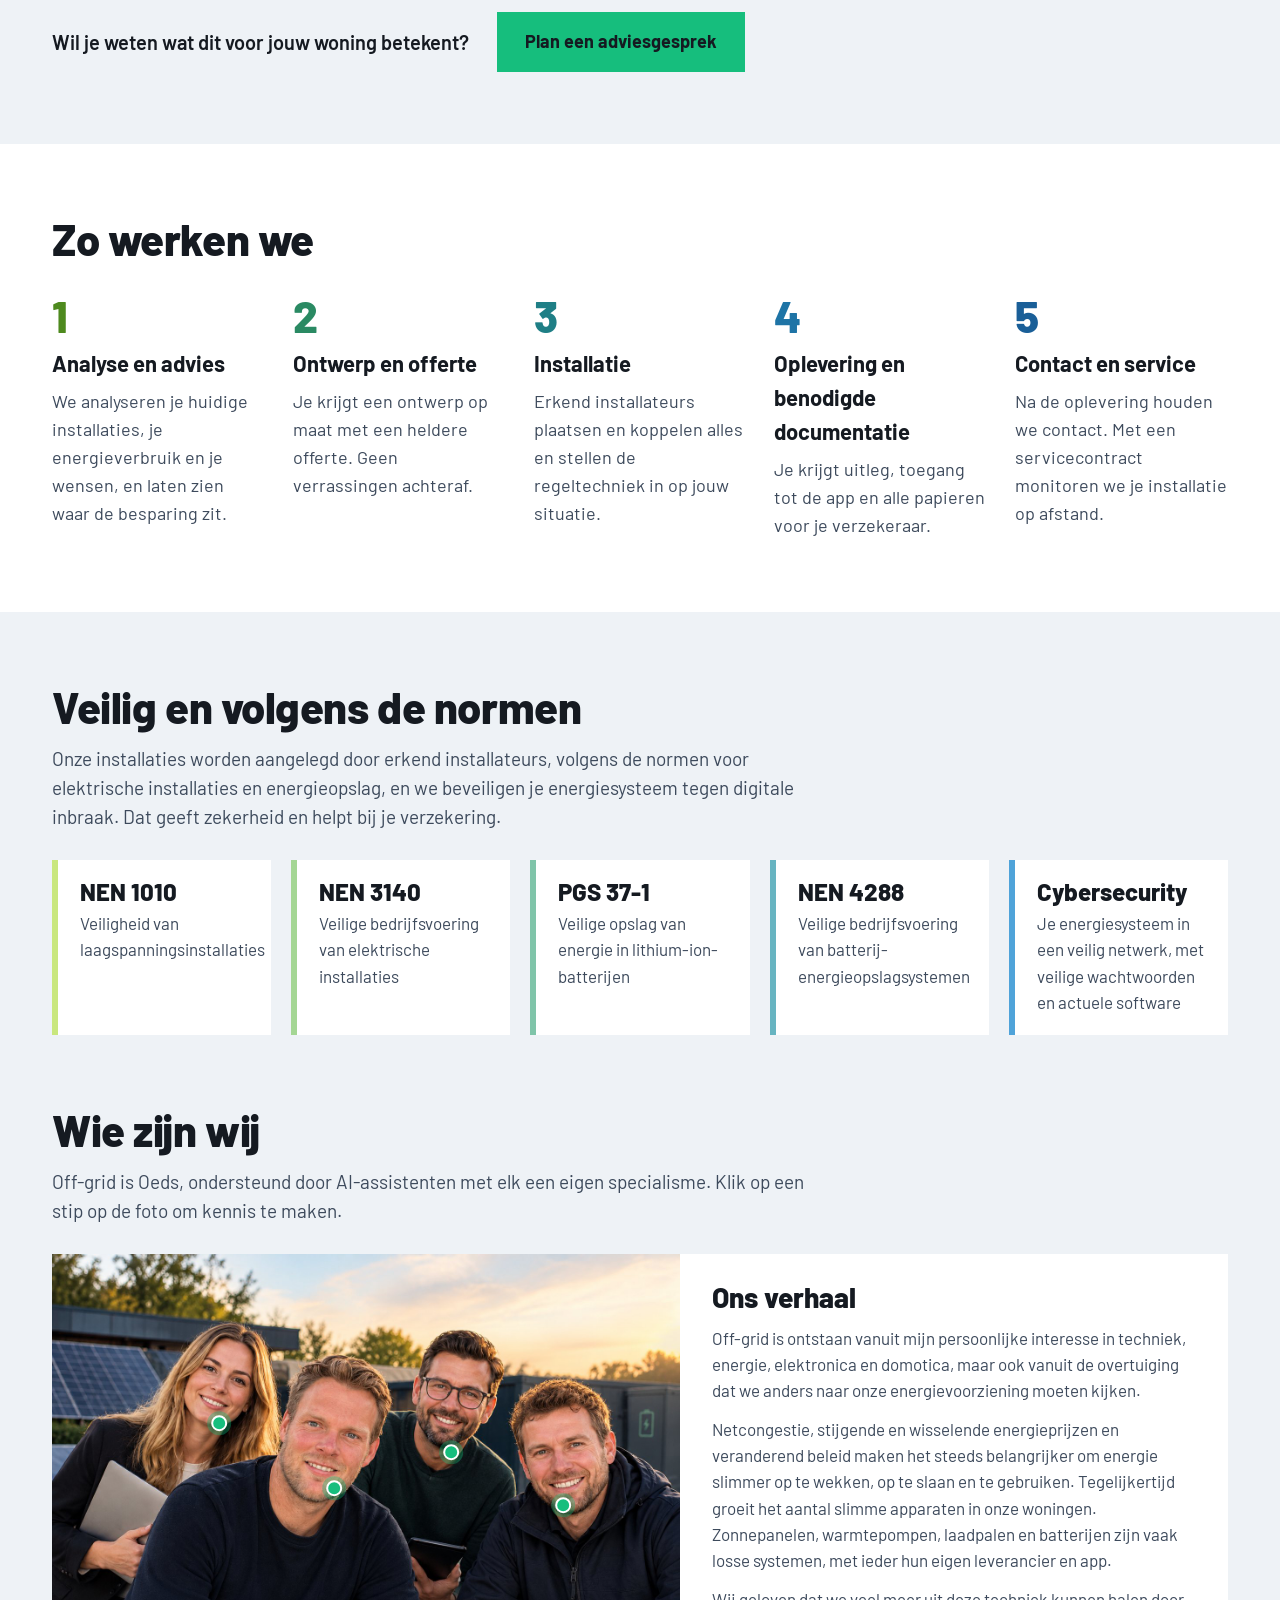
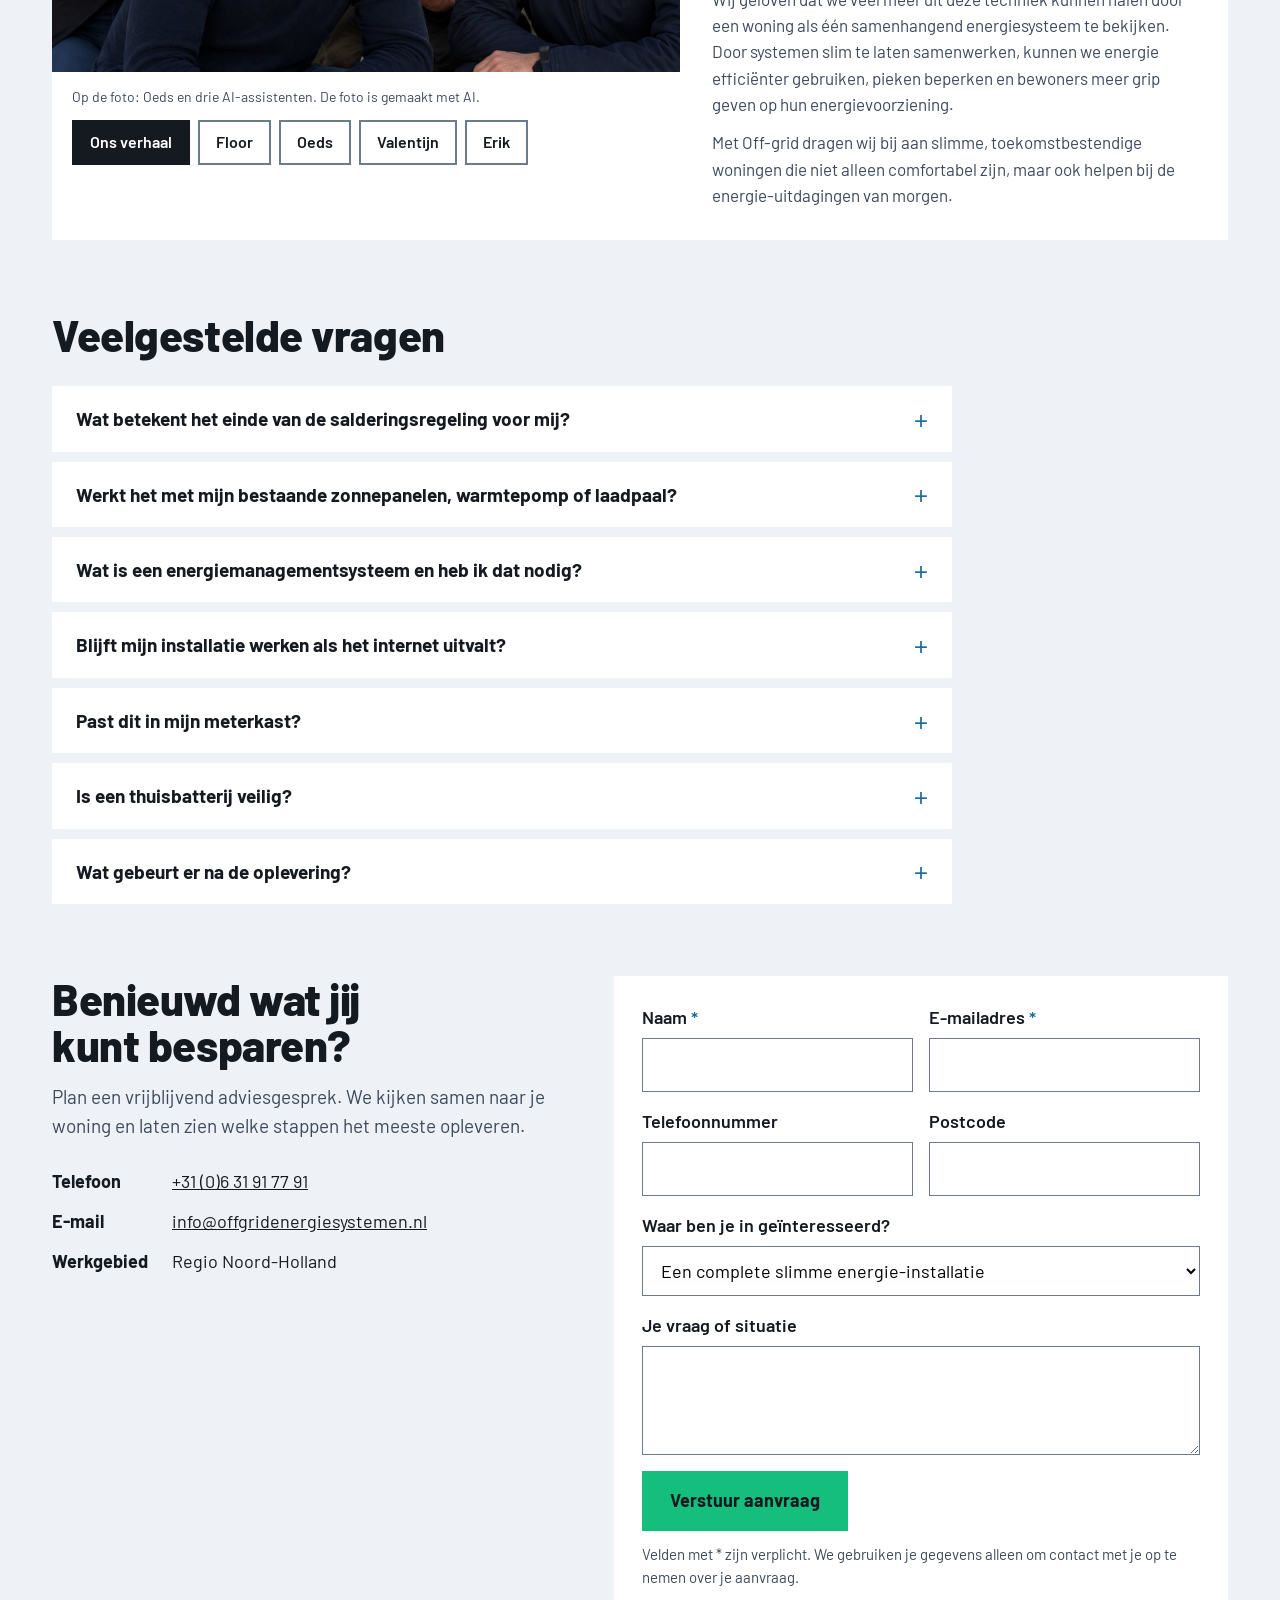
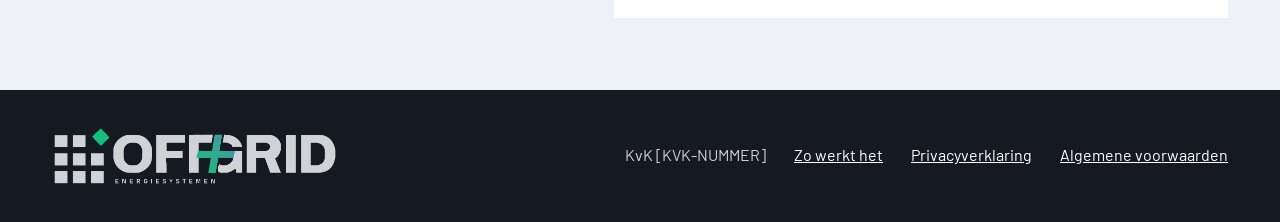
==== commit c2e51146: "Add files via upload" ====
--- a/index.html
+++ b/index.html
@@ -11,8 +11,8 @@
 <link rel="preconnect" href="https://fonts.googleapis.com">
 <link rel="preconnect" href="https://fonts.gstatic.com" crossorigin>
 <link rel="stylesheet" href="https://fonts.googleapis.com/css2?family=Barlow:wght@400;500;600;700;800&amp;display=swap">
-<link rel="stylesheet" href="assets/css/style.css?v=202610071200">
-<script src="assets/js/main.js?v=202610071200" defer></script>
+<link rel="stylesheet" href="assets/css/style.css?v=202610071230">
+<script src="assets/js/main.js?v=202610071230" defer></script>
 </head>
 <body>
 <div class="og-root" style="font-family: 'Barlow', 'DIN Alternate', 'Helvetica Neue', sans-serif; color: #151A21; background: #EEF2F6; font-size: 18px; line-height: 1.55">
@@ -404,14 +404,19 @@
 <dd style="margin: 0">Regio Noord-Holland</dd>
 </dl>
 </div>
-<form class="og-reveal" style="flex: 1 1 480px; min-width: 0; background: #FFFFFF; padding: 28px; display: grid; grid-template-columns: repeat(auto-fit, minmax(min(220px, 100%), 1fr)); gap: 16px">
+<form id="og-contact" class="og-reveal" action="https://formsubmit.co/info@offgridenergiesystemen.nl" method="POST" style="flex: 1 1 480px; min-width: 0; background: #FFFFFF; padding: 28px; display: grid; grid-template-columns: repeat(auto-fit, minmax(min(220px, 100%), 1fr)); gap: 16px">
+<input type="hidden" name="_subject" value="Nieuwe aanvraag via offgridenergiesystemen.nl">
+<input type="hidden" name="_template" value="table">
+<input type="hidden" name="_captcha" value="false">
+<input type="hidden" name="_next" value="https://www.offgridenergiesystemen.nl/#contact">
+<input type="text" name="_honey" tabindex="-1" autocomplete="off" aria-hidden="true" style="position: absolute; left: -9999px; width: 1px; height: 1px; opacity: 0">
 <div style="display: flex; flex-direction: column; gap: 6px">
-<label for="naam" style="font-weight: 600">Naam</label>
-<input id="naam" name="naam" type="text" autocomplete="name" style="font: inherit; padding: 12px 14px; border: 1px solid #6B7A8C; background: #FFFFFF; min-height: 48px; box-sizing: border-box">
+<label for="naam" style="font-weight: 600">Naam <span aria-hidden="true" style="color: #1A6E9E">*</span></label>
+<input id="naam" name="naam" required type="text" autocomplete="name" style="font: inherit; padding: 12px 14px; border: 1px solid #6B7A8C; background: #FFFFFF; min-height: 48px; box-sizing: border-box">
 </div>
 <div style="display: flex; flex-direction: column; gap: 6px">
-<label for="email" style="font-weight: 600">E-mailadres</label>
-<input id="email" name="email" type="email" autocomplete="email" style="font: inherit; padding: 12px 14px; border: 1px solid #6B7A8C; background: #FFFFFF; min-height: 48px; box-sizing: border-box">
+<label for="email" style="font-weight: 600">E-mailadres <span aria-hidden="true" style="color: #1A6E9E">*</span></label>
+<input id="email" name="email" required type="email" autocomplete="email" style="font: inherit; padding: 12px 14px; border: 1px solid #6B7A8C; background: #FFFFFF; min-height: 48px; box-sizing: border-box">
 </div>
 <div style="display: flex; flex-direction: column; gap: 6px">
 <label for="telefoon" style="font-weight: 600">Telefoonnummer</label>
@@ -435,7 +440,9 @@
 <textarea id="bericht" name="bericht" rows="3" style="font: inherit; padding: 12px 14px; border: 1px solid #6B7A8C; background: #FFFFFF; resize: vertical"></textarea>
 </div>
 <div style="grid-column: 1 / -1">
-<button class="og-btn" type="button" style="font: inherit; font-weight: 700; padding: 16px 28px; min-height: 52px; border: 0; background: #16BE7D; color: #151A21; cursor: pointer">Verstuur aanvraag</button>
+<button id="og-contact-btn" class="og-btn" type="submit" style="font: inherit; font-weight: 700; padding: 16px 28px; min-height: 52px; border: 0; background: #16BE7D; color: #151A21; cursor: pointer">Verstuur aanvraag</button>
+<p style="margin: 12px 0 0; font-size: 15px; color: #3D4A5C">Velden met * zijn verplicht. We gebruiken je gegevens alleen om contact met je op te nemen over je aanvraag.</p>
+<p id="og-contact-status" role="status" aria-live="polite" hidden style="margin: 16px 0 0; padding: 14px 16px; font-weight: 600"></p>
 </div>
 </form>
 </section>
